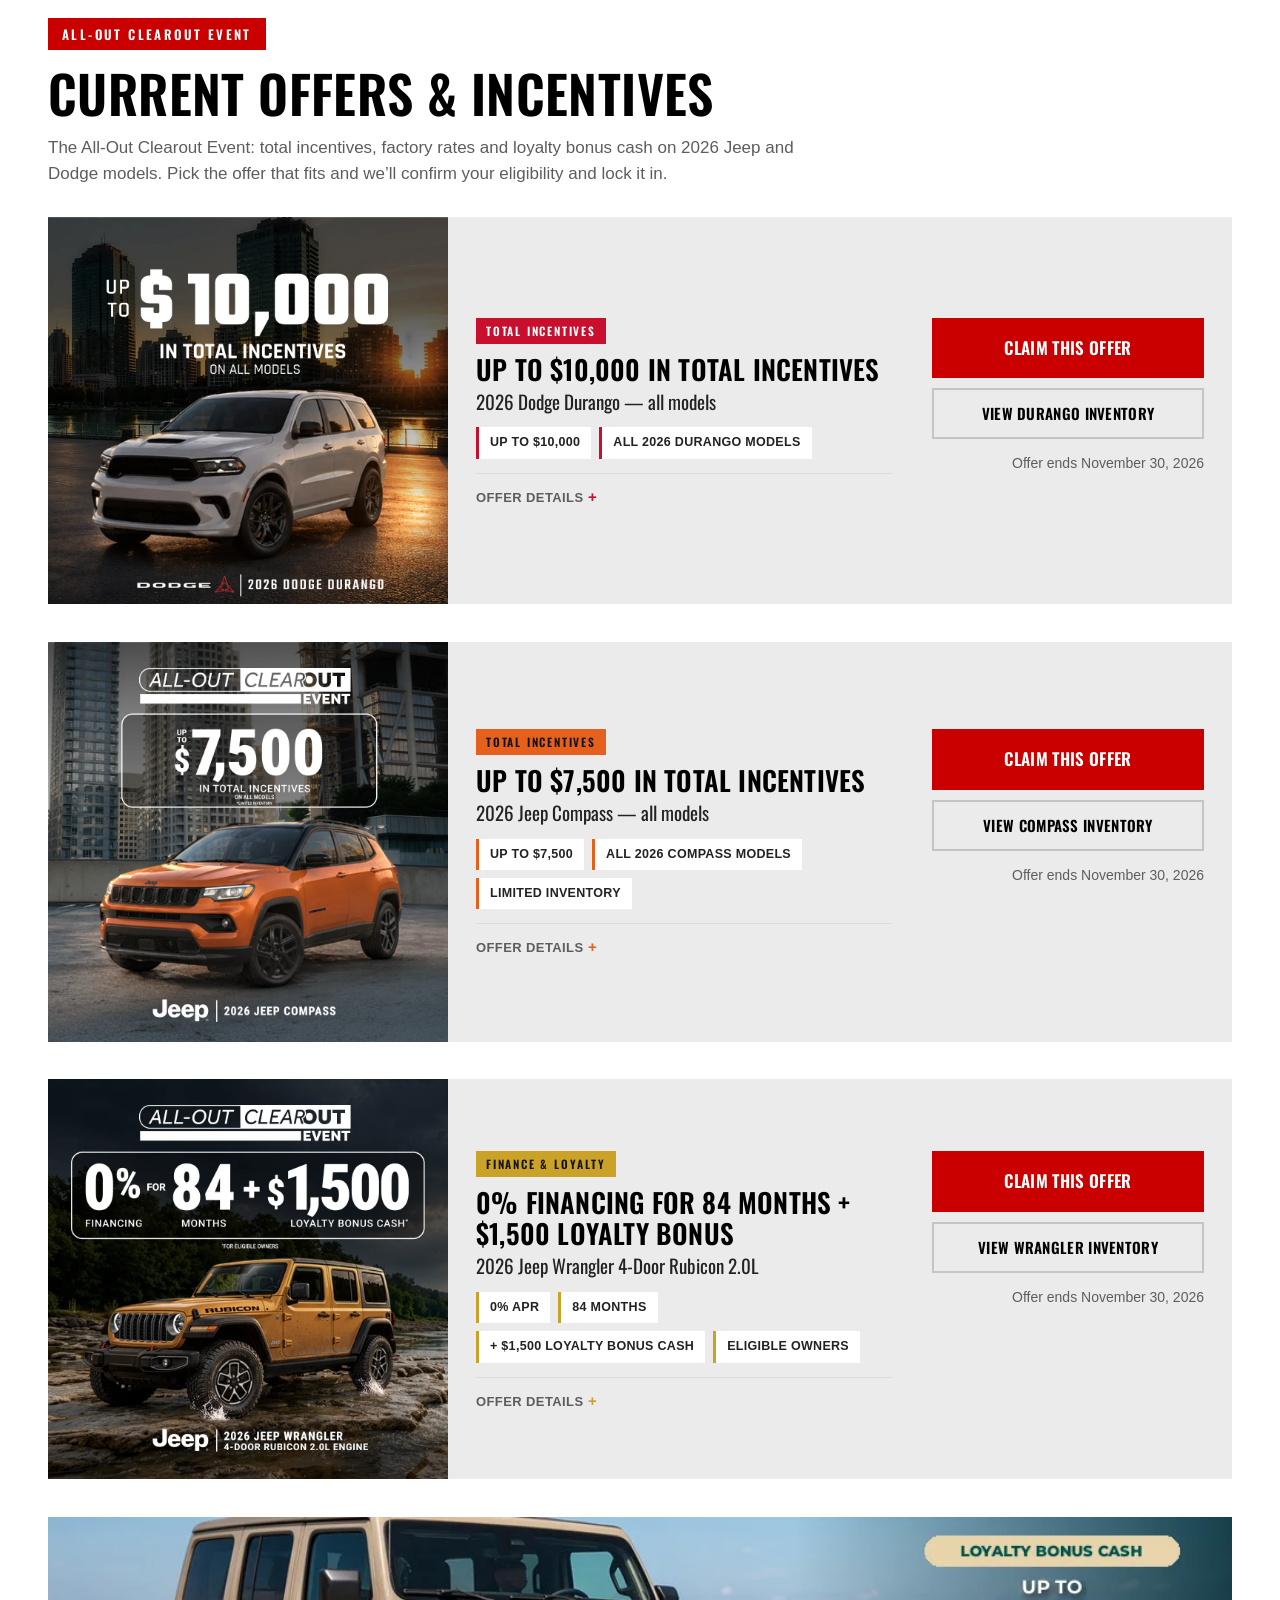
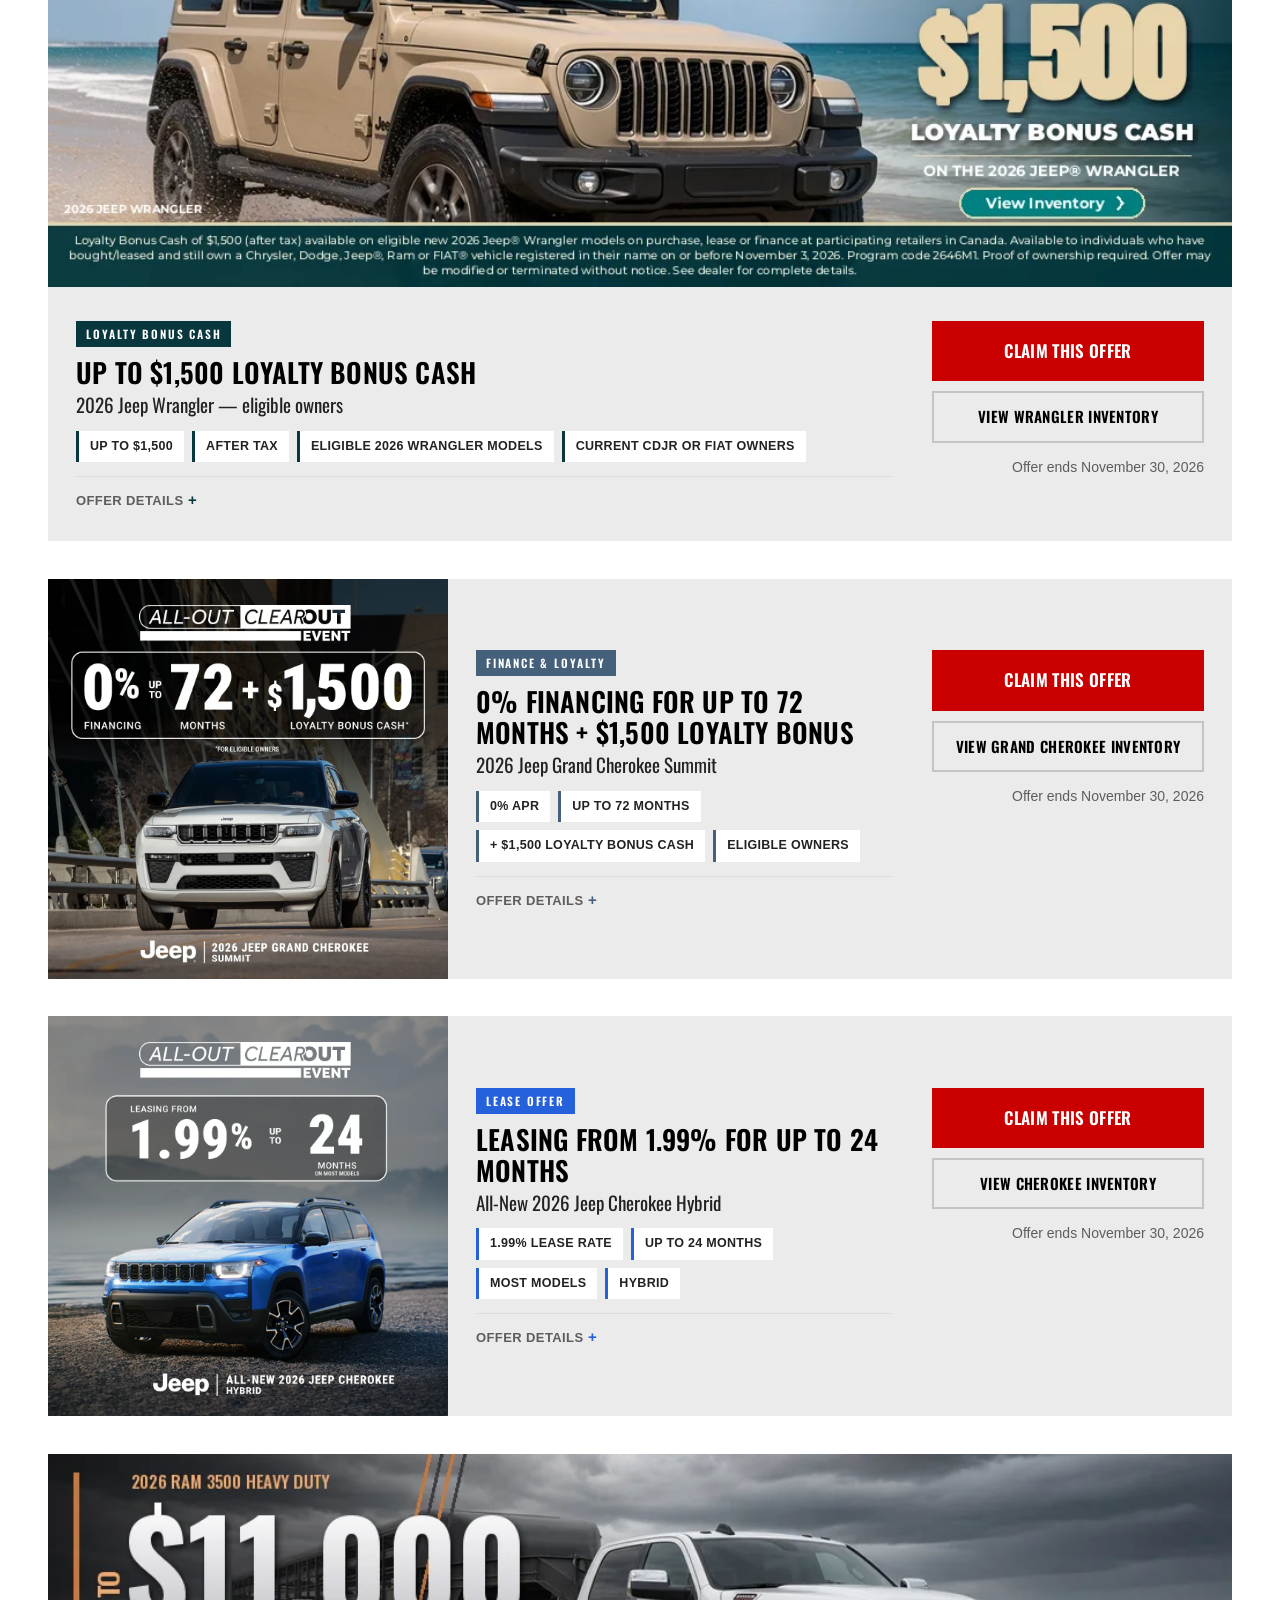
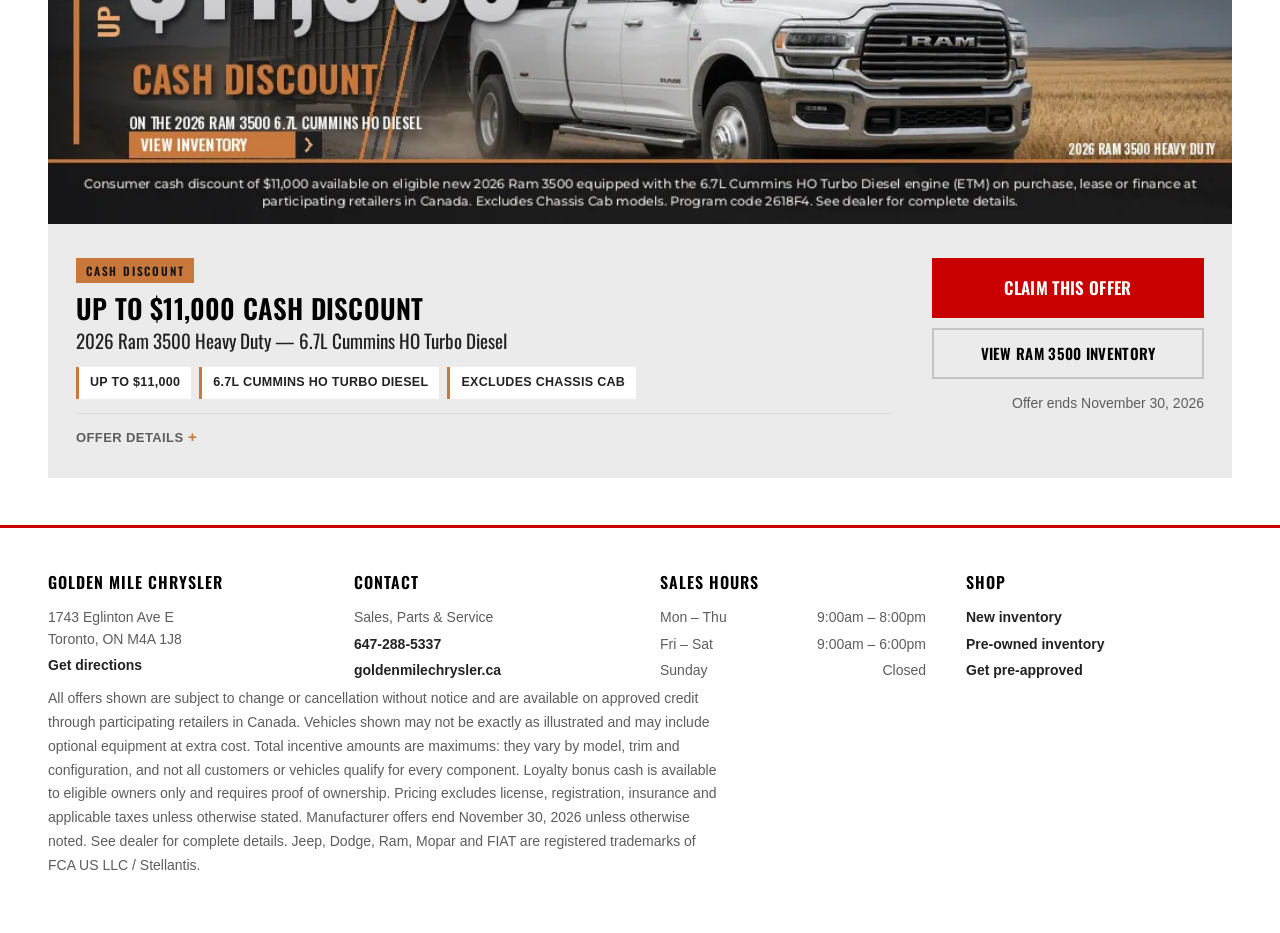
==== index.html @ aebb9b21 "Add the Wrangler loyalty and Ram 3500 Cummins offers Two more creatives, so seven cards: $1,500 loya" ====
<!doctype html>
<html lang="en">
<head>
<meta charset="utf-8">
<meta name="viewport" content="width=device-width, initial-scale=1">
<title>Current Offers &amp; Incentives | Golden Mile Chrysler Dodge Jeep Ram</title>
<meta name="description" content="Current offers at Golden Mile Chrysler Dodge Jeep Ram in Toronto. Up to $10,000 in total incentives on the 2026 Dodge Durango, up to $7,500 on the Jeep Compass, 0% financing plus $1,500 loyalty bonus cash on Wrangler and Grand Cherokee, and 1.99% leasing on the Cherokee Hybrid. Claim your offer online.">
<link rel="preconnect" href="https://fonts.googleapis.com">
<link rel="preconnect" href="https://fonts.gstatic.com" crossorigin>
<link href="https://fonts.googleapis.com/css2?family=Oswald:wght@400;500;600;700&display=swap" rel="stylesheet">
<style>
:root{
  --gm-red:#ca0000;
  --gm-red-dk:#9d0000;
  --gm-dark:#222;
  --gm-ink:#000;
  --gm-card:#ebebeb;
  --gm-line:#ddd;
  --gm-muted:#5d5d5d;
  --gm-head:Oswald,"Arial Narrow",Helvetica,Arial,sans-serif;
  --gm-body:Arial,Helvetica,sans-serif;
  --gm-gut:37.5px;
}
*,*::before,*::after{box-sizing:border-box}
html{scroll-behavior:smooth}
html,body{overscroll-behavior:none}
body{margin:0;font-family:var(--gm-body);color:var(--gm-ink);background:#fff;-webkit-font-smoothing:antialiased;line-height:1.55}
img{max-width:100%;height:auto;display:block}
a{color:inherit}
.gm-wrap{max-width:1440px;margin:0 auto;padding:0 48px}
@media (max-width:1100px){.gm-wrap{padding:0 40px}}
@media (max-width:640px){.gm-wrap{padding:0 20px}}

/* ---------- hero ---------- */
.gm-hero{background:#fff}
.gm-hero .gm-wrap{padding-top:18px;padding-bottom:30px}
.gm-hero-main{min-width:0}
.gm-kicker{display:inline-block;font-family:var(--gm-head);font-size:13px;font-weight:600;
  letter-spacing:2.4px;text-transform:uppercase;color:#fff;background:var(--gm-red);
  padding:6px 14px;margin:0 0 16px}
h1{font-family:var(--gm-head);font-weight:600;font-size:clamp(32px,4.6vw,52px);line-height:1.05;
  letter-spacing:.4px;text-transform:uppercase;margin:0 0 14px}
.gm-lede{max-width:780px;margin:0;font-size:17px;color:var(--gm-muted)}
.gm-countdown{margin:0;font-family:var(--gm-head);line-height:.95;color:var(--gm-dark)}
.gm-count-n{display:block;font-size:clamp(54px,5.4vw,82px);font-weight:600;
  letter-spacing:-.02em;color:var(--gm-red)}
.gm-count-l{display:block;margin-top:10px;font-size:19px;font-weight:500;
  line-height:1.3;text-wrap:balance;color:var(--gm-dark)}

/* ---------- offers ---------- */
.gm-offers{padding:0 0 10px}
.gm-offer{display:flex;flex-wrap:wrap;align-items:flex-start;--accent:var(--gm-red);
  background:var(--gm-card);margin-bottom:var(--gm-gut);scroll-margin-top:24px}
.gm-offer-img{flex:0 0 400px;line-height:0}
.gm-offer-img img{width:100%;height:auto}
.gm-offer-wide .gm-offer-img{flex:1 1 100%;max-width:none;margin:0}
.gm-offer-body{flex:1 1 480px;min-width:0;align-self:center;display:flex;flex-wrap:wrap;
  align-items:flex-start;gap:26px 40px;padding:34px 28px 30px}
.gm-offer-main{flex:1 1 280px;min-width:0}
.gm-eyebrow{display:inline-block;font-family:var(--gm-head);font-size:11.5px;font-weight:600;
  letter-spacing:1.8px;text-transform:uppercase;color:var(--accent-ink,#fff);background:var(--accent);
  padding:4px 10px;margin:0 0 10px}
.gm-offer h2{font-family:var(--gm-head);font-weight:600;font-size:27px;line-height:1.15;
  letter-spacing:.2px;text-transform:uppercase;margin:0 0 4px;color:#000}
.gm-offer-sub{font-family:var(--gm-head);font-size:19px;font-weight:400;line-height:1.3;
  color:var(--gm-dark);margin:0 0 14px}
.gm-facts{display:flex;flex-wrap:wrap;gap:8px;list-style:none;margin:0 0 14px;padding:0}
.gm-facts li{font-size:12.5px;font-weight:bold;letter-spacing:.3px;text-transform:uppercase;
  background:#fff;border-left:3px solid var(--accent);padding:6px 11px;color:var(--gm-dark)}
.gm-offer details{border-top:1px solid #dcdcdc;margin-top:4px}
.gm-offer summary{cursor:pointer;list-style:none;padding:11px 0 0;font-size:13px;font-weight:bold;
  letter-spacing:.4px;text-transform:uppercase;color:var(--gm-muted)}
.gm-offer summary::-webkit-details-marker{display:none}
.gm-offer summary::after{content:" +";color:var(--accent);font-size:15px}
.gm-offer details[open] summary::after{content:" \2212"}
.gm-offer summary:hover,.gm-offer summary:focus-visible{color:var(--gm-red)}
.gm-fine{font-size:11.5px;line-height:1.6;color:#6b6b6b;margin:9px 0 12px}
.gm-offer-cta{flex:0 0 272px;display:flex;flex-direction:column;gap:10px}
@media (max-width:1040px){
  .gm-offer-img{flex:1 1 100%;max-width:460px;margin:0 auto}
  .gm-offer-cta{flex:1 1 100%}
}
.gm-btn{display:inline-flex;align-items:center;justify-content:center;gap:9px;width:100%;
  font-family:var(--gm-head);font-size:17px;font-weight:600;letter-spacing:.02em;text-transform:uppercase;
  text-align:center;text-decoration:none;cursor:pointer;border:2px solid var(--gm-red);
  background:var(--gm-red);color:#fff;padding:15px 18px;
  transition:background .15s ease,border-color .15s ease,color .15s ease,transform .12s ease}
.gm-btn:hover{background:var(--gm-red-dk);border-color:var(--gm-red-dk)}
.gm-btn:active{transform:translateY(1px)}
.gm-btn-ghost{background:transparent;color:#000;border-color:#c4c4c4;font-size:15px;padding:12px 18px}
.gm-btn-ghost:hover{background:transparent;border-color:#000;color:#000}
.gm-expiry{font-size:14px;text-align:right;color:var(--gm-muted);margin:4px 0 0}

/* ---------- motion ----------
   The .gm-motion flag is set by script, so if the script never runs
   nothing is hidden. Stagger delays are set per element by that script. */
.gm-motion .gm-rise{opacity:0;transform:translateY(22px)}
.gm-motion .gm-rise.is-in{opacity:1;transform:none;
  transition:opacity .6s cubic-bezier(.22,.61,.36,1),transform .6s cubic-bezier(.22,.61,.36,1)}
@media print{
  .gm-motion .gm-rise{opacity:1 !important;transform:none !important}
}
@media (prefers-reduced-motion:reduce){
  .gm-motion .gm-rise,.gm-motion .gm-rise.is-in{opacity:1;transform:none;transition:none}
  .gm-btn:active{transform:none}
}
/* ---------- footer ---------- */
.gm-foot{background:#fff;border-top:3px solid var(--gm-red);padding:42px 0 50px}
.gm-foot-grid{display:grid;grid-template-columns:repeat(auto-fit,minmax(230px,1fr));gap:30px 40px}
.gm-foot h4{font-family:var(--gm-head);font-size:16px;font-weight:600;letter-spacing:1px;
  text-transform:uppercase;margin:0 0 12px}
.gm-foot p,.gm-foot li{font-size:14px;color:var(--gm-muted);margin:0 0 5px}
.gm-foot ul{list-style:none;margin:0;padding:0}
.gm-foot li{display:flex;justify-content:space-between;gap:18px;max-width:280px}
.gm-foot a{color:var(--gm-dark);text-decoration:none;font-weight:bold}
.gm-foot a:hover{color:var(--gm-red);text-decoration:underline}
.gm-legal{margin:56px 0 0;font-size:15px;line-height:1.7;color:#4a4a4a;max-width:86ch}
</style>
</head>
<body>

<header class="gm-hero">
  <div class="gm-wrap">
    <div class="gm-hero-main">
      <p class="gm-kicker">All-Out Clearout Event</p>
      <h1>Current Offers &amp; Incentives</h1>
      <p class="gm-lede">The All-Out Clearout Event: total incentives, factory rates and loyalty bonus cash on 2026 Jeep and Dodge models. Pick the offer that fits and we&rsquo;ll confirm your eligibility and lock it in.</p>
    </div>
  </div>
</header>

<main>
<section class="gm-offers">
  <div class="gm-wrap">
    <article class="gm-offer" id="offer-durango" style="--accent:#c8102e;--accent-ink:#ffffff">
      <div class="gm-offer-img">
        <img src="assets/offer-durango.webp" width="1080" height="1045" alt="Up to $10,000 in total incentives on all 2026 Dodge Durango models at Golden Mile Chrysler Dodge Jeep Ram.">
      </div>
      <div class="gm-offer-body">
        <div class="gm-offer-main">
          <p class="gm-eyebrow">Total Incentives</p>
          <h2>Up to $10,000 in Total Incentives</h2>
          <p class="gm-offer-sub">2026 Dodge Durango &mdash; all models</p>
          <ul class="gm-facts">
            <li>Up to $10,000</li>
            <li>All 2026 Durango models</li>
          </ul>
          <details>
            <summary>Offer details</summary>
            <p class="gm-fine">Up to $10,000 in total incentives on new and previously unregistered 2026 Dodge Durango models at participating retailers in Canada, on approved credit. The amount shown is the maximum available and combines current Manufacturer Discounts, bonus cash and any applicable program incentives (and any applicable dealer contributions), which allow the dealer to sell for less. The total varies by model, trim and configuration, and not every customer or vehicle qualifies for every component. License, registration, insurance and applicable taxes are extra and will be due at signing. Offer may be modified or terminated without notice. A deposit may be required. Dealer trade may be necessary (where applicable, but may not be available in all cases). Dealers may sell for less. See dealer for complete details.</p>
          </details>
        </div>
        <div class="gm-offer-cta">
          <a class="gm-btn" href="claim.html?offer=durango">Claim This Offer</a>
          <a class="gm-btn gm-btn-ghost" href="https://www.goldenmilechrysler.ca/new/Dodge/Durango" target="_blank" rel="noopener">View Durango Inventory</a>
          <p class="gm-expiry">Offer ends November 30, 2026</p>
        </div>
      </div>
    </article>

    <article class="gm-offer" id="offer-compass" style="--accent:#e4601c;--accent-ink:#141414">
      <div class="gm-offer-img">
        <img src="assets/offer-compass.webp" width="1080" height="1080" loading="lazy" alt="All-Out Clearout Event: up to $7,500 in total incentives on all 2026 Jeep Compass models. Limited inventory.">
      </div>
      <div class="gm-offer-body">
        <div class="gm-offer-main">
          <p class="gm-eyebrow">Total Incentives</p>
          <h2>Up to $7,500 in Total Incentives</h2>
          <p class="gm-offer-sub">2026 Jeep Compass &mdash; all models</p>
          <ul class="gm-facts">
            <li>Up to $7,500</li>
            <li>All 2026 Compass models</li>
            <li>Limited inventory</li>
          </ul>
          <details>
            <summary>Offer details</summary>
            <p class="gm-fine">Up to $7,500 in total incentives on new and previously unregistered 2026 Jeep Compass models at participating retailers in Canada, on approved credit. The amount shown is the maximum available and combines current Manufacturer Discounts, bonus cash and any applicable program incentives (and any applicable dealer contributions), which allow the dealer to sell for less. The total varies by model, trim and configuration, and not every customer or vehicle qualifies for every component. License, registration, insurance and applicable taxes are extra and will be due at signing. Offer may be modified or terminated without notice. A deposit may be required. Dealer trade may be necessary (where applicable, but may not be available in all cases). Dealers may sell for less. See dealer for complete details. Limited inventory &mdash; offer applies while quantities last.</p>
          </details>
        </div>
        <div class="gm-offer-cta">
          <a class="gm-btn" href="claim.html?offer=compass">Claim This Offer</a>
          <a class="gm-btn gm-btn-ghost" href="https://www.goldenmilechrysler.ca/new/Jeep/Compass" target="_blank" rel="noopener">View Compass Inventory</a>
          <p class="gm-expiry">Offer ends November 30, 2026</p>
        </div>
      </div>
    </article>

    <article class="gm-offer" id="offer-wrangler" style="--accent:#c9a227;--accent-ink:#141414">
      <div class="gm-offer-img">
        <img src="assets/offer-wrangler-rubicon.webp" width="1080" height="1080" loading="lazy" alt="All-Out Clearout Event: 0% financing for 84 months plus $1,500 loyalty bonus cash on the 2026 Jeep Wrangler 4-Door Rubicon 2.0L.">
      </div>
      <div class="gm-offer-body">
        <div class="gm-offer-main">
          <p class="gm-eyebrow">Finance &amp; Loyalty</p>
          <h2>0% Financing for 84 Months + $1,500 Loyalty Bonus</h2>
          <p class="gm-offer-sub">2026 Jeep Wrangler 4-Door Rubicon 2.0L</p>
          <ul class="gm-facts">
            <li>0% APR</li>
            <li>84 months</li>
            <li>+ $1,500 loyalty bonus cash</li>
            <li>Eligible owners</li>
          </ul>
          <details>
            <summary>Offer details</summary>
            <p class="gm-fine">Financing from 0% for up to 84 months on new and previously unregistered 2026 Jeep Wrangler 4-Door Rubicon models, at participating retailers in Canada until November 30, 2026, on approved credit. The price represents the Manufacturer’s Suggested Retail Price ("MSRP"), freight, federal A/C surcharge, applicable green levies, Luxury Tax surcharges (if applicable), Lien registration fee (up to $219, including registering agent fee, where applicable) and all other fees, levies, and duties (all of which may vary by region and retailer), minus current Manufacturer Discounts (and any applicable dealer contributions), which allow the dealer to sell for less. License, registration, insurance, specific duty on new tires (up to $15, in Quebec only), and applicable taxes are extra and will be due at signing. Offer may be modified or terminated without notice. A deposit may be required. Dealer trade may be necessary (where applicable, but may not be available in all cases). Dealers may sell for less. See dealer for complete details. All other Trims/Models are excluded. Ends November 30, 2026.</p>
            <p class="gm-fine">$1,500 Loyalty Bonus Cash is available to eligible owners only: you must have a Chrysler, Dodge, Jeep, Ram or FIAT&reg; vehicle registered in your name. The loyalty bonus can be combined with the finance rate shown. Proof of ownership is required at time of purchase. Offer cannot be combined with certain other pricing programs. See dealer for complete details.</p>
          </details>
        </div>
        <div class="gm-offer-cta">
          <a class="gm-btn" href="claim.html?offer=wrangler">Claim This Offer</a>
          <a class="gm-btn gm-btn-ghost" href="https://www.goldenmilechrysler.ca/new/Jeep/Wrangler" target="_blank" rel="noopener">View Wrangler Inventory</a>
          <p class="gm-expiry">Offer ends November 30, 2026</p>
        </div>
      </div>
    </article>

    <article class="gm-offer gm-offer-wide" id="offer-wrangler-loyalty" style="--accent:#08383e;--accent-ink:#ffffff">
      <div class="gm-offer-img">
        <img src="assets/offer-wrangler-loyalty.webp" width="1024" height="320" loading="lazy" alt="Up to $1,500 loyalty bonus cash on the 2026 Jeep Wrangler at Golden Mile Chrysler Dodge Jeep Ram.">
      </div>
      <div class="gm-offer-body">
        <div class="gm-offer-main">
          <p class="gm-eyebrow">Loyalty Bonus Cash</p>
          <h2>Up to $1,500 Loyalty Bonus Cash</h2>
          <p class="gm-offer-sub">2026 Jeep Wrangler &mdash; eligible owners</p>
          <ul class="gm-facts">
            <li>Up to $1,500</li>
            <li>After tax</li>
            <li>Eligible 2026 Wrangler models</li>
            <li>Current CDJR or FIAT owners</li>
          </ul>
          <details>
            <summary>Offer details</summary>
            <p class="gm-fine">Loyalty Bonus Cash of $1,500 (after tax) available on eligible new 2026 Jeep&reg; Wrangler models on purchase, lease or finance at participating retailers in Canada. Available to individuals who have bought/leased and still own a Chrysler, Dodge, Jeep&reg;, Ram or FIAT&reg; vehicle registered in their name on or before November 3, 2026. Program code 2646M1. Proof of ownership required. Offer may be modified or terminated without notice. See dealer for complete details.</p>
          </details>
        </div>
        <div class="gm-offer-cta">
          <a class="gm-btn" href="claim.html?offer=wrangler-loyalty">Claim This Offer</a>
          <a class="gm-btn gm-btn-ghost" href="https://www.goldenmilechrysler.ca/new/Jeep/Wrangler" target="_blank" rel="noopener">View Wrangler Inventory</a>
          <p class="gm-expiry">Offer ends November 30, 2026</p>
        </div>
      </div>
    </article>

    <article class="gm-offer" id="offer-grand-cherokee" style="--accent:#44607a;--accent-ink:#ffffff">
      <div class="gm-offer-img">
        <img src="assets/offer-grand-cherokee.webp" width="1080" height="1080" loading="lazy" alt="All-Out Clearout Event: 0% financing for up to 72 months plus $1,500 loyalty bonus cash on the 2026 Jeep Grand Cherokee Summit.">
      </div>
      <div class="gm-offer-body">
        <div class="gm-offer-main">
          <p class="gm-eyebrow">Finance &amp; Loyalty</p>
          <h2>0% Financing for up to 72 Months + $1,500 Loyalty Bonus</h2>
          <p class="gm-offer-sub">2026 Jeep Grand Cherokee Summit</p>
          <ul class="gm-facts">
            <li>0% APR</li>
            <li>Up to 72 months</li>
            <li>+ $1,500 loyalty bonus cash</li>
            <li>Eligible owners</li>
          </ul>
          <details>
            <summary>Offer details</summary>
            <p class="gm-fine">Financing from 0% for up to 72 months on new and previously unregistered 2026 Jeep Grand Cherokee models, at participating retailers in Canada until November 30, 2026, on approved credit. The price represents the Manufacturer’s Suggested Retail Price ("MSRP"), freight, federal A/C surcharge, applicable green levies, Luxury Tax surcharges (if applicable), Lien registration fee (up to $219, including registering agent fee, where applicable) and all other fees, levies, and duties (all of which may vary by region and retailer), minus current Manufacturer Discounts (and any applicable dealer contributions), which allow the dealer to sell for less. License, registration, insurance, specific duty on new tires (up to $15, in Quebec only), and applicable taxes are extra and will be due at signing. Offer may be modified or terminated without notice. A deposit may be required. Dealer trade may be necessary (where applicable, but may not be available in all cases). Dealers may sell for less. See dealer for complete details. Ends November 30, 2026.</p>
            <p class="gm-fine">$1,500 Loyalty Bonus Cash is available to eligible owners only: you must have a Chrysler, Dodge, Jeep, Ram or FIAT&reg; vehicle registered in your name. The loyalty bonus can be combined with the finance rate shown. Proof of ownership is required at time of purchase. Offer cannot be combined with certain other pricing programs. See dealer for complete details.</p>
          </details>
        </div>
        <div class="gm-offer-cta">
          <a class="gm-btn" href="claim.html?offer=grand-cherokee">Claim This Offer</a>
          <a class="gm-btn gm-btn-ghost" href="https://www.goldenmilechrysler.ca/new/Jeep/Grand-Cherokee" target="_blank" rel="noopener">View Grand Cherokee Inventory</a>
          <p class="gm-expiry">Offer ends November 30, 2026</p>
        </div>
      </div>
    </article>

    <article class="gm-offer" id="offer-cherokee" style="--accent:#2461db;--accent-ink:#ffffff">
      <div class="gm-offer-img">
        <img src="assets/offer-cherokee-hybrid.webp" width="1080" height="1080" loading="lazy" alt="All-Out Clearout Event: lease most all-new 2026 Jeep Cherokee Hybrid models from 1.99% for up to 24 months.">
      </div>
      <div class="gm-offer-body">
        <div class="gm-offer-main">
          <p class="gm-eyebrow">Lease Offer</p>
          <h2>Leasing from 1.99% for up to 24 Months</h2>
          <p class="gm-offer-sub">All-New 2026 Jeep Cherokee Hybrid</p>
          <ul class="gm-facts">
            <li>1.99% lease rate</li>
            <li>Up to 24 months</li>
            <li>Most models</li>
            <li>Hybrid</li>
          </ul>
          <details>
            <summary>Offer details</summary>
            <p class="gm-fine">Limited time lease offer provided through SCI Lease Corp on most new and previously unregistered 2026 Jeep Cherokee models (except (KMJL74) (8.99%)), at participating retailers in Canada until November 30, 2026, on approved credit. Example: 2026 Jeep Cherokee Overland with a RETAIL VALUE OF $57,020, leased at 1.99% for up to 24 months with $0 down payment, equals 24 monthly payments of $1,063. $0 down payment, $1,063 security deposit and first monthly payment due at lease inception. Total obligation is $25,528. Kilometre allowance 16,000/year. Cost of $0.16 per excess kilometre plus applicable taxes at lease termination. The Lease price represents the Manufacturer’s Suggested Retail Price ("MSRP"), freight, federal A/C surcharge, applicable green levies, Luxury Tax surcharges (if applicable), Lien registration fee (up to $130, including registering agent fee, where applicable), and all other fees, levies, and duties (all of which may vary by region and retailer), minus current Manufacturer Discounts (and any applicable dealer contributions), which allow the dealer to sell for less. License, registration, insurance, specific duty on new tires (up to $15, in Quebec only), and applicable taxes are extra and will be due at signing. Offer may be modified or terminated without notice. A deposit may be required. Dealer trade may be necessary (where applicable), but may not be available in all cases. Dealers may sell or lease for less. See your retailer for complete details. Ends November 30, 2026.</p>
          </details>
        </div>
        <div class="gm-offer-cta">
          <a class="gm-btn" href="claim.html?offer=cherokee">Claim This Offer</a>
          <a class="gm-btn gm-btn-ghost" href="https://www.goldenmilechrysler.ca/new/Jeep/Cherokee" target="_blank" rel="noopener">View Cherokee Inventory</a>
          <p class="gm-expiry">Offer ends November 30, 2026</p>
        </div>
      </div>
    </article>

    <article class="gm-offer gm-offer-wide" id="offer-ram-3500" style="--accent:#c9783c;--accent-ink:#141414">
      <div class="gm-offer-img">
        <img src="assets/offer-ram-3500.webp" width="1024" height="320" loading="lazy" alt="Up to $11,000 cash discount on the 2026 Ram 3500 Heavy Duty with the 6.7L Cummins HO Turbo Diesel at Golden Mile Chrysler Dodge Jeep Ram.">
      </div>
      <div class="gm-offer-body">
        <div class="gm-offer-main">
          <p class="gm-eyebrow">Cash Discount</p>
          <h2>Up to $11,000 Cash Discount</h2>
          <p class="gm-offer-sub">2026 Ram 3500 Heavy Duty &mdash; 6.7L Cummins HO Turbo Diesel</p>
          <ul class="gm-facts">
            <li>Up to $11,000</li>
            <li>6.7L Cummins HO Turbo Diesel</li>
            <li>Excludes Chassis Cab</li>
          </ul>
          <details>
            <summary>Offer details</summary>
            <p class="gm-fine">Consumer cash discount of $11,000 available on eligible new 2026 Ram 3500 equipped with the 6.7L Cummins HO Turbo Diesel engine (ETM) on purchase, lease or finance at participating retailers in Canada. Excludes Chassis Cab models. Program code 2618F4. See dealer for complete details.</p>
          </details>
        </div>
        <div class="gm-offer-cta">
          <a class="gm-btn" href="claim.html?offer=ram-3500">Claim This Offer</a>
          <a class="gm-btn gm-btn-ghost" href="https://www.goldenmilechrysler.ca/new/Ram/3500" target="_blank" rel="noopener">View Ram 3500 Inventory</a>
          <p class="gm-expiry">Offer ends November 30, 2026</p>
        </div>
      </div>
    </article>

  </div>
</section>

</main>

<footer class="gm-foot">
  <div class="gm-wrap">
    <div class="gm-foot-grid">
      <div>
        <h4>Golden Mile Chrysler</h4>
        <p>1743 Eglinton Ave E<br>Toronto, ON M4A 1J8</p>
        <p><a href="https://maps.google.com/?q=1743+Eglinton+Ave+E,+Toronto,+ON+M4A+1J8" target="_blank" rel="noopener">Get directions</a></p>
      </div>
      <div>
        <h4>Contact</h4>
        <p>Sales, Parts &amp; Service</p>
        <p><a href="tel:+16472885337">647-288-5337</a></p>
        <p><a href="https://www.goldenmilechrysler.ca" target="_blank" rel="noopener">goldenmilechrysler.ca</a></p>
      </div>
      <div>
        <h4>Sales Hours</h4>
        <ul>
          <li><span>Mon &ndash; Thu</span><span>9:00am &ndash; 8:00pm</span></li>
          <li><span>Fri &ndash; Sat</span><span>9:00am &ndash; 6:00pm</span></li>
          <li><span>Sunday</span><span>Closed</span></li>
        </ul>
      </div>
      <div>
        <h4>Shop</h4>
        <p><a href="https://www.goldenmilechrysler.ca/new" target="_blank" rel="noopener">New inventory</a></p>
        <p><a href="https://www.goldenmilechrysler.ca/used" target="_blank" rel="noopener">Pre-owned inventory</a></p>
        <p><a href="https://www.goldenmilechrysler.ca/finance" target="_blank" rel="noopener">Get pre-approved</a></p>
      </div>
    </div>
    <p class="gm-legal">All offers shown are subject to change or cancellation without notice and are available on approved credit through participating retailers in Canada. Vehicles shown may not be exactly as illustrated and may include optional equipment at extra cost. Total incentive amounts are maximums: they vary by model, trim and configuration, and not all customers or vehicles qualify for every component. Loyalty bonus cash is available to eligible owners only and requires proof of ownership. Pricing excludes license, registration, insurance and applicable taxes unless otherwise stated. Manufacturer offers end November 30, 2026 unless otherwise noted. See dealer for complete details. Jeep, Dodge, Ram, Mopar and FIAT are registered trademarks of FCA US LLC / Stellantis.</p>
  </div>
</footer>

<script>
(function () {
  'use strict';

  /* Days left in the clearout, under the intro. The form that used to live
     on this page is now claim.html, which the offer buttons link to. */
  var countdown = document.getElementById('gm-countdown');
  if (!countdown) { return; }

  var endsAt = new Date('2026-11-30T23:59:59-05:00');
  var daysLeft = Math.ceil((endsAt - new Date()) / 86400000);
  if (daysLeft > 0) {
    countdown.innerHTML = '<span class="gm-count-n">' + daysLeft + '</span>' +
      '<span class="gm-count-l">' + (daysLeft === 1 ? 'day' : 'days') +
      ' left in the All-Out Clearout</span>';
  }

  /* ---------- motion ----------
     Nothing is hidden until the flag is set, so a failed script leaves a
     complete page. Parts of each section rise in on their own short delay;
     the observer disconnects once everything has appeared. */
  var motionRoot = document.documentElement;
  if (motionRoot && 'IntersectionObserver' in window &&
      motionRoot.querySelector('.gm-offer')) {
    motionRoot.classList.add('gm-motion');

    var groups = [];
    var intro = motionRoot.querySelector('.gm-intro, .gm-hero');
    if (intro) {
      groups.push(intro.querySelectorAll('h1, .gm-lede, .gm-countdown'));
    }
    Array.prototype.forEach.call(motionRoot.querySelectorAll('.gm-offer'), function (card) {
      groups.push([
        card.querySelector('.gm-offer-img'),
        card.querySelector('.gm-offer-main'),
        card.querySelector('.gm-offer-cta')
      ]);
    });

    var watched = [];
    groups.forEach(function (group) {
      var step = 0;
      Array.prototype.forEach.call(group, function (el) {
        if (!el) { return; }
        el.classList.add('gm-rise');
        el.style.transitionDelay = (step * 0.09).toFixed(2) + 's';
        watched.push(el);
        step++;
      });
    });

    var seen = 0;
    var io = new IntersectionObserver(function (entries) {
      entries.forEach(function (entry) {
        if (!entry.isIntersecting) { return; }
        entry.target.classList.add('is-in');
        io.unobserve(entry.target);
        if (++seen >= watched.length) { io.disconnect(); }
      });
    }, { rootMargin: '0px', threshold: 0.01 });

    watched.forEach(function (el) { io.observe(el); });

    /* Safety net: reveal whatever is on screen now and on every scroll,
       so nothing is left invisible if the observer never fires for it
       (a short page can leave its last elements untriggered). */
    function sweep() {
      var pending = 0;
      watched.forEach(function (el) {
        if (el.classList.contains('is-in')) { return; }
        if (el.getBoundingClientRect().top < window.innerHeight) { el.classList.add('is-in'); }
        else { pending++; }
      });
      if (!pending) { window.removeEventListener('scroll', sweep); }
    }
    requestAnimationFrame(sweep);
    window.addEventListener('scroll', sweep, { passive: true });
  }
}());
</script>
</body>
</html>
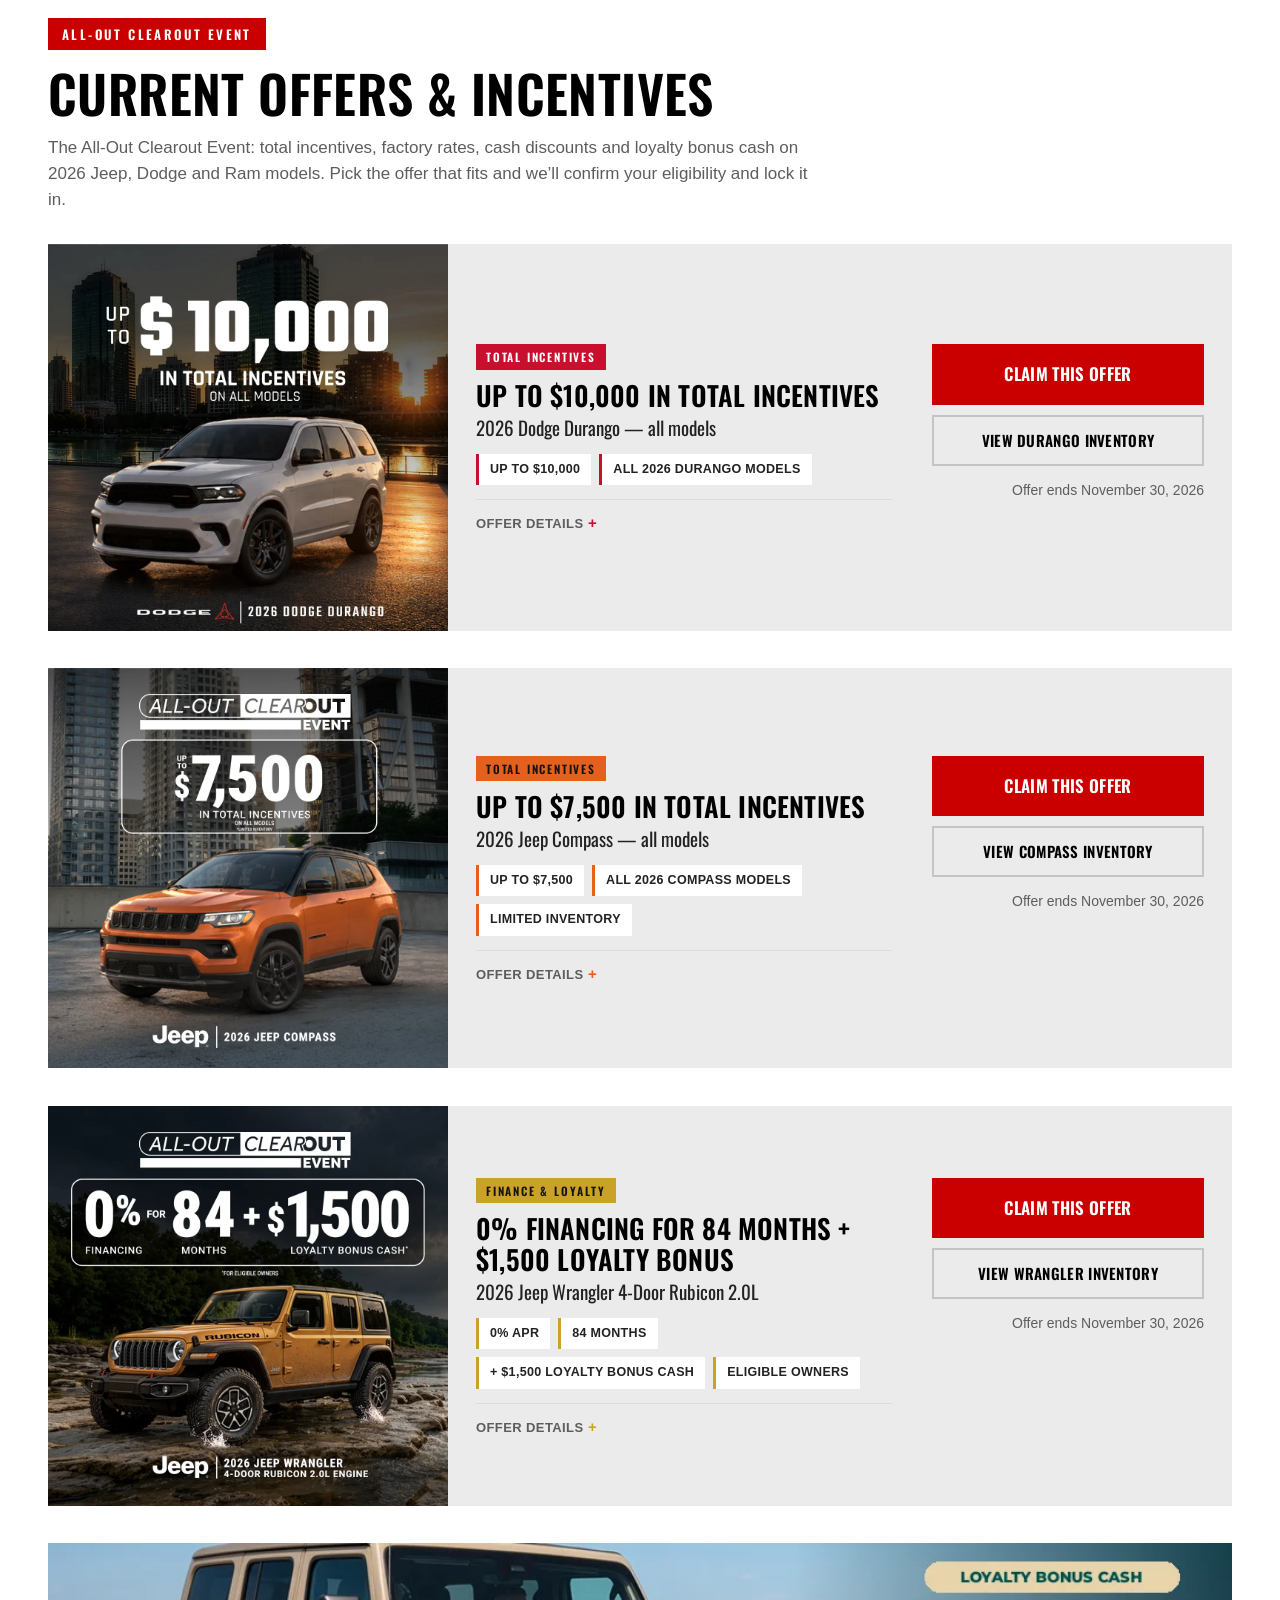
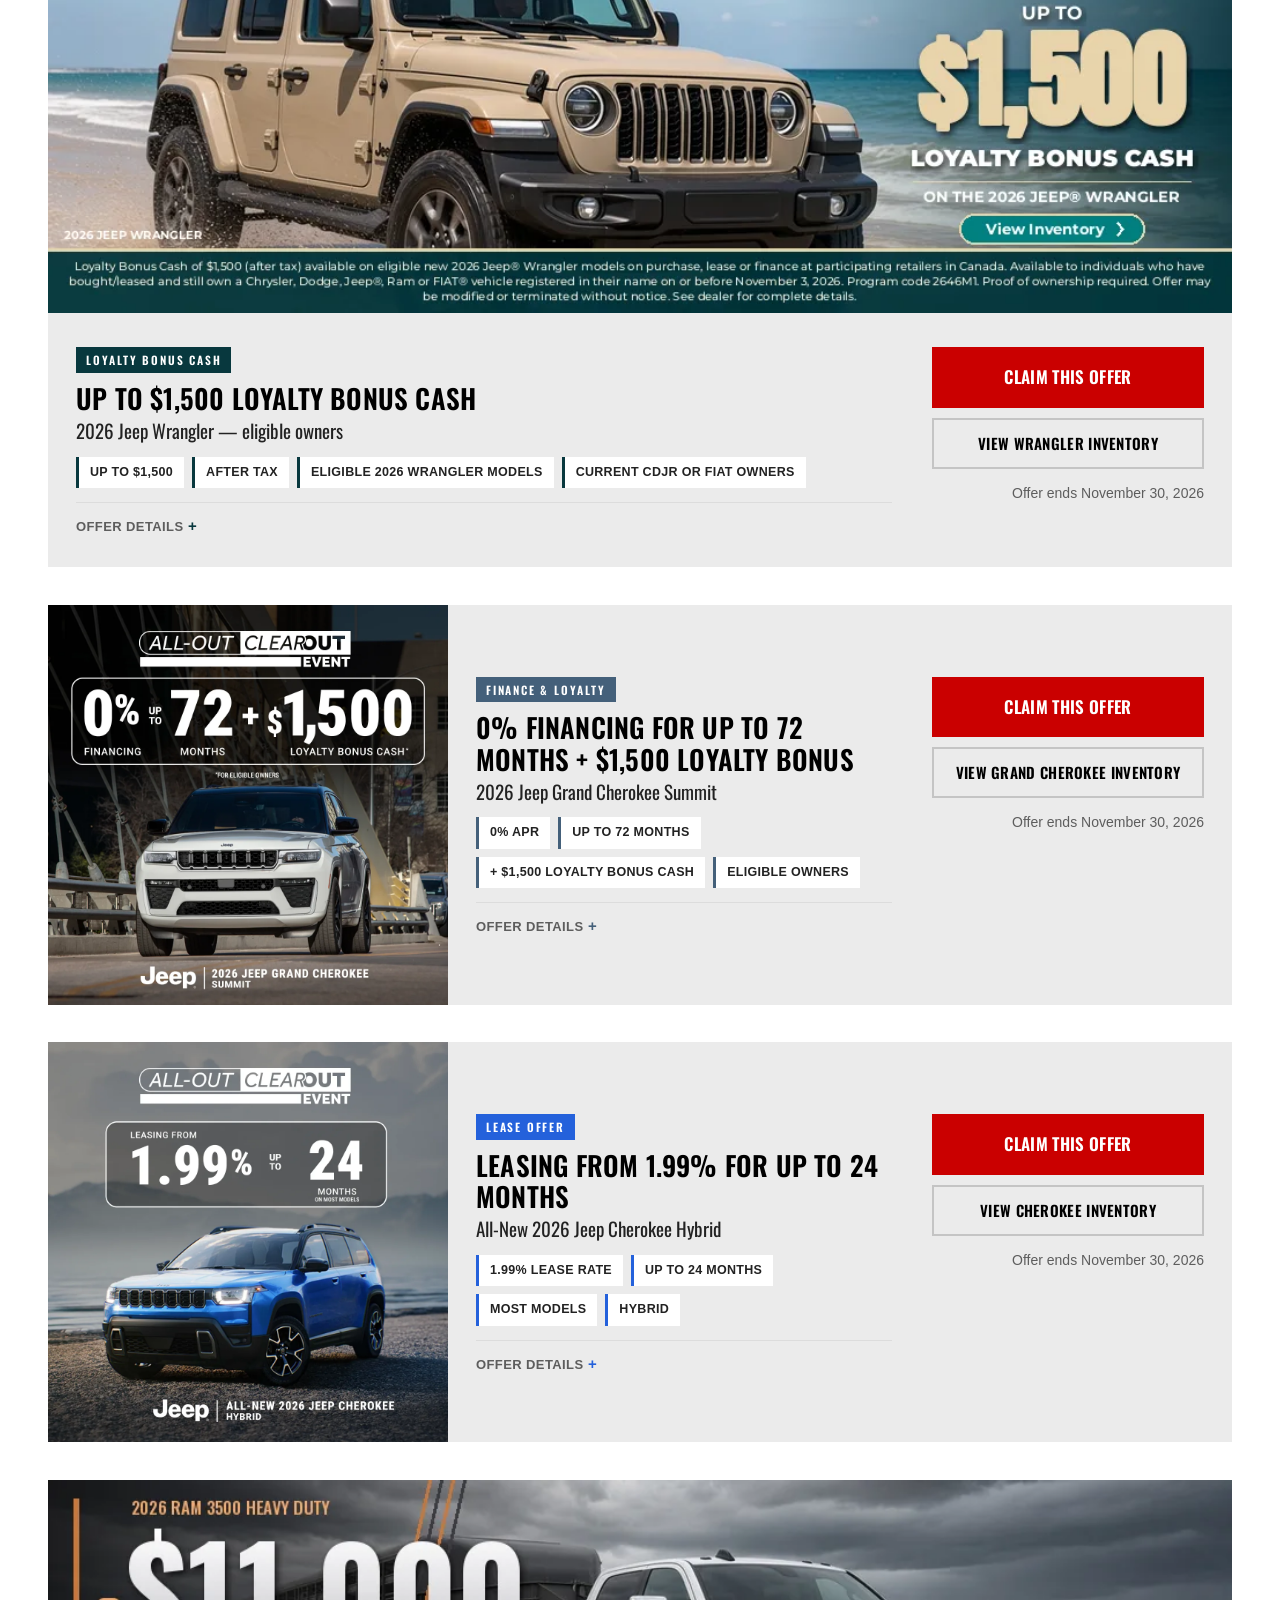
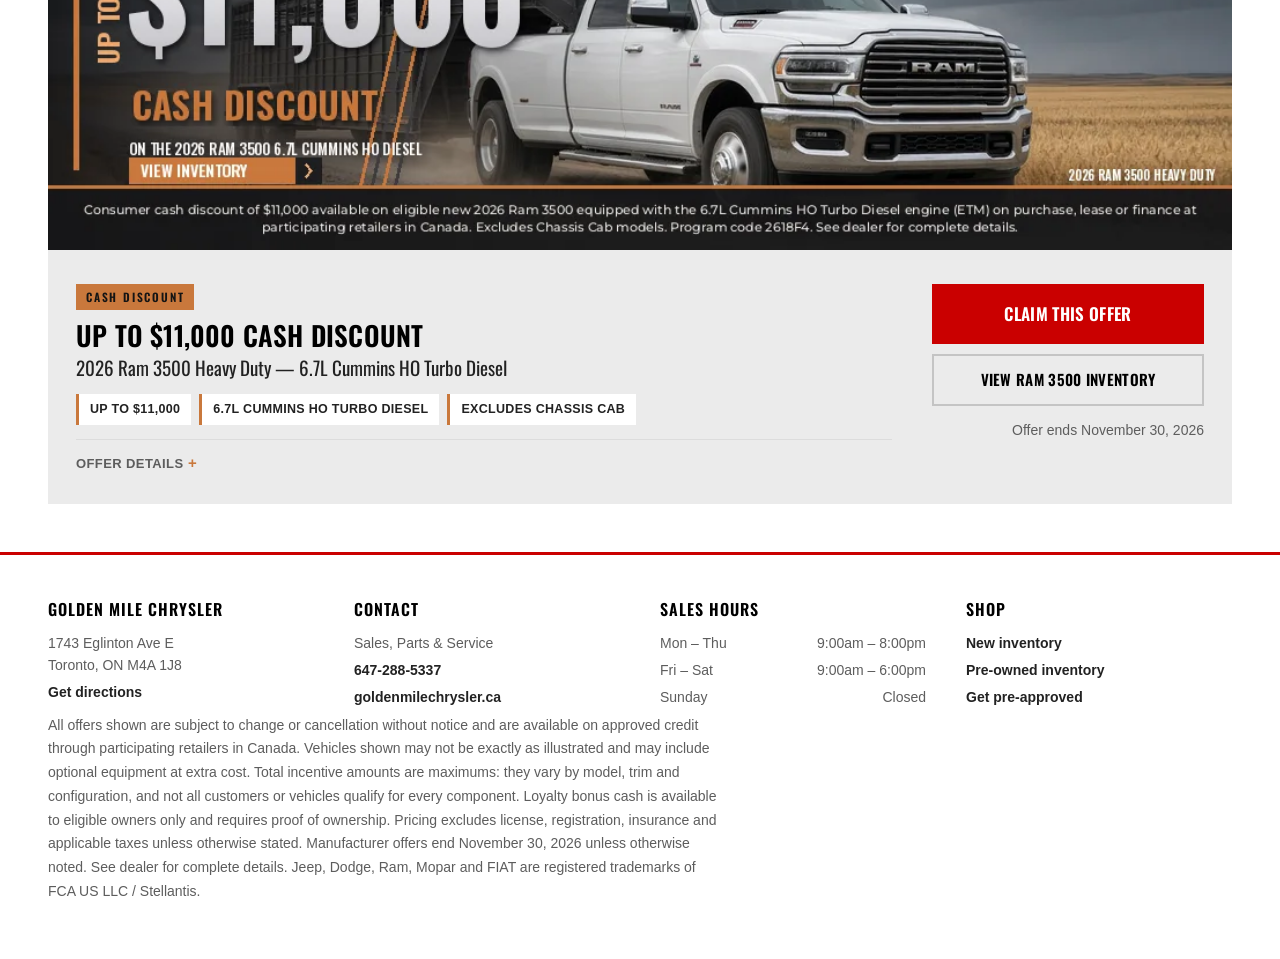
==== commit d2dfb5fb: "Name Ram in the hero lede The lede promised "total incentives, factory rates and loyalty bonus cash " ====
--- a/index.html
+++ b/index.html
@@ -124,7 +124,7 @@
     <div class="gm-hero-main">
       <p class="gm-kicker">All-Out Clearout Event</p>
       <h1>Current Offers &amp; Incentives</h1>
-      <p class="gm-lede">The All-Out Clearout Event: total incentives, factory rates and loyalty bonus cash on 2026 Jeep and Dodge models. Pick the offer that fits and we&rsquo;ll confirm your eligibility and lock it in.</p>
+      <p class="gm-lede">The All-Out Clearout Event: total incentives, factory rates, cash discounts and loyalty bonus cash on 2026 Jeep, Dodge and Ram models. Pick the offer that fits and we&rsquo;ll confirm your eligibility and lock it in.</p>
     </div>
   </div>
 </header>
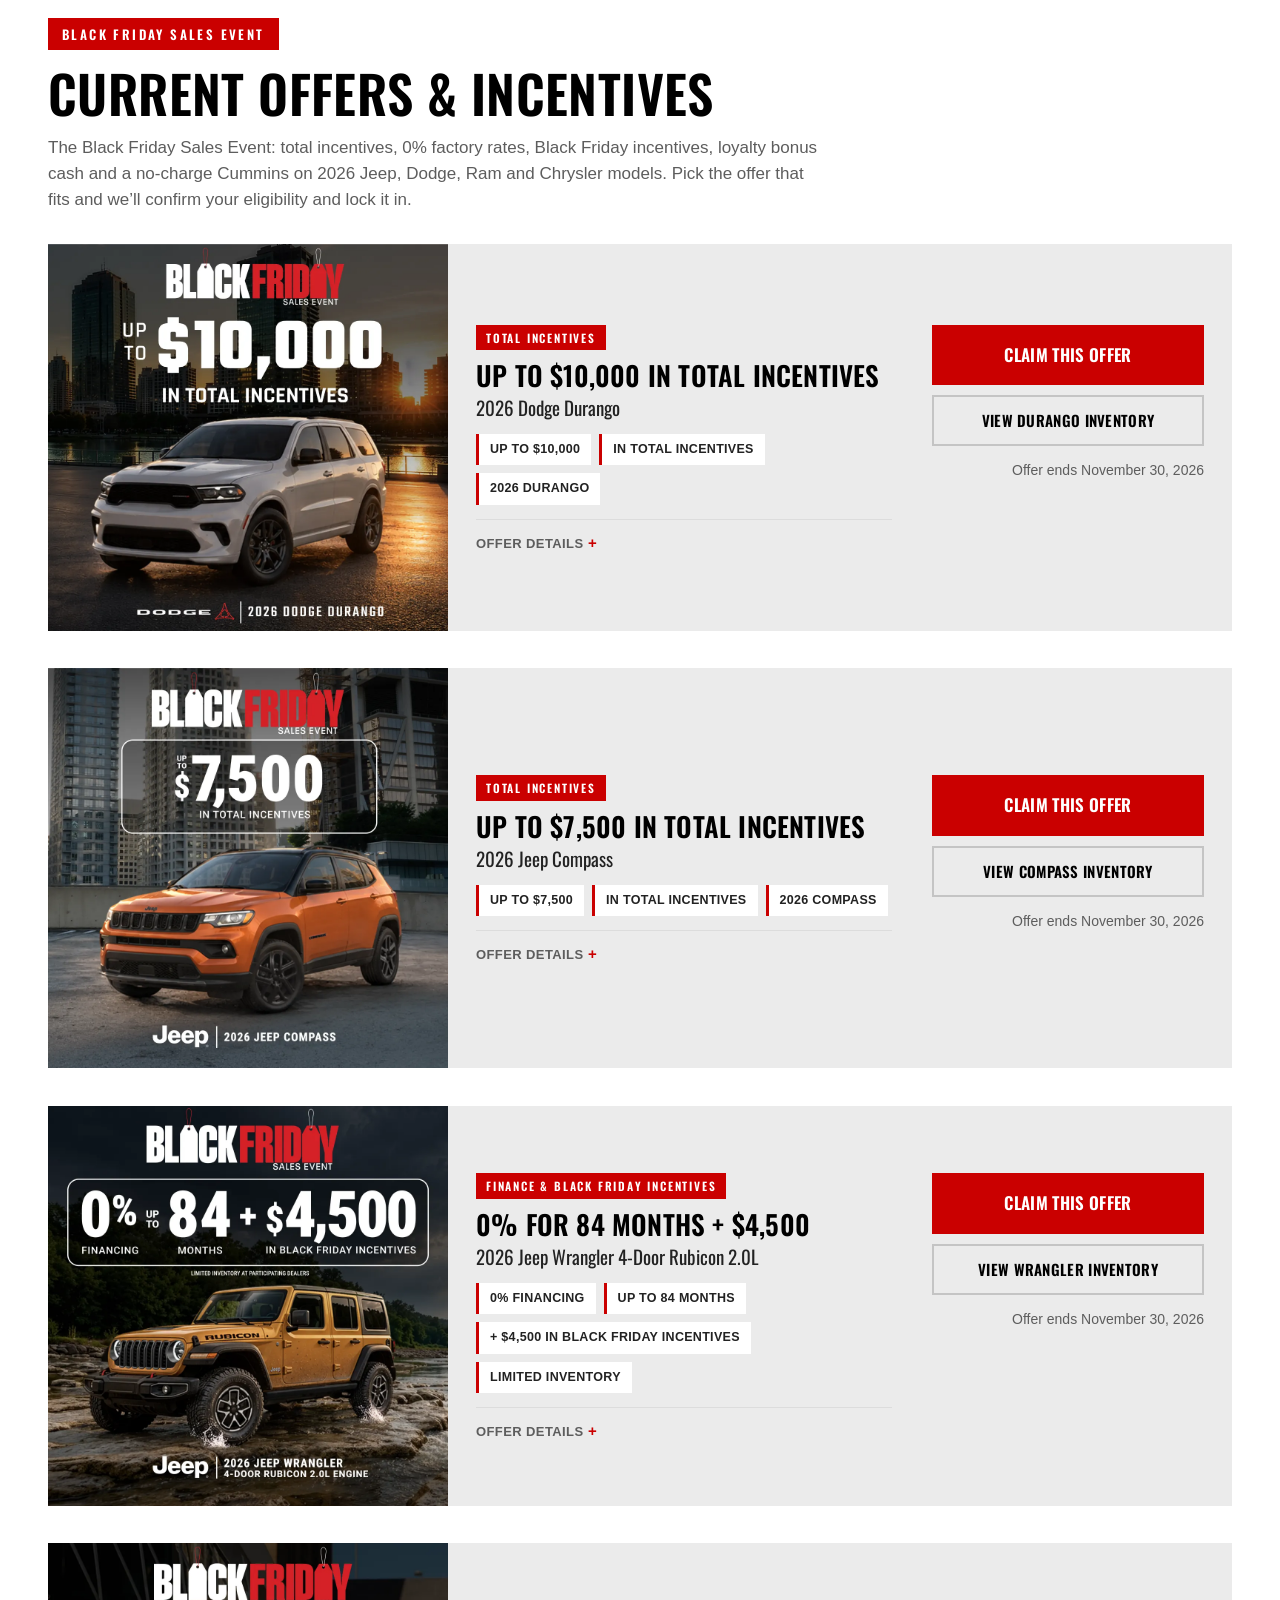
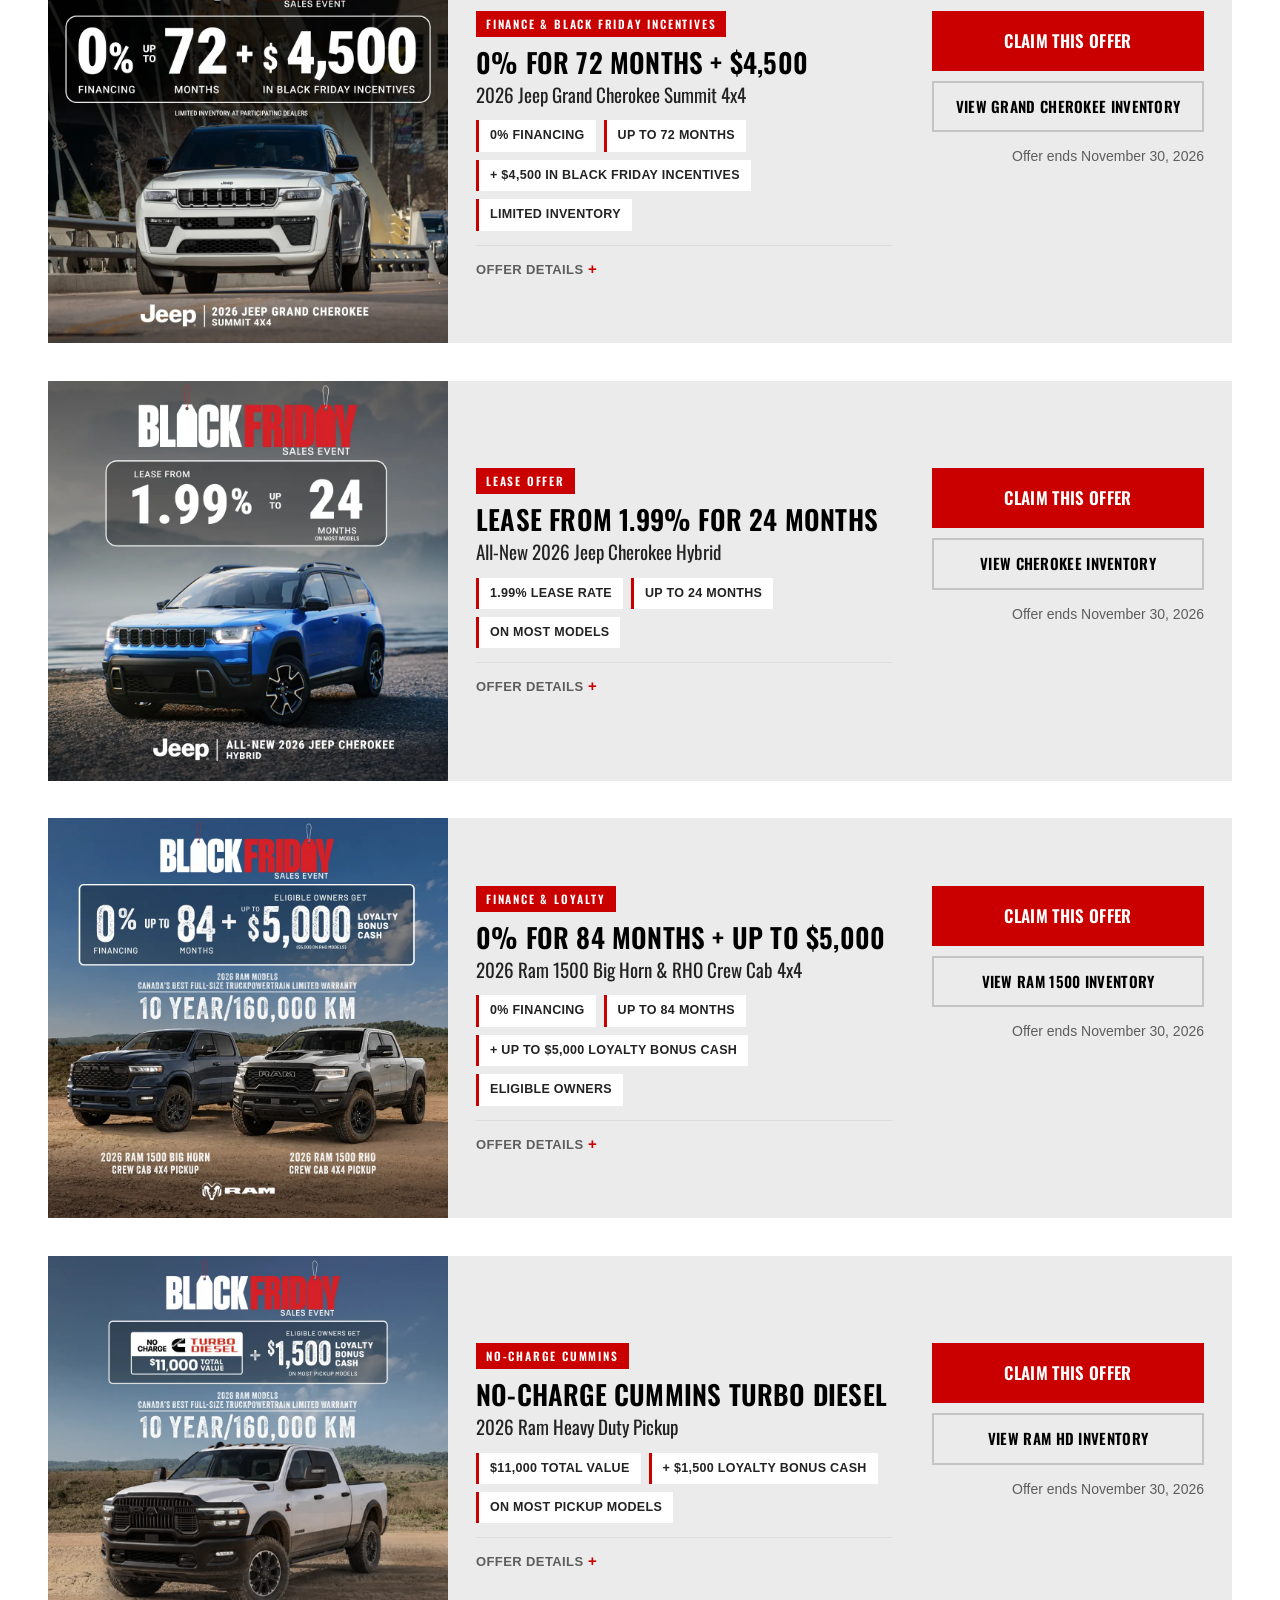
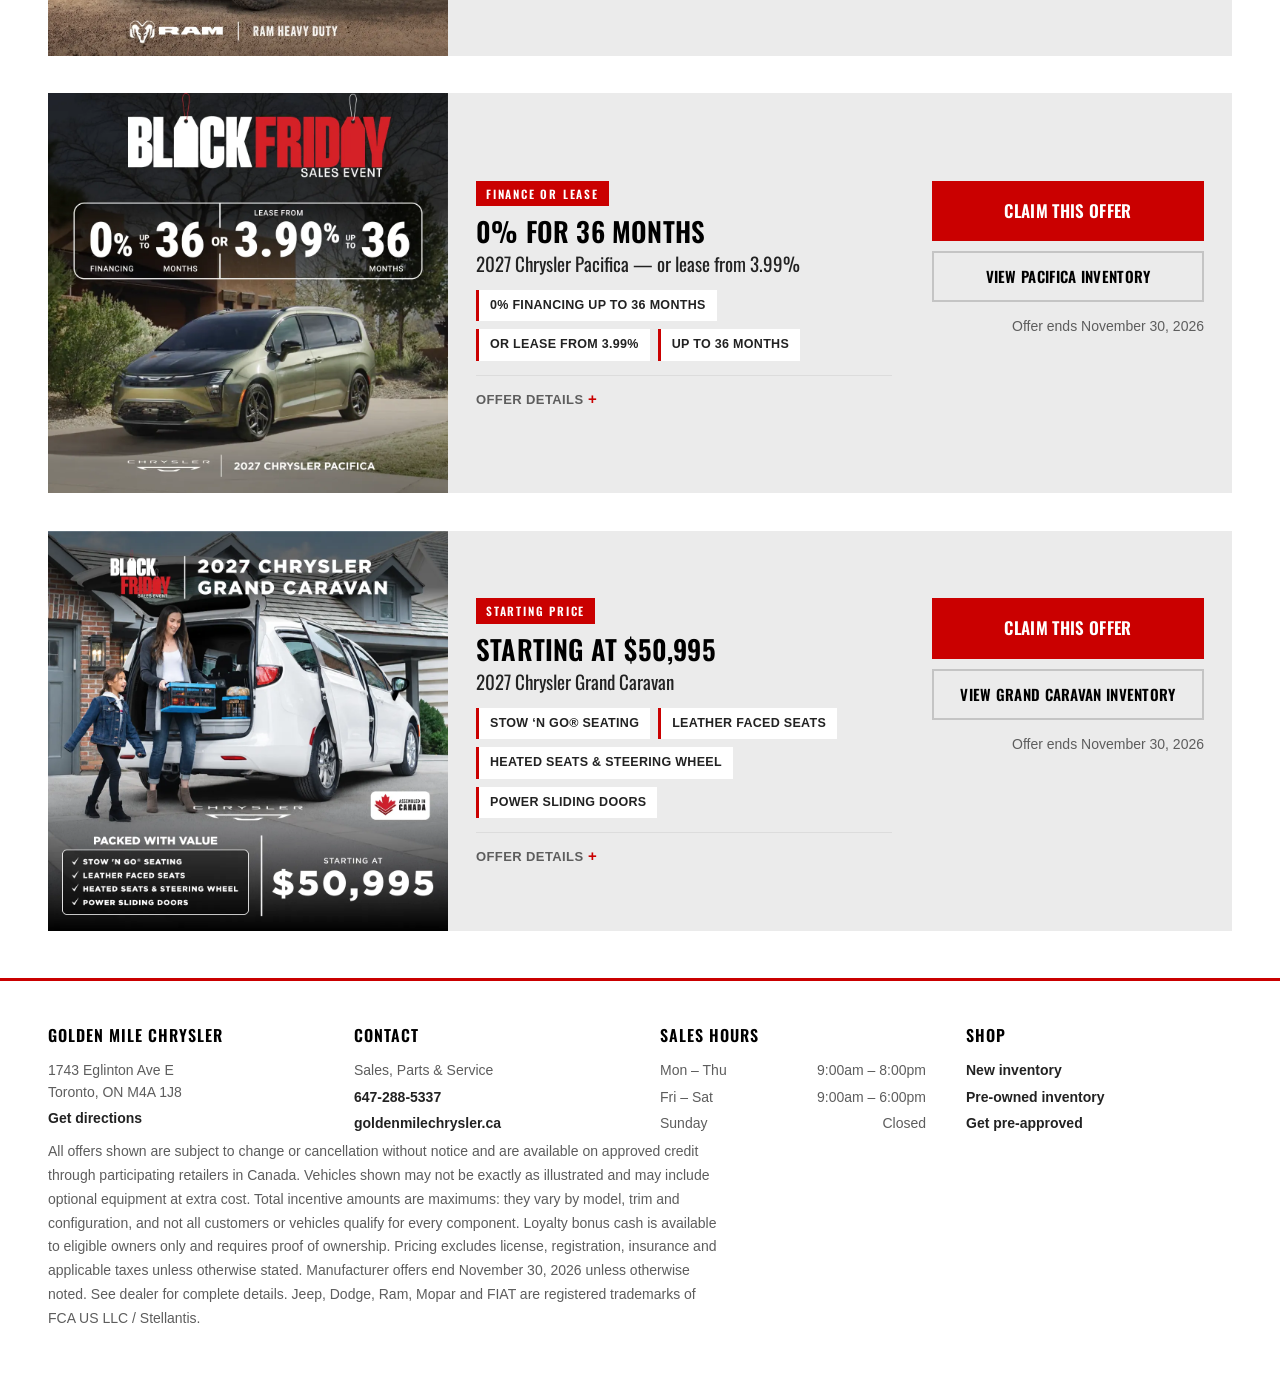
==== commit 460089b5: "Replace the offer set with the November 2026 Black Friday pack The page was running the October crea" ====
--- a/index.html
+++ b/index.html
@@ -4,7 +4,7 @@
 <meta charset="utf-8">
 <meta name="viewport" content="width=device-width, initial-scale=1">
 <title>Current Offers &amp; Incentives | Golden Mile Chrysler Dodge Jeep Ram</title>
-<meta name="description" content="Current offers at Golden Mile Chrysler Dodge Jeep Ram in Toronto. Up to $10,000 in total incentives on the 2026 Dodge Durango, up to $7,500 on the Jeep Compass, 0% financing plus $1,500 loyalty bonus cash on Wrangler and Grand Cherokee, and 1.99% leasing on the Cherokee Hybrid. Claim your offer online.">
+<meta name="description" content="Black Friday Sales Event offers at Golden Mile Chrysler Dodge Jeep Ram in Toronto. Up to $10,000 in total incentives on the 2026 Dodge Durango, up to $7,500 on the Jeep Compass, 0% financing plus $4,500 in Black Friday incentives on Wrangler Rubicon and Grand Cherokee Summit, 1.99% leasing on the Cherokee Hybrid, and a no-charge Cummins on Ram HD. Claim your offer online.">
 <link rel="preconnect" href="https://fonts.googleapis.com">
 <link rel="preconnect" href="https://fonts.gstatic.com" crossorigin>
 <link href="https://fonts.googleapis.com/css2?family=Oswald:wght@400;500;600;700&display=swap" rel="stylesheet">
@@ -122,9 +122,9 @@
 <header class="gm-hero">
   <div class="gm-wrap">
     <div class="gm-hero-main">
-      <p class="gm-kicker">All-Out Clearout Event</p>
+      <p class="gm-kicker">Black Friday Sales Event</p>
       <h1>Current Offers &amp; Incentives</h1>
-      <p class="gm-lede">The All-Out Clearout Event: total incentives, factory rates, cash discounts and loyalty bonus cash on 2026 Jeep, Dodge and Ram models. Pick the offer that fits and we&rsquo;ll confirm your eligibility and lock it in.</p>
+      <p class="gm-lede">The Black Friday Sales Event: total incentives, 0% factory rates, Black Friday incentives, loyalty bonus cash and a no-charge Cummins on 2026 Jeep, Dodge, Ram and Chrysler models. Pick the offer that fits and we&rsquo;ll confirm your eligibility and lock it in.</p>
     </div>
   </div>
 </header>
@@ -132,18 +132,19 @@
 <main>
 <section class="gm-offers">
   <div class="gm-wrap">
-    <article class="gm-offer" id="offer-durango" style="--accent:#c8102e;--accent-ink:#ffffff">
-      <div class="gm-offer-img">
-        <img src="assets/offer-durango.webp" width="1080" height="1045" alt="Up to $10,000 in total incentives on all 2026 Dodge Durango models at Golden Mile Chrysler Dodge Jeep Ram.">
+    <article class="gm-offer" id="offer-durango">
+      <div class="gm-offer-img">
+        <img src="assets/offer-durango.webp" width="1080" height="1045" alt="Black Friday Sales Event: up to $10,000 in total incentives on the 2026 Dodge Durango at Golden Mile Chrysler Dodge Jeep Ram.">
       </div>
       <div class="gm-offer-body">
         <div class="gm-offer-main">
           <p class="gm-eyebrow">Total Incentives</p>
           <h2>Up to $10,000 in Total Incentives</h2>
-          <p class="gm-offer-sub">2026 Dodge Durango &mdash; all models</p>
+          <p class="gm-offer-sub">2026 Dodge Durango</p>
           <ul class="gm-facts">
             <li>Up to $10,000</li>
-            <li>All 2026 Durango models</li>
+            <li>In total incentives</li>
+            <li>2026 Durango</li>
           </ul>
           <details>
             <summary>Offer details</summary>
@@ -158,23 +159,23 @@
       </div>
     </article>
 
-    <article class="gm-offer" id="offer-compass" style="--accent:#e4601c;--accent-ink:#141414">
-      <div class="gm-offer-img">
-        <img src="assets/offer-compass.webp" width="1080" height="1080" loading="lazy" alt="All-Out Clearout Event: up to $7,500 in total incentives on all 2026 Jeep Compass models. Limited inventory.">
+    <article class="gm-offer" id="offer-compass">
+      <div class="gm-offer-img">
+        <img src="assets/offer-compass.webp" width="1080" height="1080" loading="lazy" alt="Black Friday Sales Event: up to $7,500 in total incentives on the 2026 Jeep Compass at Golden Mile Chrysler Dodge Jeep Ram.">
       </div>
       <div class="gm-offer-body">
         <div class="gm-offer-main">
           <p class="gm-eyebrow">Total Incentives</p>
           <h2>Up to $7,500 in Total Incentives</h2>
-          <p class="gm-offer-sub">2026 Jeep Compass &mdash; all models</p>
+          <p class="gm-offer-sub">2026 Jeep Compass</p>
           <ul class="gm-facts">
             <li>Up to $7,500</li>
-            <li>All 2026 Compass models</li>
-            <li>Limited inventory</li>
-          </ul>
-          <details>
-            <summary>Offer details</summary>
-            <p class="gm-fine">Up to $7,500 in total incentives on new and previously unregistered 2026 Jeep Compass models at participating retailers in Canada, on approved credit. The amount shown is the maximum available and combines current Manufacturer Discounts, bonus cash and any applicable program incentives (and any applicable dealer contributions), which allow the dealer to sell for less. The total varies by model, trim and configuration, and not every customer or vehicle qualifies for every component. License, registration, insurance and applicable taxes are extra and will be due at signing. Offer may be modified or terminated without notice. A deposit may be required. Dealer trade may be necessary (where applicable, but may not be available in all cases). Dealers may sell for less. See dealer for complete details. Limited inventory &mdash; offer applies while quantities last.</p>
+            <li>In total incentives</li>
+            <li>2026 Compass</li>
+          </ul>
+          <details>
+            <summary>Offer details</summary>
+            <p class="gm-fine">Up to $7,500 in total incentives on new and previously unregistered 2026 Jeep Compass models at participating retailers in Canada, on approved credit. The amount shown is the maximum available and combines current Manufacturer Discounts, bonus cash and any applicable program incentives (and any applicable dealer contributions), which allow the dealer to sell for less. The total varies by model, trim and configuration, and not every customer or vehicle qualifies for every component. License, registration, insurance and applicable taxes are extra and will be due at signing. Offer may be modified or terminated without notice. A deposit may be required. Dealer trade may be necessary (where applicable, but may not be available in all cases). Dealers may sell for less. See dealer for complete details.</p>
           </details>
         </div>
         <div class="gm-offer-cta">
@@ -185,25 +186,25 @@
       </div>
     </article>
 
-    <article class="gm-offer" id="offer-wrangler" style="--accent:#c9a227;--accent-ink:#141414">
-      <div class="gm-offer-img">
-        <img src="assets/offer-wrangler-rubicon.webp" width="1080" height="1080" loading="lazy" alt="All-Out Clearout Event: 0% financing for 84 months plus $1,500 loyalty bonus cash on the 2026 Jeep Wrangler 4-Door Rubicon 2.0L.">
-      </div>
-      <div class="gm-offer-body">
-        <div class="gm-offer-main">
-          <p class="gm-eyebrow">Finance &amp; Loyalty</p>
-          <h2>0% Financing for 84 Months + $1,500 Loyalty Bonus</h2>
+    <article class="gm-offer" id="offer-wrangler">
+      <div class="gm-offer-img">
+        <img src="assets/offer-wrangler-rubicon.webp" width="1080" height="1080" loading="lazy" alt="Black Friday Sales Event: 0% financing for up to 84 months plus $4,500 in Black Friday incentives on the 2026 Jeep Wrangler 4-Door Rubicon 2.0L.">
+      </div>
+      <div class="gm-offer-body">
+        <div class="gm-offer-main">
+          <p class="gm-eyebrow">Finance &amp; Black Friday Incentives</p>
+          <h2>0% for 84 Months + $4,500</h2>
           <p class="gm-offer-sub">2026 Jeep Wrangler 4-Door Rubicon 2.0L</p>
           <ul class="gm-facts">
-            <li>0% APR</li>
-            <li>84 months</li>
-            <li>+ $1,500 loyalty bonus cash</li>
-            <li>Eligible owners</li>
-          </ul>
-          <details>
-            <summary>Offer details</summary>
-            <p class="gm-fine">Financing from 0% for up to 84 months on new and previously unregistered 2026 Jeep Wrangler 4-Door Rubicon models, at participating retailers in Canada until November 30, 2026, on approved credit. The price represents the Manufacturer’s Suggested Retail Price ("MSRP"), freight, federal A/C surcharge, applicable green levies, Luxury Tax surcharges (if applicable), Lien registration fee (up to $219, including registering agent fee, where applicable) and all other fees, levies, and duties (all of which may vary by region and retailer), minus current Manufacturer Discounts (and any applicable dealer contributions), which allow the dealer to sell for less. License, registration, insurance, specific duty on new tires (up to $15, in Quebec only), and applicable taxes are extra and will be due at signing. Offer may be modified or terminated without notice. A deposit may be required. Dealer trade may be necessary (where applicable, but may not be available in all cases). Dealers may sell for less. See dealer for complete details. All other Trims/Models are excluded. Ends November 30, 2026.</p>
-            <p class="gm-fine">$1,500 Loyalty Bonus Cash is available to eligible owners only: you must have a Chrysler, Dodge, Jeep, Ram or FIAT&reg; vehicle registered in your name. The loyalty bonus can be combined with the finance rate shown. Proof of ownership is required at time of purchase. Offer cannot be combined with certain other pricing programs. See dealer for complete details.</p>
+            <li>0% financing</li>
+            <li>Up to 84 months</li>
+            <li>+ $4,500 in Black Friday incentives</li>
+            <li>Limited inventory</li>
+          </ul>
+          <details>
+            <summary>Offer details</summary>
+            <p class="gm-fine">Financing from 0% for up to 84 months on new and previously unregistered 2026 Jeep Wrangler 4-Door Rubicon 2.0L models, at participating retailers in Canada until November 30, 2026, on approved credit. Limited inventory at participating dealers. License, registration, insurance and applicable taxes are extra and will be due at signing. Offer may be modified or terminated without notice. A deposit may be required. Dealer trade may be necessary (where applicable, but may not be available in all cases). Dealers may sell for less. All other trims and models are excluded. See dealer for complete details.</p>
+            <p class="gm-fine">$4,500 in Black Friday incentives applies to the same 2026 Jeep Wrangler 4-Door Rubicon 2.0L models and can be combined with the finance rate shown. The amount is the maximum available, varies by configuration, and not every vehicle qualifies. See dealer for complete details.</p>
           </details>
         </div>
         <div class="gm-offer-cta">
@@ -214,53 +215,25 @@
       </div>
     </article>
 
-    <article class="gm-offer gm-offer-wide" id="offer-wrangler-loyalty" style="--accent:#08383e;--accent-ink:#ffffff">
-      <div class="gm-offer-img">
-        <img src="assets/offer-wrangler-loyalty.webp" width="1024" height="320" loading="lazy" alt="Up to $1,500 loyalty bonus cash on the 2026 Jeep Wrangler at Golden Mile Chrysler Dodge Jeep Ram.">
-      </div>
-      <div class="gm-offer-body">
-        <div class="gm-offer-main">
-          <p class="gm-eyebrow">Loyalty Bonus Cash</p>
-          <h2>Up to $1,500 Loyalty Bonus Cash</h2>
-          <p class="gm-offer-sub">2026 Jeep Wrangler &mdash; eligible owners</p>
-          <ul class="gm-facts">
-            <li>Up to $1,500</li>
-            <li>After tax</li>
-            <li>Eligible 2026 Wrangler models</li>
-            <li>Current CDJR or FIAT owners</li>
-          </ul>
-          <details>
-            <summary>Offer details</summary>
-            <p class="gm-fine">Loyalty Bonus Cash of $1,500 (after tax) available on eligible new 2026 Jeep&reg; Wrangler models on purchase, lease or finance at participating retailers in Canada. Available to individuals who have bought/leased and still own a Chrysler, Dodge, Jeep&reg;, Ram or FIAT&reg; vehicle registered in their name on or before November 3, 2026. Program code 2646M1. Proof of ownership required. Offer may be modified or terminated without notice. See dealer for complete details.</p>
-          </details>
-        </div>
-        <div class="gm-offer-cta">
-          <a class="gm-btn" href="claim.html?offer=wrangler-loyalty">Claim This Offer</a>
-          <a class="gm-btn gm-btn-ghost" href="https://www.goldenmilechrysler.ca/new/Jeep/Wrangler" target="_blank" rel="noopener">View Wrangler Inventory</a>
-          <p class="gm-expiry">Offer ends November 30, 2026</p>
-        </div>
-      </div>
-    </article>
-
-    <article class="gm-offer" id="offer-grand-cherokee" style="--accent:#44607a;--accent-ink:#ffffff">
-      <div class="gm-offer-img">
-        <img src="assets/offer-grand-cherokee.webp" width="1080" height="1080" loading="lazy" alt="All-Out Clearout Event: 0% financing for up to 72 months plus $1,500 loyalty bonus cash on the 2026 Jeep Grand Cherokee Summit.">
-      </div>
-      <div class="gm-offer-body">
-        <div class="gm-offer-main">
-          <p class="gm-eyebrow">Finance &amp; Loyalty</p>
-          <h2>0% Financing for up to 72 Months + $1,500 Loyalty Bonus</h2>
-          <p class="gm-offer-sub">2026 Jeep Grand Cherokee Summit</p>
-          <ul class="gm-facts">
-            <li>0% APR</li>
+    <article class="gm-offer" id="offer-grand-cherokee">
+      <div class="gm-offer-img">
+        <img src="assets/offer-grand-cherokee.webp" width="1080" height="1080" loading="lazy" alt="Black Friday Sales Event: 0% financing for up to 72 months plus $4,500 in Black Friday incentives on the 2026 Jeep Grand Cherokee Summit 4x4.">
+      </div>
+      <div class="gm-offer-body">
+        <div class="gm-offer-main">
+          <p class="gm-eyebrow">Finance &amp; Black Friday Incentives</p>
+          <h2>0% for 72 Months + $4,500</h2>
+          <p class="gm-offer-sub">2026 Jeep Grand Cherokee Summit 4x4</p>
+          <ul class="gm-facts">
+            <li>0% financing</li>
             <li>Up to 72 months</li>
-            <li>+ $1,500 loyalty bonus cash</li>
-            <li>Eligible owners</li>
-          </ul>
-          <details>
-            <summary>Offer details</summary>
-            <p class="gm-fine">Financing from 0% for up to 72 months on new and previously unregistered 2026 Jeep Grand Cherokee models, at participating retailers in Canada until November 30, 2026, on approved credit. The price represents the Manufacturer’s Suggested Retail Price ("MSRP"), freight, federal A/C surcharge, applicable green levies, Luxury Tax surcharges (if applicable), Lien registration fee (up to $219, including registering agent fee, where applicable) and all other fees, levies, and duties (all of which may vary by region and retailer), minus current Manufacturer Discounts (and any applicable dealer contributions), which allow the dealer to sell for less. License, registration, insurance, specific duty on new tires (up to $15, in Quebec only), and applicable taxes are extra and will be due at signing. Offer may be modified or terminated without notice. A deposit may be required. Dealer trade may be necessary (where applicable, but may not be available in all cases). Dealers may sell for less. See dealer for complete details. Ends November 30, 2026.</p>
-            <p class="gm-fine">$1,500 Loyalty Bonus Cash is available to eligible owners only: you must have a Chrysler, Dodge, Jeep, Ram or FIAT&reg; vehicle registered in your name. The loyalty bonus can be combined with the finance rate shown. Proof of ownership is required at time of purchase. Offer cannot be combined with certain other pricing programs. See dealer for complete details.</p>
+            <li>+ $4,500 in Black Friday incentives</li>
+            <li>Limited inventory</li>
+          </ul>
+          <details>
+            <summary>Offer details</summary>
+            <p class="gm-fine">Financing from 0% for up to 72 months on new and previously unregistered 2026 Jeep Grand Cherokee Summit 4x4 models, at participating retailers in Canada until November 30, 2026, on approved credit. Limited inventory at participating dealers. License, registration, insurance and applicable taxes are extra and will be due at signing. Offer may be modified or terminated without notice. A deposit may be required. Dealer trade may be necessary (where applicable, but may not be available in all cases). Dealers may sell for less. All other trims and models are excluded. See dealer for complete details.</p>
+            <p class="gm-fine">$4,500 in Black Friday incentives applies to the same 2026 Jeep Grand Cherokee Summit 4x4 models and can be combined with the finance rate shown. The amount is the maximum available, varies by configuration, and not every vehicle qualifies. See dealer for complete details.</p>
           </details>
         </div>
         <div class="gm-offer-cta">
@@ -271,24 +244,23 @@
       </div>
     </article>
 
-    <article class="gm-offer" id="offer-cherokee" style="--accent:#2461db;--accent-ink:#ffffff">
-      <div class="gm-offer-img">
-        <img src="assets/offer-cherokee-hybrid.webp" width="1080" height="1080" loading="lazy" alt="All-Out Clearout Event: lease most all-new 2026 Jeep Cherokee Hybrid models from 1.99% for up to 24 months.">
+    <article class="gm-offer" id="offer-cherokee">
+      <div class="gm-offer-img">
+        <img src="assets/offer-cherokee-hybrid.webp" width="1080" height="1080" loading="lazy" alt="Black Friday Sales Event: lease most all-new 2026 Jeep Cherokee Hybrid models from 1.99% for up to 24 months.">
       </div>
       <div class="gm-offer-body">
         <div class="gm-offer-main">
           <p class="gm-eyebrow">Lease Offer</p>
-          <h2>Leasing from 1.99% for up to 24 Months</h2>
+          <h2>Lease from 1.99% for 24 Months</h2>
           <p class="gm-offer-sub">All-New 2026 Jeep Cherokee Hybrid</p>
           <ul class="gm-facts">
             <li>1.99% lease rate</li>
             <li>Up to 24 months</li>
-            <li>Most models</li>
-            <li>Hybrid</li>
-          </ul>
-          <details>
-            <summary>Offer details</summary>
-            <p class="gm-fine">Limited time lease offer provided through SCI Lease Corp on most new and previously unregistered 2026 Jeep Cherokee models (except (KMJL74) (8.99%)), at participating retailers in Canada until November 30, 2026, on approved credit. Example: 2026 Jeep Cherokee Overland with a RETAIL VALUE OF $57,020, leased at 1.99% for up to 24 months with $0 down payment, equals 24 monthly payments of $1,063. $0 down payment, $1,063 security deposit and first monthly payment due at lease inception. Total obligation is $25,528. Kilometre allowance 16,000/year. Cost of $0.16 per excess kilometre plus applicable taxes at lease termination. The Lease price represents the Manufacturer’s Suggested Retail Price ("MSRP"), freight, federal A/C surcharge, applicable green levies, Luxury Tax surcharges (if applicable), Lien registration fee (up to $130, including registering agent fee, where applicable), and all other fees, levies, and duties (all of which may vary by region and retailer), minus current Manufacturer Discounts (and any applicable dealer contributions), which allow the dealer to sell for less. License, registration, insurance, specific duty on new tires (up to $15, in Quebec only), and applicable taxes are extra and will be due at signing. Offer may be modified or terminated without notice. A deposit may be required. Dealer trade may be necessary (where applicable), but may not be available in all cases. Dealers may sell or lease for less. See your retailer for complete details. Ends November 30, 2026.</p>
+            <li>On most models</li>
+          </ul>
+          <details>
+            <summary>Offer details</summary>
+            <p class="gm-fine">Leasing from 1.99% for up to 24 months on most new and previously unregistered all-new 2026 Jeep Cherokee Hybrid models at participating retailers in Canada until November 30, 2026, on approved credit. License, registration, insurance and applicable taxes are extra and will be due at signing. Offer may be modified or terminated without notice. A deposit may be required. Dealer trade may be necessary (where applicable, but may not be available in all cases). Dealers may sell for less. See dealer for complete details.</p>
           </details>
         </div>
         <div class="gm-offer-cta">
@@ -299,28 +271,113 @@
       </div>
     </article>
 
-    <article class="gm-offer gm-offer-wide" id="offer-ram-3500" style="--accent:#c9783c;--accent-ink:#141414">
-      <div class="gm-offer-img">
-        <img src="assets/offer-ram-3500.webp" width="1024" height="320" loading="lazy" alt="Up to $11,000 cash discount on the 2026 Ram 3500 Heavy Duty with the 6.7L Cummins HO Turbo Diesel at Golden Mile Chrysler Dodge Jeep Ram.">
-      </div>
-      <div class="gm-offer-body">
-        <div class="gm-offer-main">
-          <p class="gm-eyebrow">Cash Discount</p>
-          <h2>Up to $11,000 Cash Discount</h2>
-          <p class="gm-offer-sub">2026 Ram 3500 Heavy Duty &mdash; 6.7L Cummins HO Turbo Diesel</p>
-          <ul class="gm-facts">
-            <li>Up to $11,000</li>
-            <li>6.7L Cummins HO Turbo Diesel</li>
-            <li>Excludes Chassis Cab</li>
-          </ul>
-          <details>
-            <summary>Offer details</summary>
-            <p class="gm-fine">Consumer cash discount of $11,000 available on eligible new 2026 Ram 3500 equipped with the 6.7L Cummins HO Turbo Diesel engine (ETM) on purchase, lease or finance at participating retailers in Canada. Excludes Chassis Cab models. Program code 2618F4. See dealer for complete details.</p>
-          </details>
-        </div>
-        <div class="gm-offer-cta">
-          <a class="gm-btn" href="claim.html?offer=ram-3500">Claim This Offer</a>
-          <a class="gm-btn gm-btn-ghost" href="https://www.goldenmilechrysler.ca/new/Ram/3500" target="_blank" rel="noopener">View Ram 3500 Inventory</a>
+    <article class="gm-offer" id="offer-ram-1500">
+      <div class="gm-offer-img">
+        <img src="assets/offer-ram-1500.webp" width="1080" height="1080" loading="lazy" alt="Black Friday Sales Event: 0% financing for up to 84 months plus up to $5,000 loyalty bonus cash on the 2026 Ram 1500 Big Horn and RHO Crew Cab 4x4.">
+      </div>
+      <div class="gm-offer-body">
+        <div class="gm-offer-main">
+          <p class="gm-eyebrow">Finance &amp; Loyalty</p>
+          <h2>0% for 84 Months + Up to $5,000</h2>
+          <p class="gm-offer-sub">2026 Ram 1500 Big Horn &amp; RHO Crew Cab 4x4</p>
+          <ul class="gm-facts">
+            <li>0% financing</li>
+            <li>Up to 84 months</li>
+            <li>+ up to $5,000 loyalty bonus cash</li>
+            <li>Eligible owners</li>
+          </ul>
+          <details>
+            <summary>Offer details</summary>
+            <p class="gm-fine">Financing from 0% for up to 84 months on new and previously unregistered 2026 Ram 1500 Big Horn Crew Cab 4x4 and 2026 Ram 1500 RHO Crew Cab 4x4 models at participating retailers in Canada until November 30, 2026, on approved credit. License, registration, insurance and applicable taxes are extra and will be due at signing. Offer may be modified or terminated without notice. A deposit may be required. Dealer trade may be necessary (where applicable, but may not be available in all cases). Dealers may sell for less. See dealer for complete details.</p>
+            <p class="gm-fine">Loyalty Bonus Cash of up to $5,000 is available to eligible owners only ($5,000 on RHO models): you must have a Chrysler, Dodge, Jeep, Ram or FIAT&reg; vehicle registered in your name. The amount varies by model and configuration and can be combined with the finance rate shown. Proof of ownership is required at time of purchase. Offer cannot be combined with certain other pricing programs. See dealer for complete details.</p>
+          </details>
+        </div>
+        <div class="gm-offer-cta">
+          <a class="gm-btn" href="claim.html?offer=ram-1500">Claim This Offer</a>
+          <a class="gm-btn gm-btn-ghost" href="https://www.goldenmilechrysler.ca/new/Ram/1500" target="_blank" rel="noopener">View Ram 1500 Inventory</a>
+          <p class="gm-expiry">Offer ends November 30, 2026</p>
+        </div>
+      </div>
+    </article>
+
+    <article class="gm-offer" id="offer-ram-hd">
+      <div class="gm-offer-img">
+        <img src="assets/offer-ram-hd.webp" width="1080" height="1080" loading="lazy" alt="Black Friday Sales Event: no-charge Cummins Turbo Diesel worth $11,000 in total value plus $1,500 loyalty bonus cash on the 2026 Ram Heavy Duty pickup.">
+      </div>
+      <div class="gm-offer-body">
+        <div class="gm-offer-main">
+          <p class="gm-eyebrow">No-Charge Cummins</p>
+          <h2>No-Charge Cummins Turbo Diesel</h2>
+          <p class="gm-offer-sub">2026 Ram Heavy Duty Pickup</p>
+          <ul class="gm-facts">
+            <li>$11,000 total value</li>
+            <li>+ $1,500 loyalty bonus cash</li>
+            <li>On most pickup models</li>
+          </ul>
+          <details>
+            <summary>Offer details</summary>
+            <p class="gm-fine">No-charge Cummins&reg; Turbo Diesel engine, an $11,000 total value, on eligible new and previously unregistered 2026 Ram Heavy Duty pickup models at participating retailers in Canada until November 30, 2026. The total value shown is the maximum available and varies by model, trim and configuration; not every vehicle qualifies. License, registration, insurance and applicable taxes are extra and will be due at signing. Offer may be modified or terminated without notice. A deposit may be required. Dealer trade may be necessary (where applicable, but may not be available in all cases). Dealers may sell for less. See dealer for complete details.</p>
+            <p class="gm-fine">$1,500 Loyalty Bonus Cash is available to eligible owners only, on most 2026 Ram Heavy Duty pickup models: you must have a Chrysler, Dodge, Jeep, Ram or FIAT&reg; vehicle registered in your name. Proof of ownership is required at time of purchase. Offer cannot be combined with certain other pricing programs. See dealer for complete details.</p>
+          </details>
+        </div>
+        <div class="gm-offer-cta">
+          <a class="gm-btn" href="claim.html?offer=ram-hd">Claim This Offer</a>
+          <a class="gm-btn gm-btn-ghost" href="https://www.goldenmilechrysler.ca/new/Ram/2500" target="_blank" rel="noopener">View Ram HD Inventory</a>
+          <p class="gm-expiry">Offer ends November 30, 2026</p>
+        </div>
+      </div>
+    </article>
+
+    <article class="gm-offer" id="offer-pacifica">
+      <div class="gm-offer-img">
+        <img src="assets/offer-pacifica.webp" width="1080" height="1080" loading="lazy" alt="Black Friday Sales Event: 0% financing for up to 36 months or lease from 3.99% for up to 36 months on the 2027 Chrysler Pacifica.">
+      </div>
+      <div class="gm-offer-body">
+        <div class="gm-offer-main">
+          <p class="gm-eyebrow">Finance or Lease</p>
+          <h2>0% for 36 Months</h2>
+          <p class="gm-offer-sub">2027 Chrysler Pacifica &mdash; or lease from 3.99%</p>
+          <ul class="gm-facts">
+            <li>0% financing up to 36 months</li>
+            <li>Or lease from 3.99%</li>
+            <li>Up to 36 months</li>
+          </ul>
+          <details>
+            <summary>Offer details</summary>
+            <p class="gm-fine">Financing from 0% for up to 36 months, or leasing from 3.99% for up to 36 months, on new and previously unregistered 2027 Chrysler Pacifica models at participating retailers in Canada until November 30, 2026, on approved credit. The finance and lease offers cannot be combined. License, registration, insurance and applicable taxes are extra and will be due at signing. Offer may be modified or terminated without notice. A deposit may be required. Dealer trade may be necessary (where applicable, but may not be available in all cases). Dealers may sell for less. See dealer for complete details.</p>
+          </details>
+        </div>
+        <div class="gm-offer-cta">
+          <a class="gm-btn" href="claim.html?offer=pacifica">Claim This Offer</a>
+          <a class="gm-btn gm-btn-ghost" href="https://www.goldenmilechrysler.ca/new/Chrysler/Pacifica" target="_blank" rel="noopener">View Pacifica Inventory</a>
+          <p class="gm-expiry">Offer ends November 30, 2026</p>
+        </div>
+      </div>
+    </article>
+
+    <article class="gm-offer" id="offer-grand-caravan">
+      <div class="gm-offer-img">
+        <img src="assets/offer-grand-caravan.webp" width="1080" height="1080" loading="lazy" alt="Black Friday Sales Event: the 2027 Chrysler Grand Caravan, assembled in Canada, starting at $50,995.">
+      </div>
+      <div class="gm-offer-body">
+        <div class="gm-offer-main">
+          <p class="gm-eyebrow">Starting Price</p>
+          <h2>Starting at $50,995</h2>
+          <p class="gm-offer-sub">2027 Chrysler Grand Caravan</p>
+          <ul class="gm-facts">
+            <li>Stow &lsquo;n Go&reg; seating</li>
+            <li>Leather faced seats</li>
+            <li>Heated seats &amp; steering wheel</li>
+            <li>Power sliding doors</li>
+          </ul>
+          <details>
+            <summary>Offer details</summary>
+            <p class="gm-fine">Starting price of $50,995 applies to a new and previously unregistered 2027 Chrysler Grand Caravan at participating retailers in Canada until November 30, 2026. Price shown is the Manufacturer&rsquo;s Suggested Retail Price and includes freight, federal A/C surcharge, applicable green levies and other fees, levies and duties (all of which may vary by region and retailer), minus current Manufacturer Discounts (and any applicable dealer contributions), which allow the dealer to sell for less. License, registration, insurance and applicable taxes are extra and will be due at signing. Features listed are available on specific trims and may not be standard on the model shown at the starting price. Vehicles are assembled in Canada using international parts. Offer may be modified or terminated without notice. Dealers may sell for less. See dealer for complete details.</p>
+          </details>
+        </div>
+        <div class="gm-offer-cta">
+          <a class="gm-btn" href="claim.html?offer=grand-caravan">Claim This Offer</a>
+          <a class="gm-btn gm-btn-ghost" href="https://www.goldenmilechrysler.ca/new/Chrysler/Grand-Caravan" target="_blank" rel="noopener">View Grand Caravan Inventory</a>
           <p class="gm-expiry">Offer ends November 30, 2026</p>
         </div>
       </div>
@@ -378,7 +435,7 @@
   if (daysLeft > 0) {
     countdown.innerHTML = '<span class="gm-count-n">' + daysLeft + '</span>' +
       '<span class="gm-count-l">' + (daysLeft === 1 ? 'day' : 'days') +
-      ' left in the All-Out Clearout</span>';
+      ' left in the Black Friday Sales Event</span>';
   }
 
   /* ---------- motion ----------
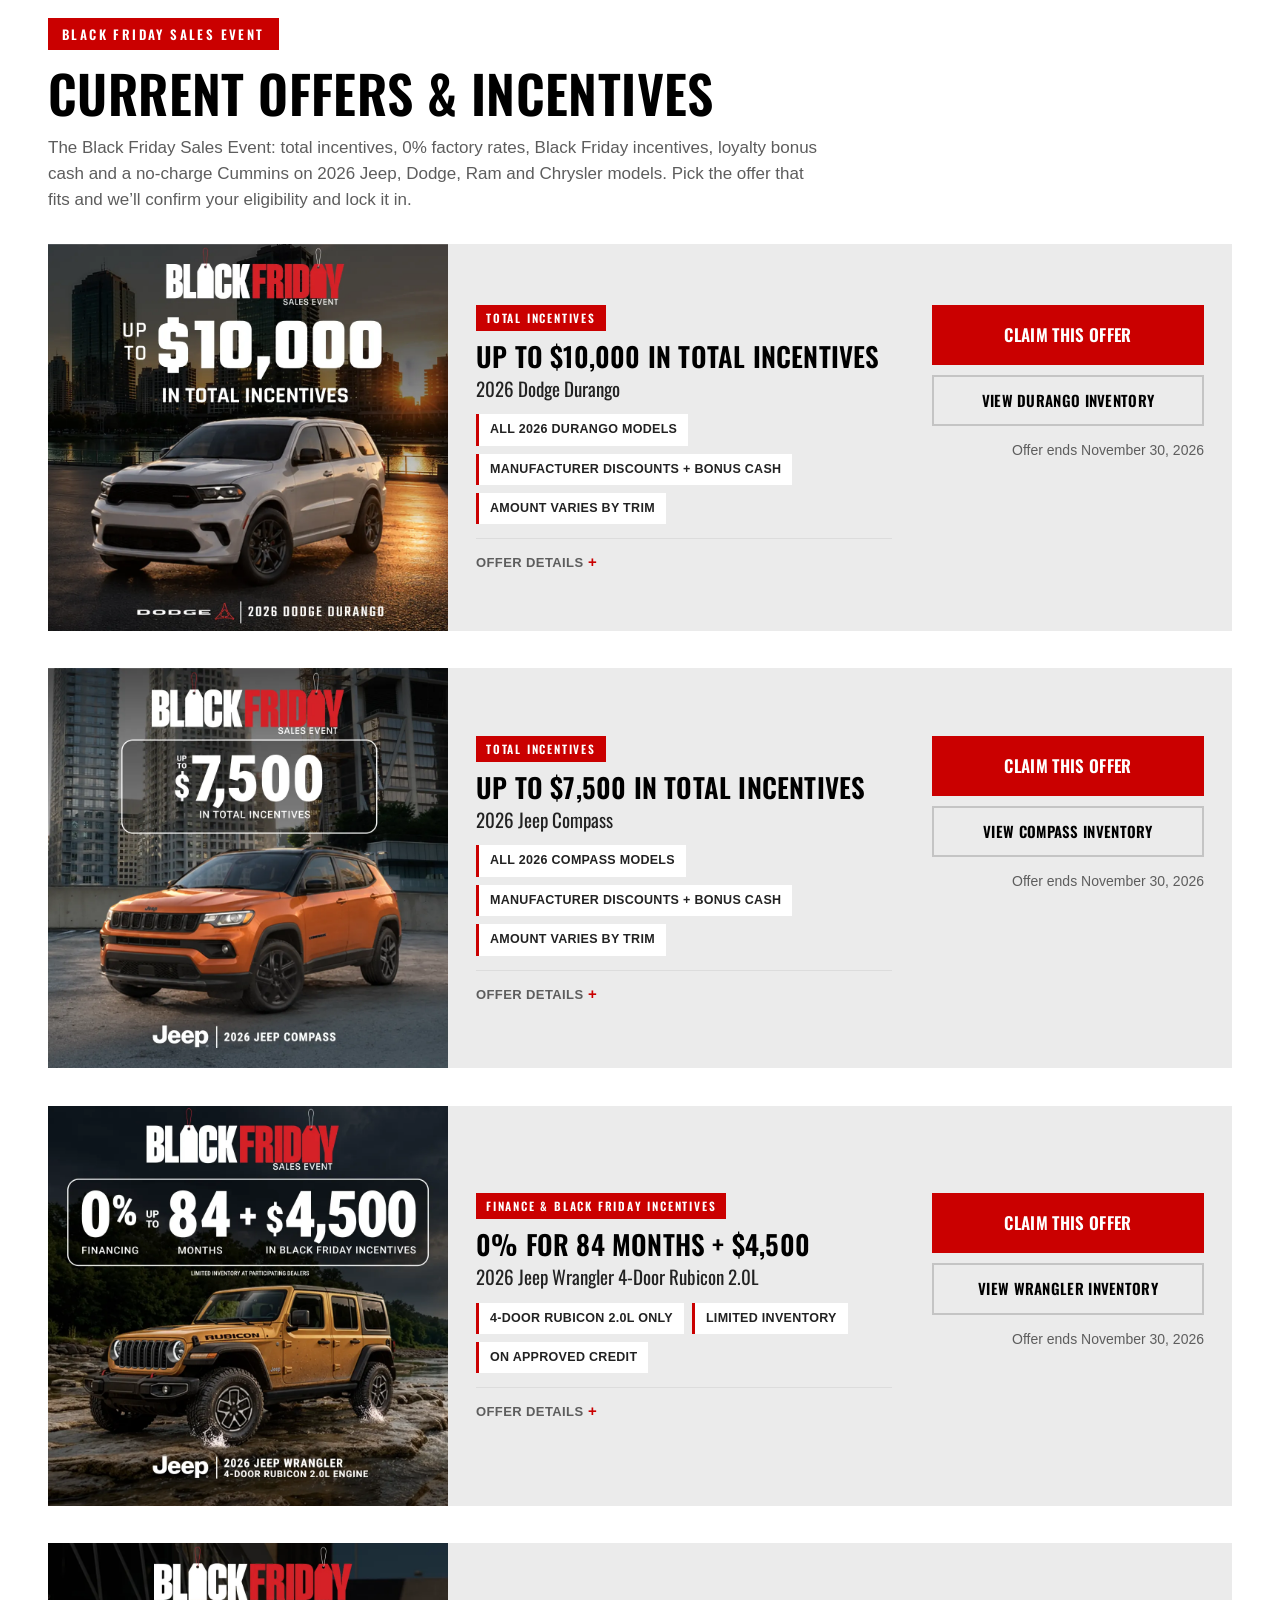
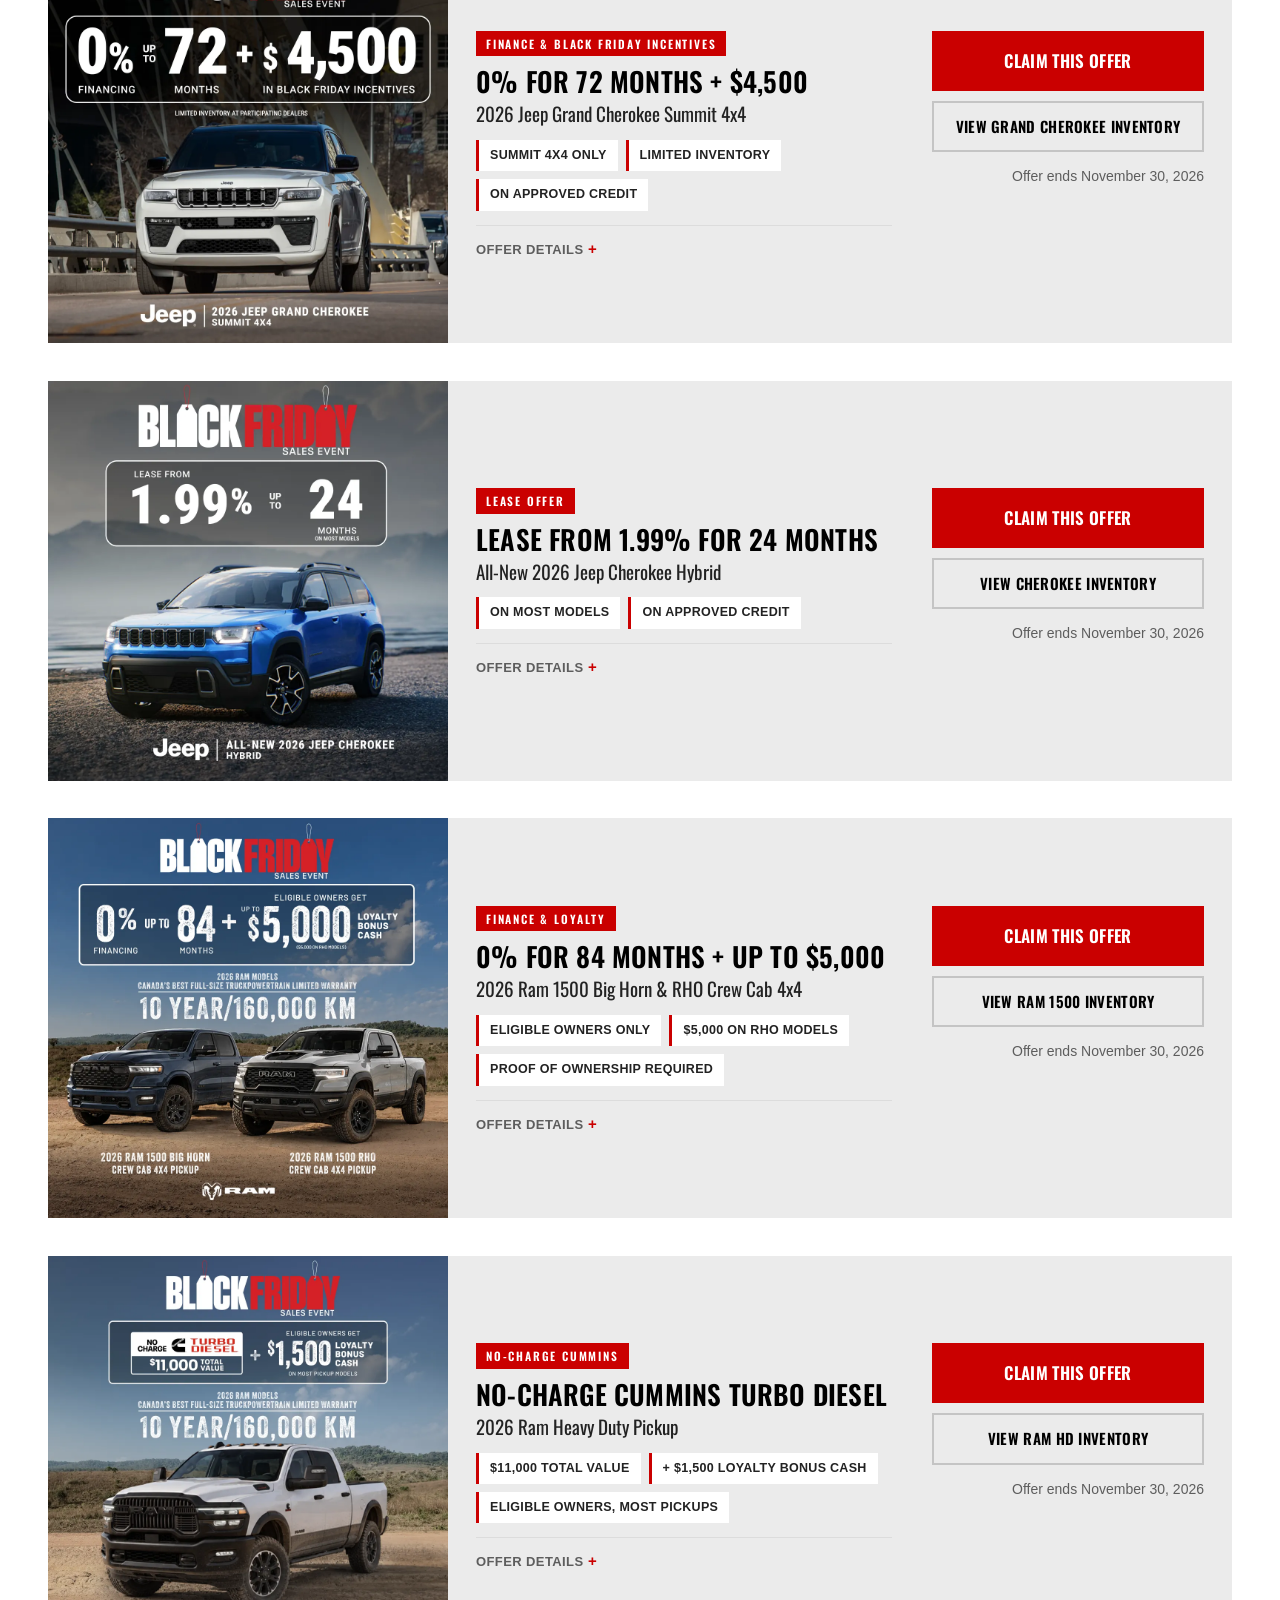
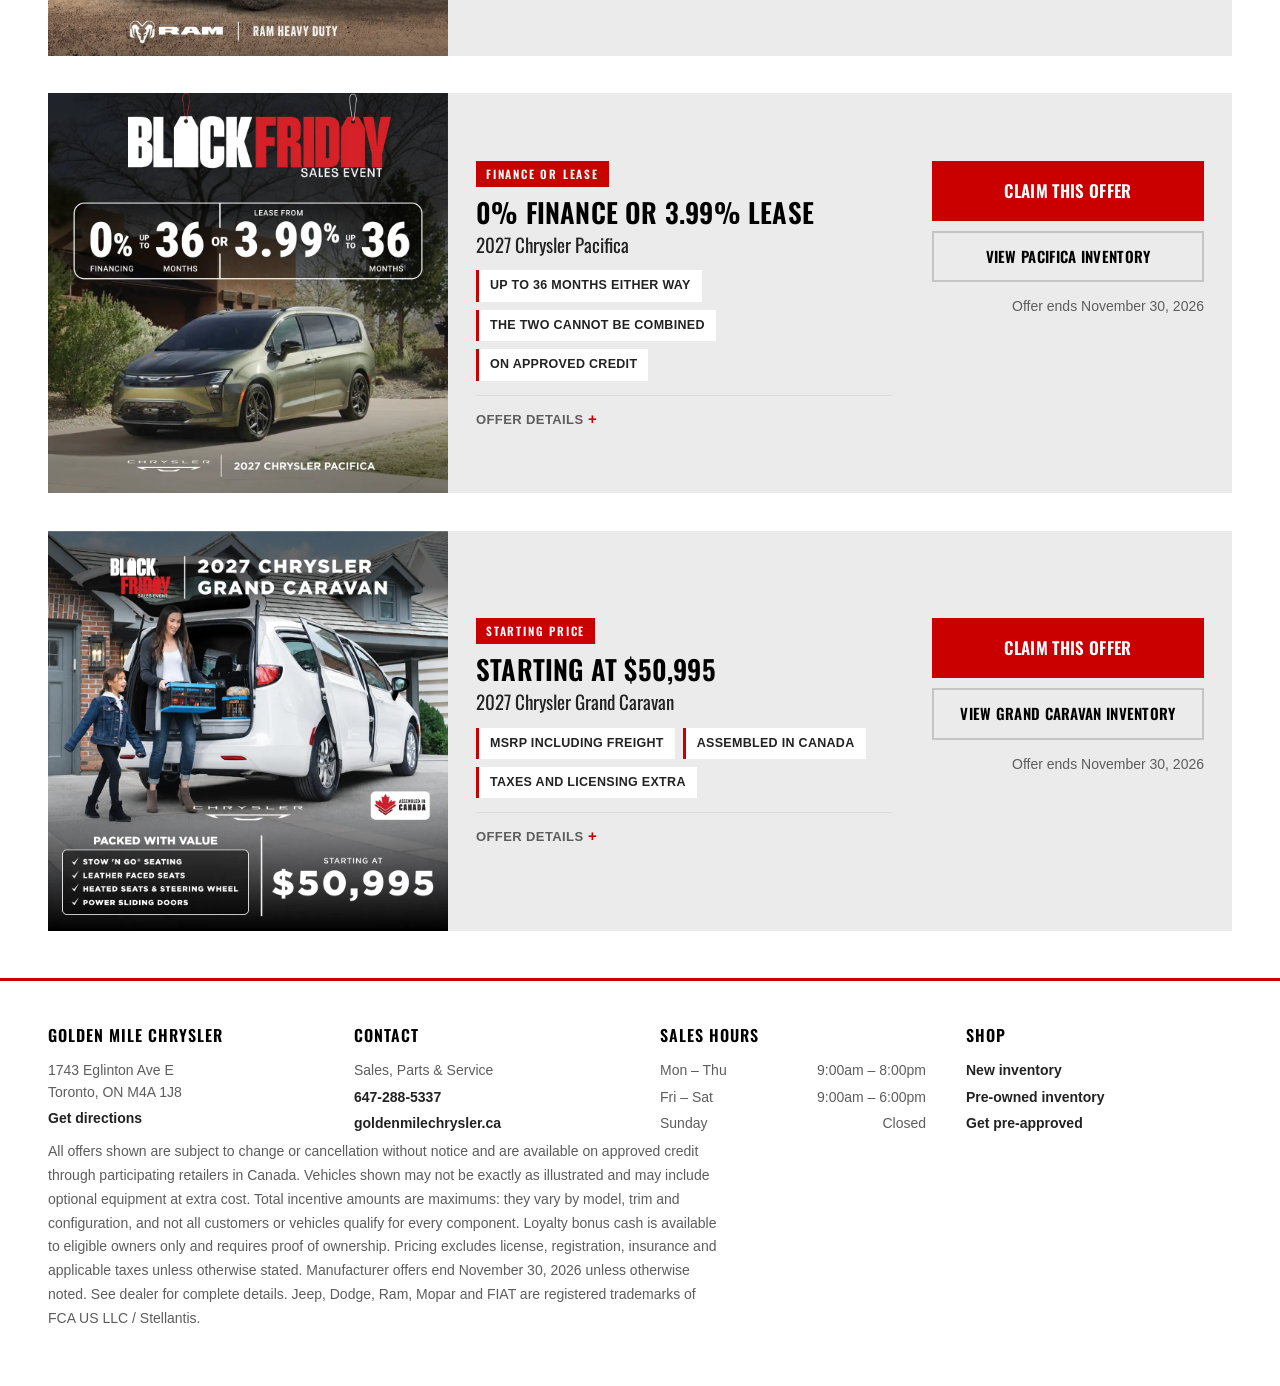
==== commit 890a3005: "Make the chips carry what the headline does not The chips I wrote for the November set mostly restat" ====
--- a/index.html
+++ b/index.html
@@ -142,9 +142,9 @@
           <h2>Up to $10,000 in Total Incentives</h2>
           <p class="gm-offer-sub">2026 Dodge Durango</p>
           <ul class="gm-facts">
-            <li>Up to $10,000</li>
-            <li>In total incentives</li>
-            <li>2026 Durango</li>
+            <li>All 2026 Durango models</li>
+            <li>Manufacturer discounts + bonus cash</li>
+            <li>Amount varies by trim</li>
           </ul>
           <details>
             <summary>Offer details</summary>
@@ -169,9 +169,9 @@
           <h2>Up to $7,500 in Total Incentives</h2>
           <p class="gm-offer-sub">2026 Jeep Compass</p>
           <ul class="gm-facts">
-            <li>Up to $7,500</li>
-            <li>In total incentives</li>
-            <li>2026 Compass</li>
+            <li>All 2026 Compass models</li>
+            <li>Manufacturer discounts + bonus cash</li>
+            <li>Amount varies by trim</li>
           </ul>
           <details>
             <summary>Offer details</summary>
@@ -196,10 +196,9 @@
           <h2>0% for 84 Months + $4,500</h2>
           <p class="gm-offer-sub">2026 Jeep Wrangler 4-Door Rubicon 2.0L</p>
           <ul class="gm-facts">
-            <li>0% financing</li>
-            <li>Up to 84 months</li>
-            <li>+ $4,500 in Black Friday incentives</li>
+            <li>4-Door Rubicon 2.0L only</li>
             <li>Limited inventory</li>
+            <li>On approved credit</li>
           </ul>
           <details>
             <summary>Offer details</summary>
@@ -225,10 +224,9 @@
           <h2>0% for 72 Months + $4,500</h2>
           <p class="gm-offer-sub">2026 Jeep Grand Cherokee Summit 4x4</p>
           <ul class="gm-facts">
-            <li>0% financing</li>
-            <li>Up to 72 months</li>
-            <li>+ $4,500 in Black Friday incentives</li>
+            <li>Summit 4x4 only</li>
             <li>Limited inventory</li>
+            <li>On approved credit</li>
           </ul>
           <details>
             <summary>Offer details</summary>
@@ -254,9 +252,8 @@
           <h2>Lease from 1.99% for 24 Months</h2>
           <p class="gm-offer-sub">All-New 2026 Jeep Cherokee Hybrid</p>
           <ul class="gm-facts">
-            <li>1.99% lease rate</li>
-            <li>Up to 24 months</li>
             <li>On most models</li>
+            <li>On approved credit</li>
           </ul>
           <details>
             <summary>Offer details</summary>
@@ -281,15 +278,14 @@
           <h2>0% for 84 Months + Up to $5,000</h2>
           <p class="gm-offer-sub">2026 Ram 1500 Big Horn &amp; RHO Crew Cab 4x4</p>
           <ul class="gm-facts">
-            <li>0% financing</li>
-            <li>Up to 84 months</li>
-            <li>+ up to $5,000 loyalty bonus cash</li>
-            <li>Eligible owners</li>
+            <li>Eligible owners only</li>
+            <li>$5,000 on RHO models</li>
+            <li>Proof of ownership required</li>
           </ul>
           <details>
             <summary>Offer details</summary>
             <p class="gm-fine">Financing from 0% for up to 84 months on new and previously unregistered 2026 Ram 1500 Big Horn Crew Cab 4x4 and 2026 Ram 1500 RHO Crew Cab 4x4 models at participating retailers in Canada until November 30, 2026, on approved credit. License, registration, insurance and applicable taxes are extra and will be due at signing. Offer may be modified or terminated without notice. A deposit may be required. Dealer trade may be necessary (where applicable, but may not be available in all cases). Dealers may sell for less. See dealer for complete details.</p>
-            <p class="gm-fine">Loyalty Bonus Cash of up to $5,000 is available to eligible owners only ($5,000 on RHO models): you must have a Chrysler, Dodge, Jeep, Ram or FIAT&reg; vehicle registered in your name. The amount varies by model and configuration and can be combined with the finance rate shown. Proof of ownership is required at time of purchase. Offer cannot be combined with certain other pricing programs. See dealer for complete details.</p>
+            <p class="gm-fine">Loyalty Bonus Cash of up to $5,000 is available to eligible owners only ($5,000 on RHO models): you must have a Chrysler, Dodge, Jeep, Ram or FIAT® vehicle registered in your name. The amount varies by model and configuration and can be combined with the finance rate shown. Proof of ownership is required at time of purchase. Offer cannot be combined with certain other pricing programs. See dealer for complete details.</p>
           </details>
         </div>
         <div class="gm-offer-cta">
@@ -312,12 +308,12 @@
           <ul class="gm-facts">
             <li>$11,000 total value</li>
             <li>+ $1,500 loyalty bonus cash</li>
-            <li>On most pickup models</li>
-          </ul>
-          <details>
-            <summary>Offer details</summary>
-            <p class="gm-fine">No-charge Cummins&reg; Turbo Diesel engine, an $11,000 total value, on eligible new and previously unregistered 2026 Ram Heavy Duty pickup models at participating retailers in Canada until November 30, 2026. The total value shown is the maximum available and varies by model, trim and configuration; not every vehicle qualifies. License, registration, insurance and applicable taxes are extra and will be due at signing. Offer may be modified or terminated without notice. A deposit may be required. Dealer trade may be necessary (where applicable, but may not be available in all cases). Dealers may sell for less. See dealer for complete details.</p>
-            <p class="gm-fine">$1,500 Loyalty Bonus Cash is available to eligible owners only, on most 2026 Ram Heavy Duty pickup models: you must have a Chrysler, Dodge, Jeep, Ram or FIAT&reg; vehicle registered in your name. Proof of ownership is required at time of purchase. Offer cannot be combined with certain other pricing programs. See dealer for complete details.</p>
+            <li>Eligible owners, most pickups</li>
+          </ul>
+          <details>
+            <summary>Offer details</summary>
+            <p class="gm-fine">No-charge Cummins® Turbo Diesel engine, an $11,000 total value, on eligible new and previously unregistered 2026 Ram Heavy Duty pickup models at participating retailers in Canada until November 30, 2026. The total value shown is the maximum available and varies by model, trim and configuration; not every vehicle qualifies. License, registration, insurance and applicable taxes are extra and will be due at signing. Offer may be modified or terminated without notice. A deposit may be required. Dealer trade may be necessary (where applicable, but may not be available in all cases). Dealers may sell for less. See dealer for complete details.</p>
+            <p class="gm-fine">$1,500 Loyalty Bonus Cash is available to eligible owners only, on most 2026 Ram Heavy Duty pickup models: you must have a Chrysler, Dodge, Jeep, Ram or FIAT® vehicle registered in your name. Proof of ownership is required at time of purchase. Offer cannot be combined with certain other pricing programs. See dealer for complete details.</p>
           </details>
         </div>
         <div class="gm-offer-cta">
@@ -335,12 +331,12 @@
       <div class="gm-offer-body">
         <div class="gm-offer-main">
           <p class="gm-eyebrow">Finance or Lease</p>
-          <h2>0% for 36 Months</h2>
-          <p class="gm-offer-sub">2027 Chrysler Pacifica &mdash; or lease from 3.99%</p>
-          <ul class="gm-facts">
-            <li>0% financing up to 36 months</li>
-            <li>Or lease from 3.99%</li>
-            <li>Up to 36 months</li>
+          <h2>0% Finance or 3.99% Lease</h2>
+          <p class="gm-offer-sub">2027 Chrysler Pacifica</p>
+          <ul class="gm-facts">
+            <li>Up to 36 months either way</li>
+            <li>The two cannot be combined</li>
+            <li>On approved credit</li>
           </ul>
           <details>
             <summary>Offer details</summary>
@@ -365,14 +361,13 @@
           <h2>Starting at $50,995</h2>
           <p class="gm-offer-sub">2027 Chrysler Grand Caravan</p>
           <ul class="gm-facts">
-            <li>Stow &lsquo;n Go&reg; seating</li>
-            <li>Leather faced seats</li>
-            <li>Heated seats &amp; steering wheel</li>
-            <li>Power sliding doors</li>
-          </ul>
-          <details>
-            <summary>Offer details</summary>
-            <p class="gm-fine">Starting price of $50,995 applies to a new and previously unregistered 2027 Chrysler Grand Caravan at participating retailers in Canada until November 30, 2026. Price shown is the Manufacturer&rsquo;s Suggested Retail Price and includes freight, federal A/C surcharge, applicable green levies and other fees, levies and duties (all of which may vary by region and retailer), minus current Manufacturer Discounts (and any applicable dealer contributions), which allow the dealer to sell for less. License, registration, insurance and applicable taxes are extra and will be due at signing. Features listed are available on specific trims and may not be standard on the model shown at the starting price. Vehicles are assembled in Canada using international parts. Offer may be modified or terminated without notice. Dealers may sell for less. See dealer for complete details.</p>
+            <li>MSRP including freight</li>
+            <li>Assembled in Canada</li>
+            <li>Taxes and licensing extra</li>
+          </ul>
+          <details>
+            <summary>Offer details</summary>
+            <p class="gm-fine">Starting price of $50,995 applies to a new and previously unregistered 2027 Chrysler Grand Caravan at participating retailers in Canada until November 30, 2026. Price shown is the Manufacturer’s Suggested Retail Price and includes freight, federal A/C surcharge, applicable green levies and other fees, levies and duties (all of which may vary by region and retailer), minus current Manufacturer Discounts (and any applicable dealer contributions), which allow the dealer to sell for less. License, registration, insurance and applicable taxes are extra and will be due at signing. Features listed are available on specific trims and may not be standard on the model shown at the starting price. Vehicles are assembled in Canada using international parts. Offer may be modified or terminated without notice. Dealers may sell for less. See dealer for complete details.</p>
           </details>
         </div>
         <div class="gm-offer-cta">
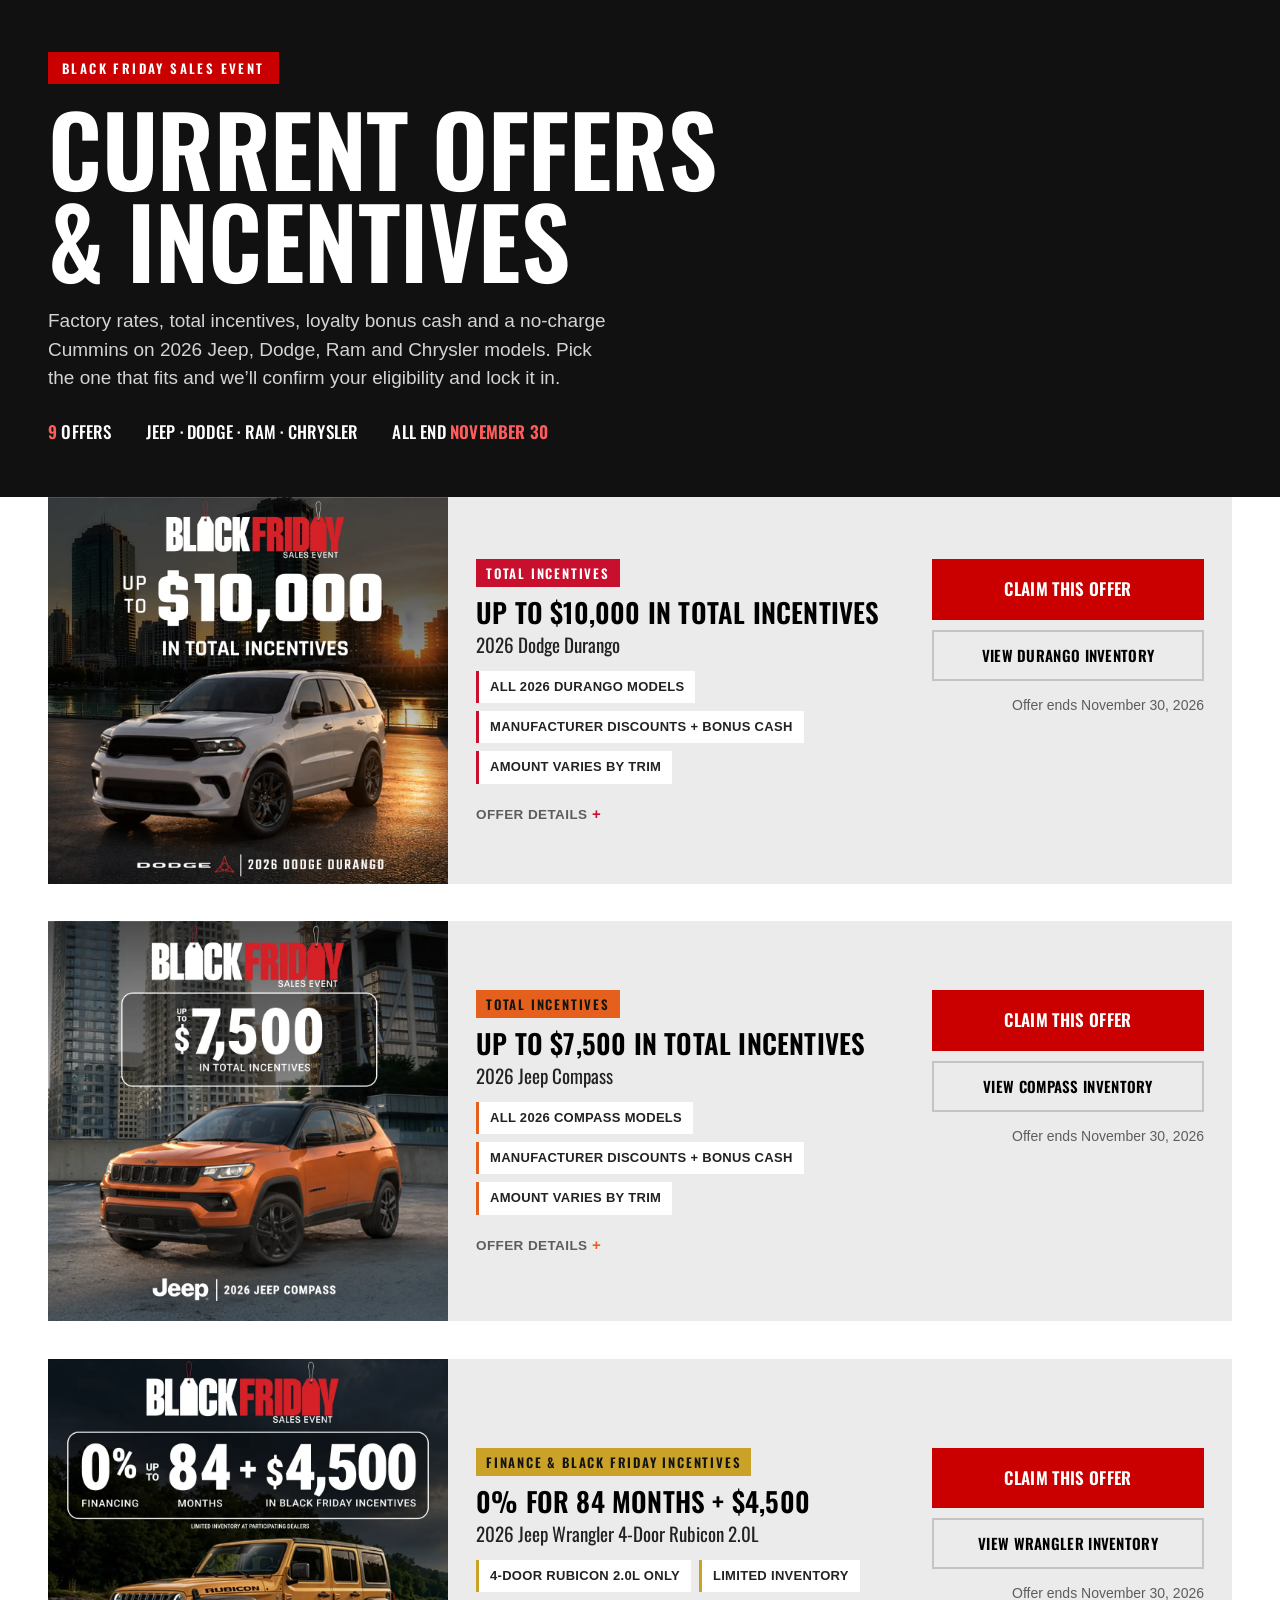
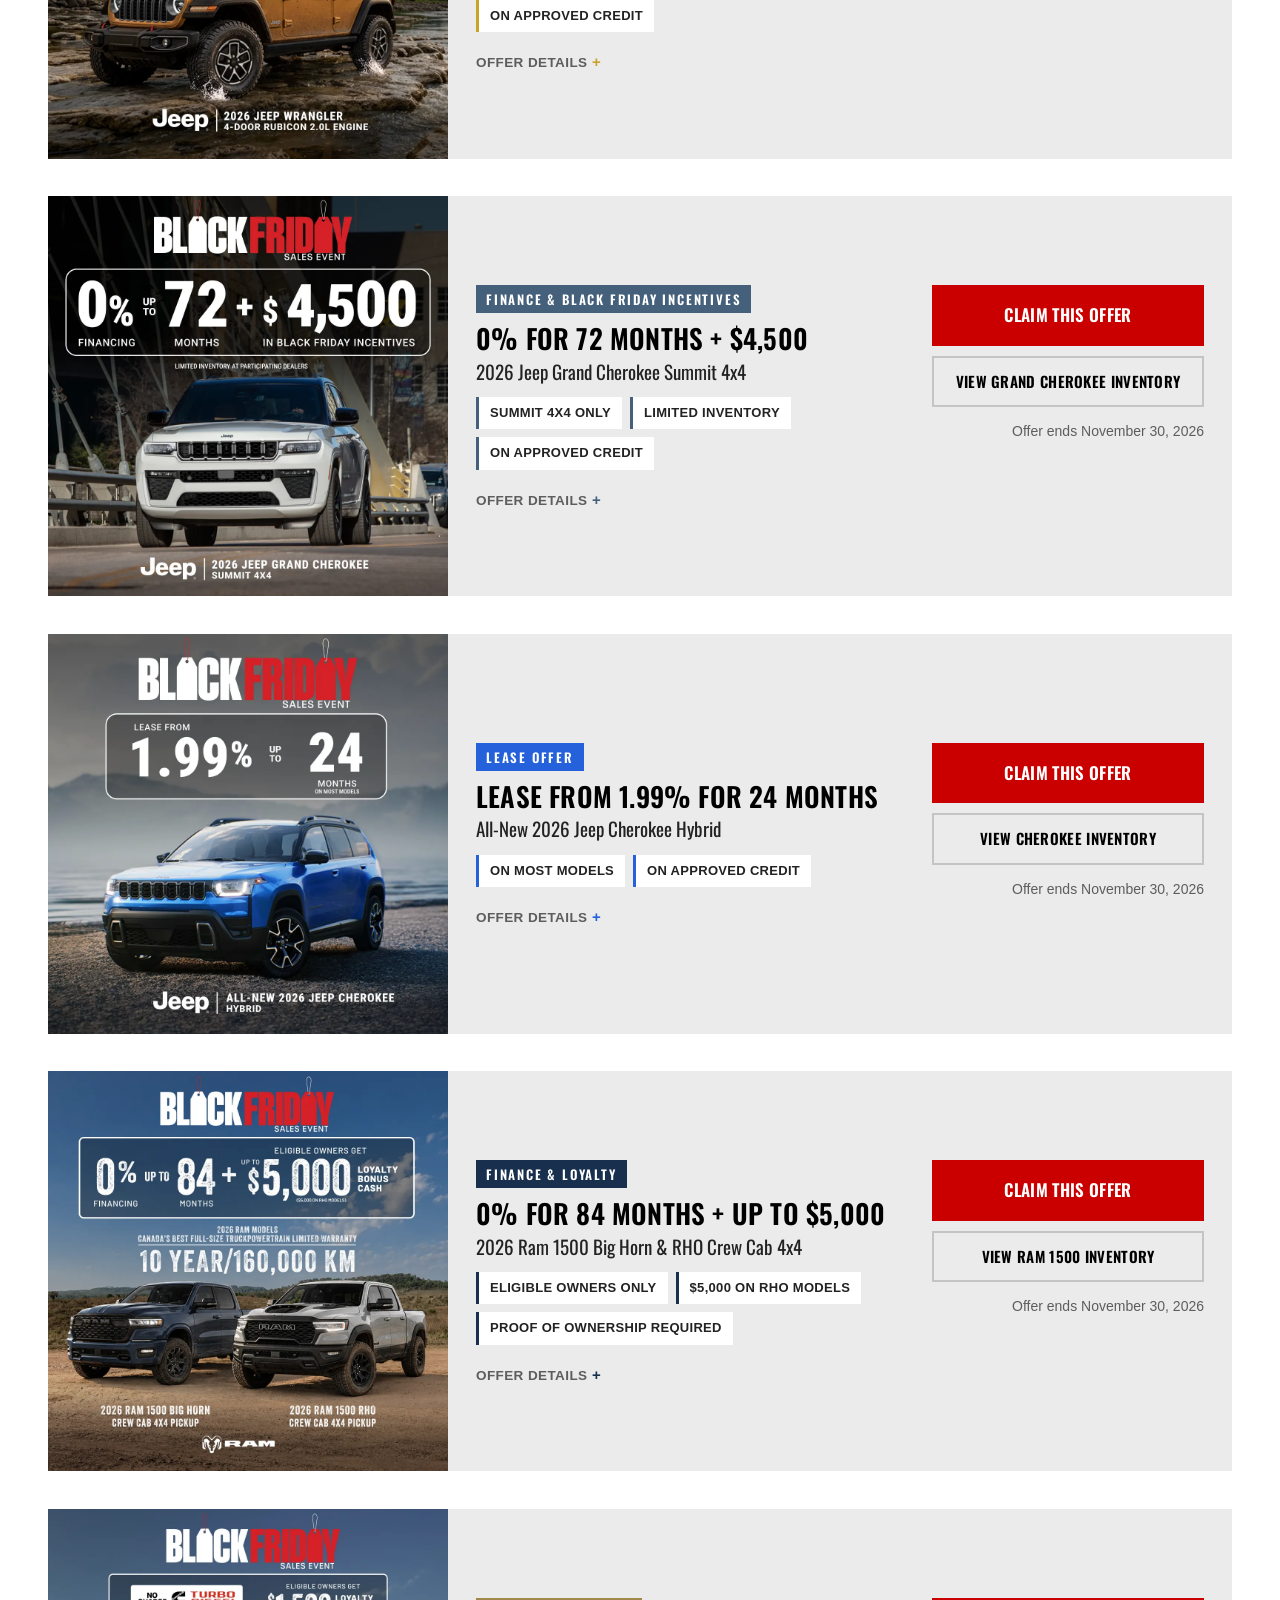
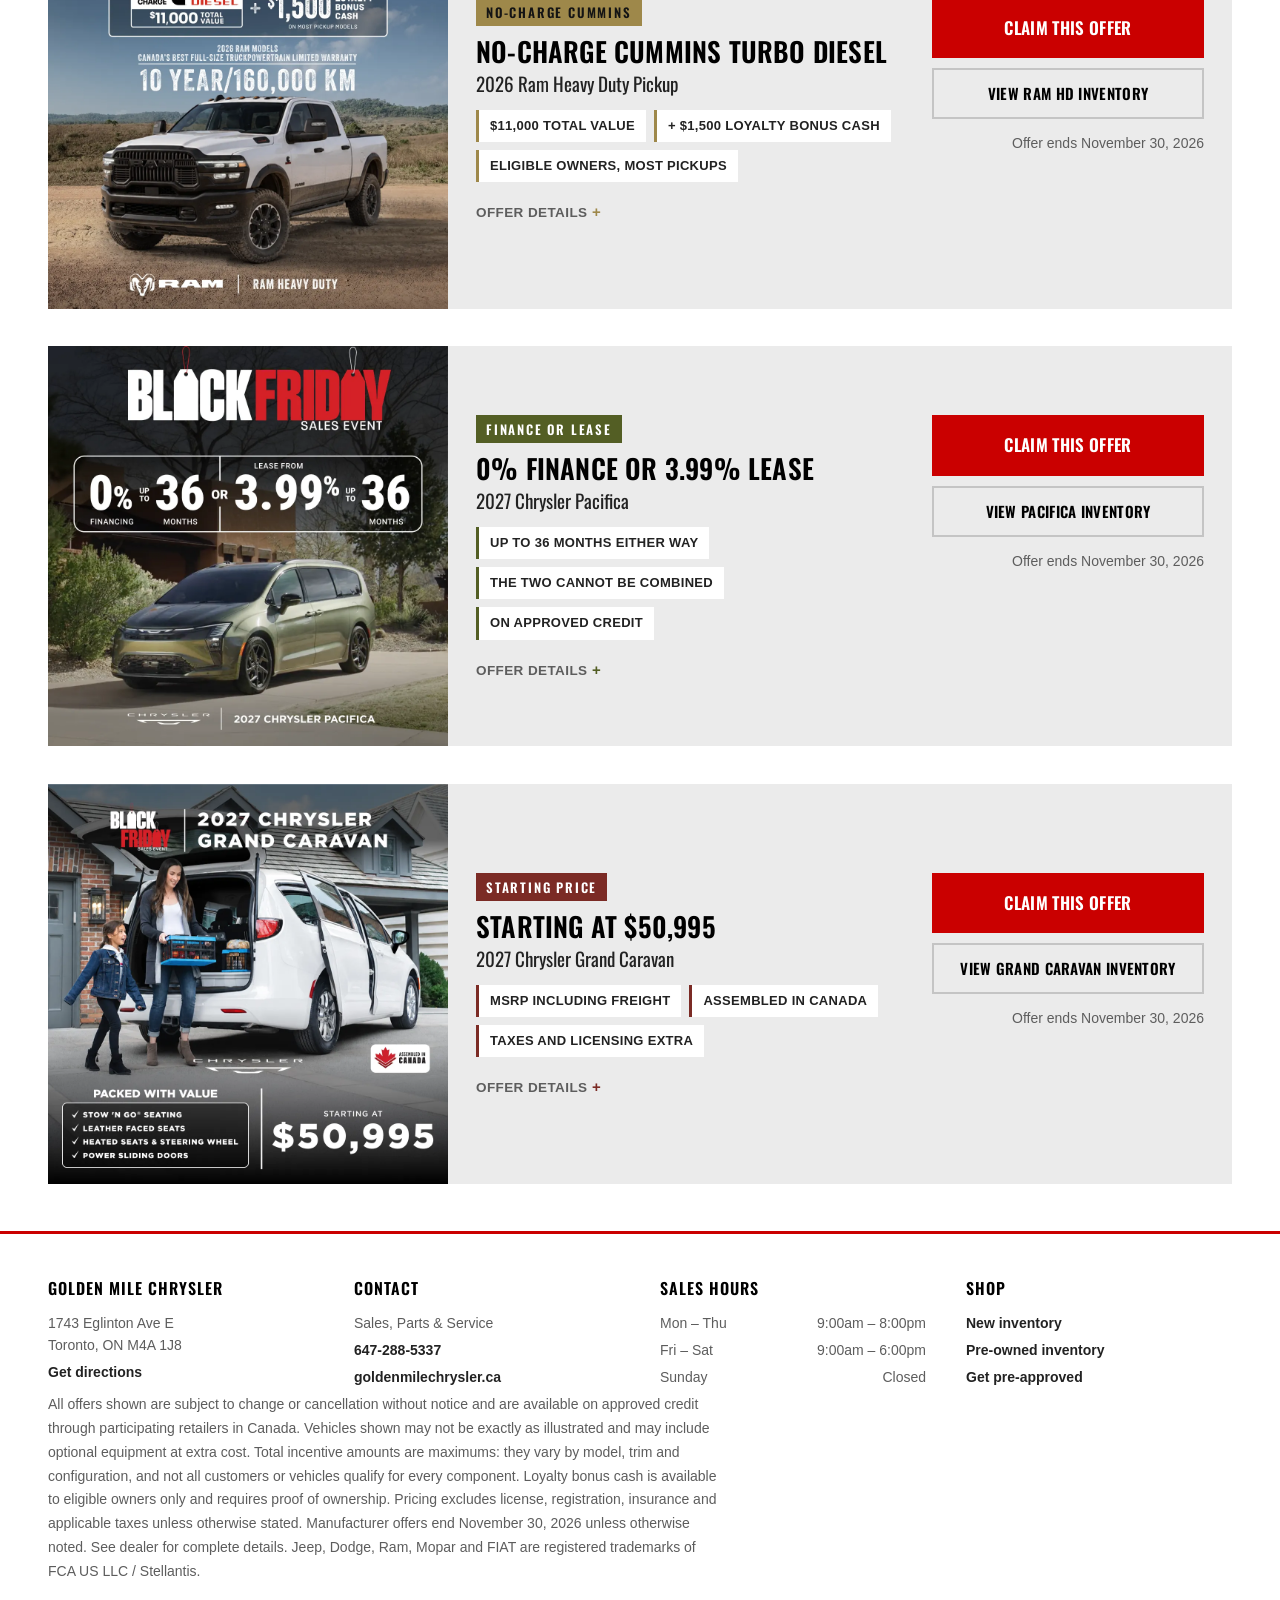
==== commit f959fb91: "Give the hero a field of its own and bring the per-offer accents back Two things asked for, plus one" ====
--- a/index.html
+++ b/index.html
@@ -32,15 +32,30 @@
 @media (max-width:640px){.gm-wrap{padding:0 20px}}
 
 /* ---------- hero ---------- */
-.gm-hero{background:#fff}
-.gm-hero .gm-wrap{padding-top:18px;padding-bottom:30px}
+/* The hero is a black field because the creatives are: every one of the nine
+   is white and red type on black. A white hero made the page open on nothing
+   and let the first card carry the whole first screen. */
+.gm-hero{background:#111;color:#fff}
+.gm-hero .gm-wrap{padding-top:52px;padding-bottom:52px}
 .gm-hero-main{min-width:0}
 .gm-kicker{display:inline-block;font-family:var(--gm-head);font-size:13px;font-weight:600;
   letter-spacing:2.4px;text-transform:uppercase;color:#fff;background:var(--gm-red);
-  padding:6px 14px;margin:0 0 16px}
-h1{font-family:var(--gm-head);font-weight:600;font-size:clamp(32px,4.6vw,52px);line-height:1.05;
-  letter-spacing:.4px;text-transform:uppercase;margin:0 0 14px}
-.gm-lede{max-width:780px;margin:0;font-size:17px;color:var(--gm-muted)}
+  padding:6px 14px;margin:0 0 18px}
+h1{font-family:var(--gm-head);font-weight:600;font-size:clamp(38px,7.6vw,104px);line-height:.94;
+  letter-spacing:-.005em;text-transform:uppercase;margin:0 0 22px;text-wrap:balance}
+.gm-lede{max-width:54ch;margin:0;font-size:19px;line-height:1.5;color:rgba(255,255,255,.82)}
+/* The deadline and the count are the two facts a visitor wants first, so they
+   are set at reading size in the hero instead of only inside every card. */
+.gm-hero-facts{display:flex;flex-wrap:wrap;gap:10px 34px;margin:26px 0 0;padding:0;list-style:none}
+.gm-hero-facts li{font-family:var(--gm-head);font-size:17px;font-weight:500;letter-spacing:.2px;
+  text-transform:uppercase;color:#fff}
+.gm-hero-facts b{color:#ff5c5c;font-weight:600}
+@media (max-width:640px){
+  .gm-hero .gm-wrap{padding-top:34px;padding-bottom:34px}
+  .gm-lede{font-size:17px}
+  .gm-hero-facts{gap:8px 22px;margin-top:20px}
+  .gm-hero-facts li{font-size:15px}
+}
 .gm-countdown{margin:0;font-family:var(--gm-head);line-height:.95;color:var(--gm-dark)}
 .gm-count-n{display:block;font-size:clamp(54px,5.4vw,82px);font-weight:600;
   letter-spacing:-.02em;color:var(--gm-red)}
@@ -57,7 +72,7 @@
 .gm-offer-body{flex:1 1 480px;min-width:0;align-self:center;display:flex;flex-wrap:wrap;
   align-items:flex-start;gap:26px 40px;padding:34px 28px 30px}
 .gm-offer-main{flex:1 1 280px;min-width:0}
-.gm-eyebrow{display:inline-block;font-family:var(--gm-head);font-size:11.5px;font-weight:600;
+.gm-eyebrow{display:inline-block;font-family:var(--gm-head);font-size:13px;font-weight:600;
   letter-spacing:1.8px;text-transform:uppercase;color:var(--accent-ink,#fff);background:var(--accent);
   padding:4px 10px;margin:0 0 10px}
 .gm-offer h2{font-family:var(--gm-head);font-weight:600;font-size:27px;line-height:1.15;
@@ -65,16 +80,16 @@
 .gm-offer-sub{font-family:var(--gm-head);font-size:19px;font-weight:400;line-height:1.3;
   color:var(--gm-dark);margin:0 0 14px}
 .gm-facts{display:flex;flex-wrap:wrap;gap:8px;list-style:none;margin:0 0 14px;padding:0}
-.gm-facts li{font-size:12.5px;font-weight:bold;letter-spacing:.3px;text-transform:uppercase;
+.gm-facts li{font-size:13px;font-weight:bold;letter-spacing:.3px;text-transform:uppercase;
   background:#fff;border-left:3px solid var(--accent);padding:6px 11px;color:var(--gm-dark)}
-.gm-offer details{border-top:1px solid #dcdcdc;margin-top:4px}
-.gm-offer summary{cursor:pointer;list-style:none;padding:11px 0 0;font-size:13px;font-weight:bold;
+.gm-offer details{margin-top:18px}
+.gm-offer summary{cursor:pointer;list-style:none;padding:0;font-size:13.5px;font-weight:bold;
   letter-spacing:.4px;text-transform:uppercase;color:var(--gm-muted)}
 .gm-offer summary::-webkit-details-marker{display:none}
 .gm-offer summary::after{content:" +";color:var(--accent);font-size:15px}
 .gm-offer details[open] summary::after{content:" \2212"}
 .gm-offer summary:hover,.gm-offer summary:focus-visible{color:var(--gm-red)}
-.gm-fine{font-size:11.5px;line-height:1.6;color:#6b6b6b;margin:9px 0 12px}
+.gm-fine{font-size:15px;line-height:1.62;max-width:72ch;color:#4f4f4f;margin:12px 0 14px}
 .gm-offer-cta{flex:0 0 272px;display:flex;flex-direction:column;gap:10px}
 @media (max-width:1040px){
   .gm-offer-img{flex:1 1 100%;max-width:460px;margin:0 auto}
@@ -124,7 +139,12 @@
     <div class="gm-hero-main">
       <p class="gm-kicker">Black Friday Sales Event</p>
       <h1>Current Offers &amp; Incentives</h1>
-      <p class="gm-lede">The Black Friday Sales Event: total incentives, 0% factory rates, Black Friday incentives, loyalty bonus cash and a no-charge Cummins on 2026 Jeep, Dodge, Ram and Chrysler models. Pick the offer that fits and we&rsquo;ll confirm your eligibility and lock it in.</p>
+      <p class="gm-lede">Factory rates, total incentives, loyalty bonus cash and a no-charge Cummins on 2026 Jeep, Dodge, Ram and Chrysler models. Pick the one that fits and we&rsquo;ll confirm your eligibility and lock it in.</p>
+      <ul class="gm-hero-facts">
+        <li><b>9</b> offers</li>
+        <li>Jeep &middot; Dodge &middot; Ram &middot; Chrysler</li>
+        <li>All end <b>November 30</b></li>
+      </ul>
     </div>
   </div>
 </header>
@@ -132,7 +152,7 @@
 <main>
 <section class="gm-offers">
   <div class="gm-wrap">
-    <article class="gm-offer" id="offer-durango">
+    <article class="gm-offer" id="offer-durango" style="--accent:#c8102e;--accent-ink:#ffffff">
       <div class="gm-offer-img">
         <img src="assets/offer-durango.webp" width="1080" height="1045" alt="Black Friday Sales Event: up to $10,000 in total incentives on the 2026 Dodge Durango at Golden Mile Chrysler Dodge Jeep Ram.">
       </div>
@@ -159,7 +179,7 @@
       </div>
     </article>
 
-    <article class="gm-offer" id="offer-compass">
+    <article class="gm-offer" id="offer-compass" style="--accent:#e4601c;--accent-ink:#141414">
       <div class="gm-offer-img">
         <img src="assets/offer-compass.webp" width="1080" height="1080" loading="lazy" alt="Black Friday Sales Event: up to $7,500 in total incentives on the 2026 Jeep Compass at Golden Mile Chrysler Dodge Jeep Ram.">
       </div>
@@ -186,7 +206,7 @@
       </div>
     </article>
 
-    <article class="gm-offer" id="offer-wrangler">
+    <article class="gm-offer" id="offer-wrangler" style="--accent:#c9a227;--accent-ink:#141414">
       <div class="gm-offer-img">
         <img src="assets/offer-wrangler-rubicon.webp" width="1080" height="1080" loading="lazy" alt="Black Friday Sales Event: 0% financing for up to 84 months plus $4,500 in Black Friday incentives on the 2026 Jeep Wrangler 4-Door Rubicon 2.0L.">
       </div>
@@ -214,7 +234,7 @@
       </div>
     </article>
 
-    <article class="gm-offer" id="offer-grand-cherokee">
+    <article class="gm-offer" id="offer-grand-cherokee" style="--accent:#44607a;--accent-ink:#ffffff">
       <div class="gm-offer-img">
         <img src="assets/offer-grand-cherokee.webp" width="1080" height="1080" loading="lazy" alt="Black Friday Sales Event: 0% financing for up to 72 months plus $4,500 in Black Friday incentives on the 2026 Jeep Grand Cherokee Summit 4x4.">
       </div>
@@ -242,7 +262,7 @@
       </div>
     </article>
 
-    <article class="gm-offer" id="offer-cherokee">
+    <article class="gm-offer" id="offer-cherokee" style="--accent:#2461db;--accent-ink:#ffffff">
       <div class="gm-offer-img">
         <img src="assets/offer-cherokee-hybrid.webp" width="1080" height="1080" loading="lazy" alt="Black Friday Sales Event: lease most all-new 2026 Jeep Cherokee Hybrid models from 1.99% for up to 24 months.">
       </div>
@@ -268,7 +288,7 @@
       </div>
     </article>
 
-    <article class="gm-offer" id="offer-ram-1500">
+    <article class="gm-offer" id="offer-ram-1500" style="--accent:#192f4e;--accent-ink:#ffffff">
       <div class="gm-offer-img">
         <img src="assets/offer-ram-1500.webp" width="1080" height="1080" loading="lazy" alt="Black Friday Sales Event: 0% financing for up to 84 months plus up to $5,000 loyalty bonus cash on the 2026 Ram 1500 Big Horn and RHO Crew Cab 4x4.">
       </div>
@@ -296,7 +316,7 @@
       </div>
     </article>
 
-    <article class="gm-offer" id="offer-ram-hd">
+    <article class="gm-offer" id="offer-ram-hd" style="--accent:#9e884a;--accent-ink:#141414">
       <div class="gm-offer-img">
         <img src="assets/offer-ram-hd.webp" width="1080" height="1080" loading="lazy" alt="Black Friday Sales Event: no-charge Cummins Turbo Diesel worth $11,000 in total value plus $1,500 loyalty bonus cash on the 2026 Ram Heavy Duty pickup.">
       </div>
@@ -324,7 +344,7 @@
       </div>
     </article>
 
-    <article class="gm-offer" id="offer-pacifica">
+    <article class="gm-offer" id="offer-pacifica" style="--accent:#535e24;--accent-ink:#ffffff">
       <div class="gm-offer-img">
         <img src="assets/offer-pacifica.webp" width="1080" height="1080" loading="lazy" alt="Black Friday Sales Event: 0% financing for up to 36 months or lease from 3.99% for up to 36 months on the 2027 Chrysler Pacifica.">
       </div>
@@ -351,7 +371,7 @@
       </div>
     </article>
 
-    <article class="gm-offer" id="offer-grand-caravan">
+    <article class="gm-offer" id="offer-grand-caravan" style="--accent:#7b2b25;--accent-ink:#ffffff">
       <div class="gm-offer-img">
         <img src="assets/offer-grand-caravan.webp" width="1080" height="1080" loading="lazy" alt="Black Friday Sales Event: the 2027 Chrysler Grand Caravan, assembled in Canada, starting at $50,995.">
       </div>
@@ -422,15 +442,18 @@
 
   /* Days left in the clearout, under the intro. The form that used to live
      on this page is now claim.html, which the offer buttons link to. */
+  /* The hero countdown was taken out on 3 November, so this element is normally
+     absent. It used to `return` here when it was missing, which also skipped
+     everything below it and left the motion layer dead on the whole page. */
   var countdown = document.getElementById('gm-countdown');
-  if (!countdown) { return; }
-
-  var endsAt = new Date('2026-11-30T23:59:59-05:00');
-  var daysLeft = Math.ceil((endsAt - new Date()) / 86400000);
-  if (daysLeft > 0) {
-    countdown.innerHTML = '<span class="gm-count-n">' + daysLeft + '</span>' +
-      '<span class="gm-count-l">' + (daysLeft === 1 ? 'day' : 'days') +
-      ' left in the Black Friday Sales Event</span>';
+  if (countdown) {
+    var endsAt = new Date('2026-11-30T23:59:59-05:00');
+    var daysLeft = Math.ceil((endsAt - new Date()) / 86400000);
+    if (daysLeft > 0) {
+      countdown.innerHTML = '<span class="gm-count-n">' + daysLeft + '</span>' +
+        '<span class="gm-count-l">' + (daysLeft === 1 ? 'day' : 'days') +
+        ' left in the Black Friday Sales Event</span>';
+    }
   }
 
   /* ---------- motion ----------
@@ -445,7 +468,7 @@
     var groups = [];
     var intro = motionRoot.querySelector('.gm-intro, .gm-hero');
     if (intro) {
-      groups.push(intro.querySelectorAll('h1, .gm-lede, .gm-countdown'));
+      groups.push(intro.querySelectorAll('.gm-kicker, h1, .gm-lede, .gm-hero-facts, .gm-countdown'));
     }
     Array.prototype.forEach.call(motionRoot.querySelectorAll('.gm-offer'), function (card) {
       groups.push([
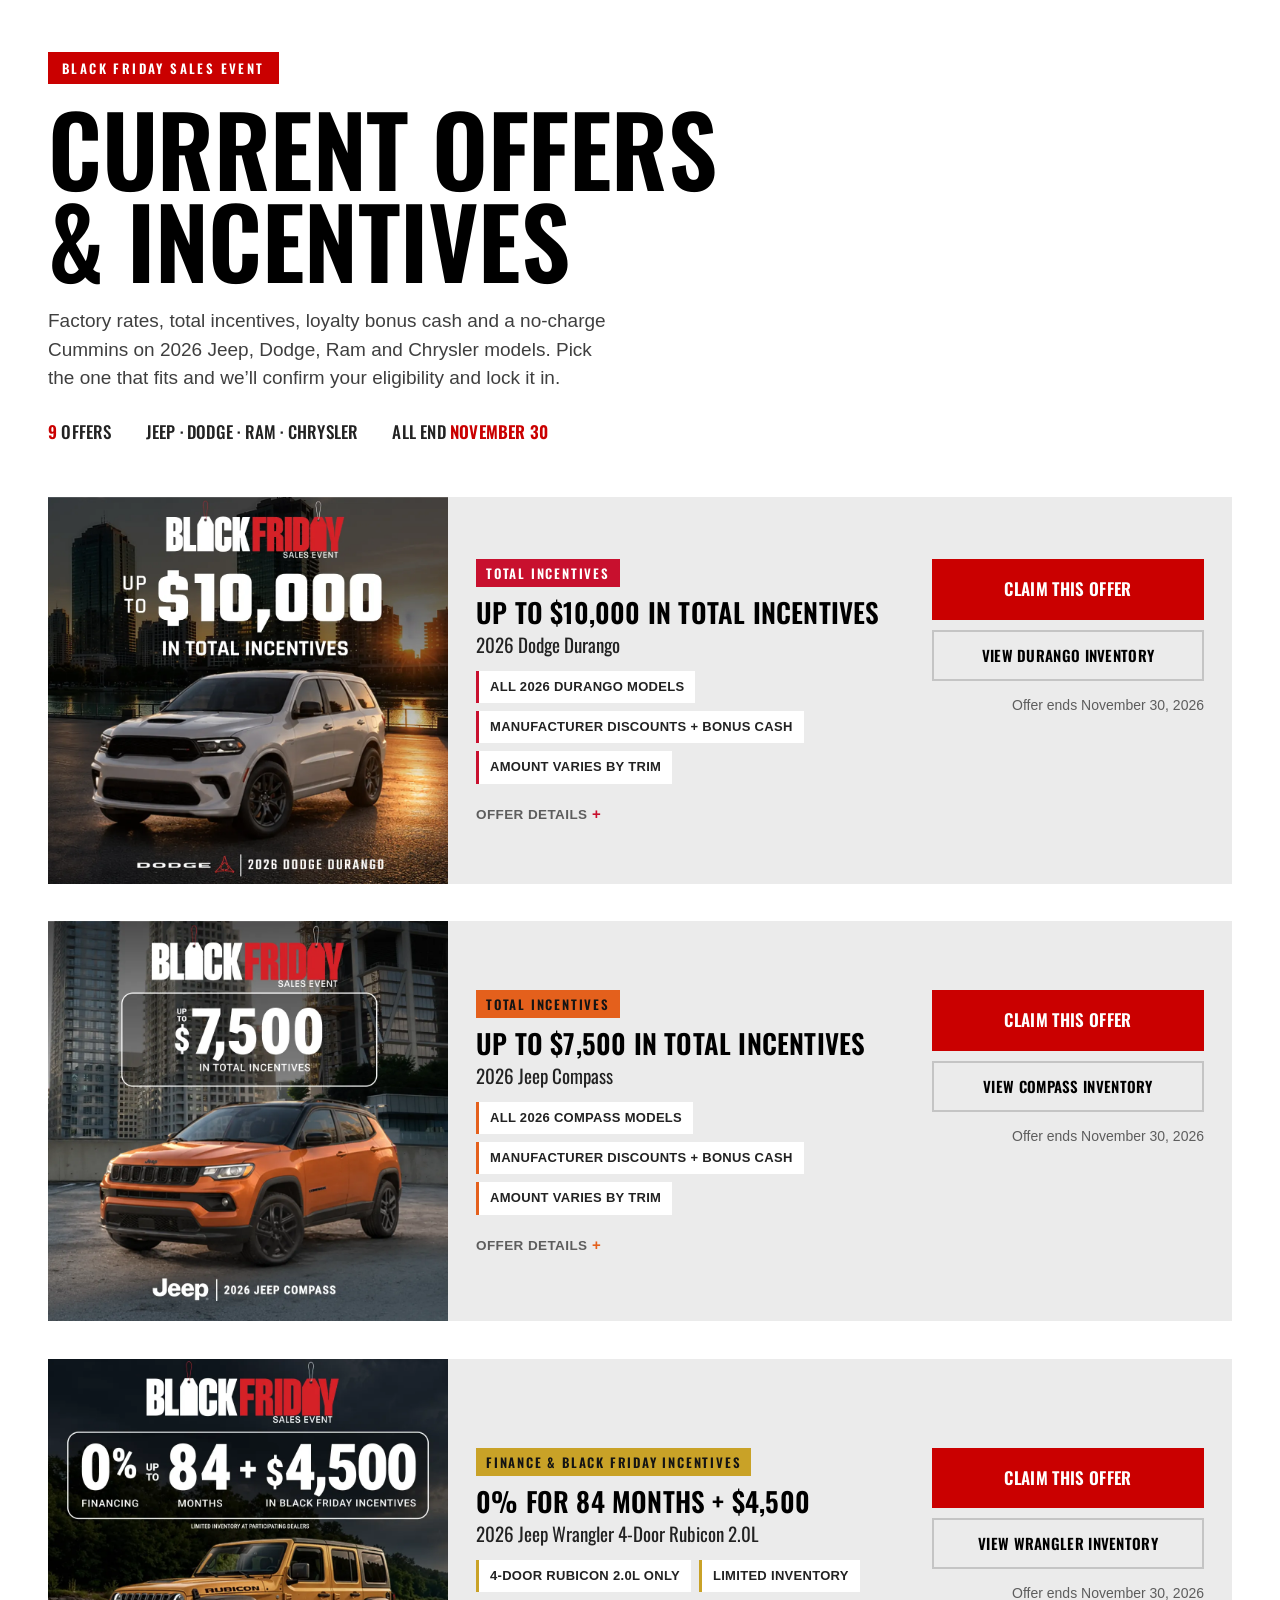
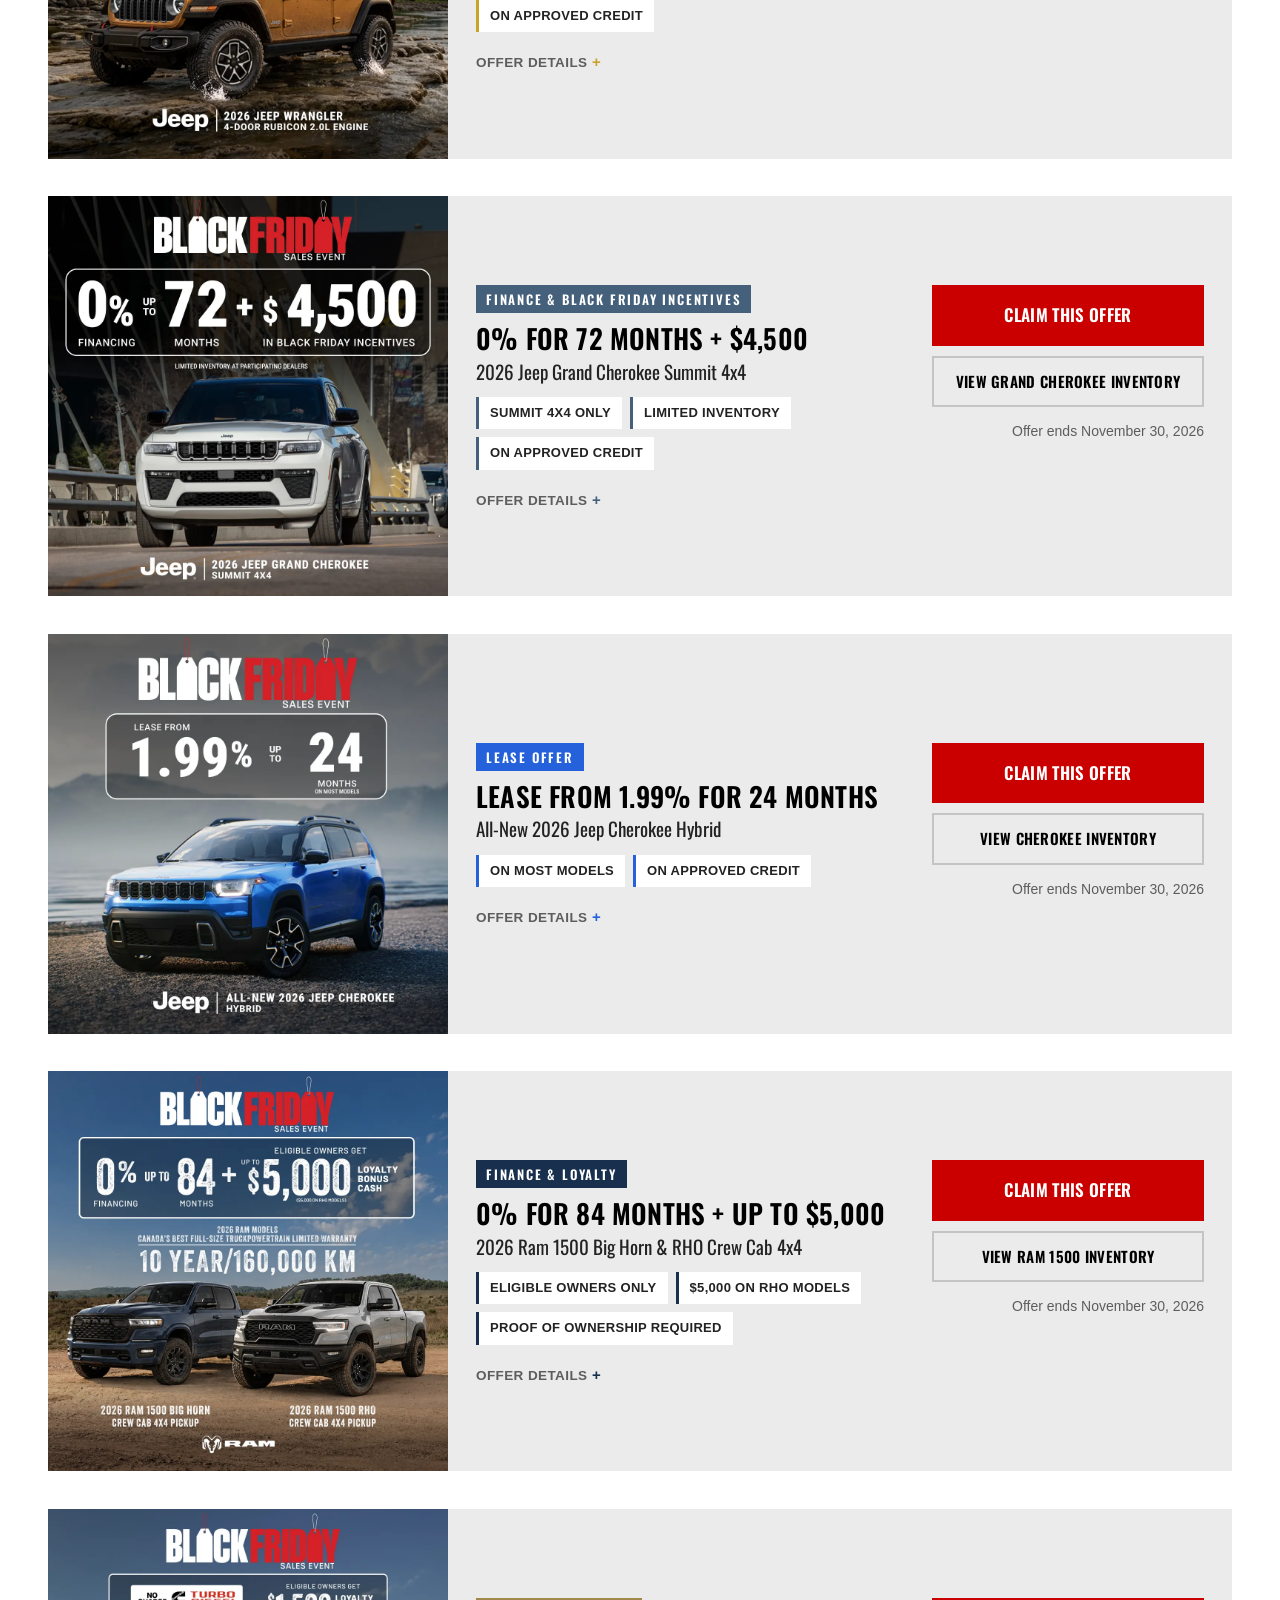
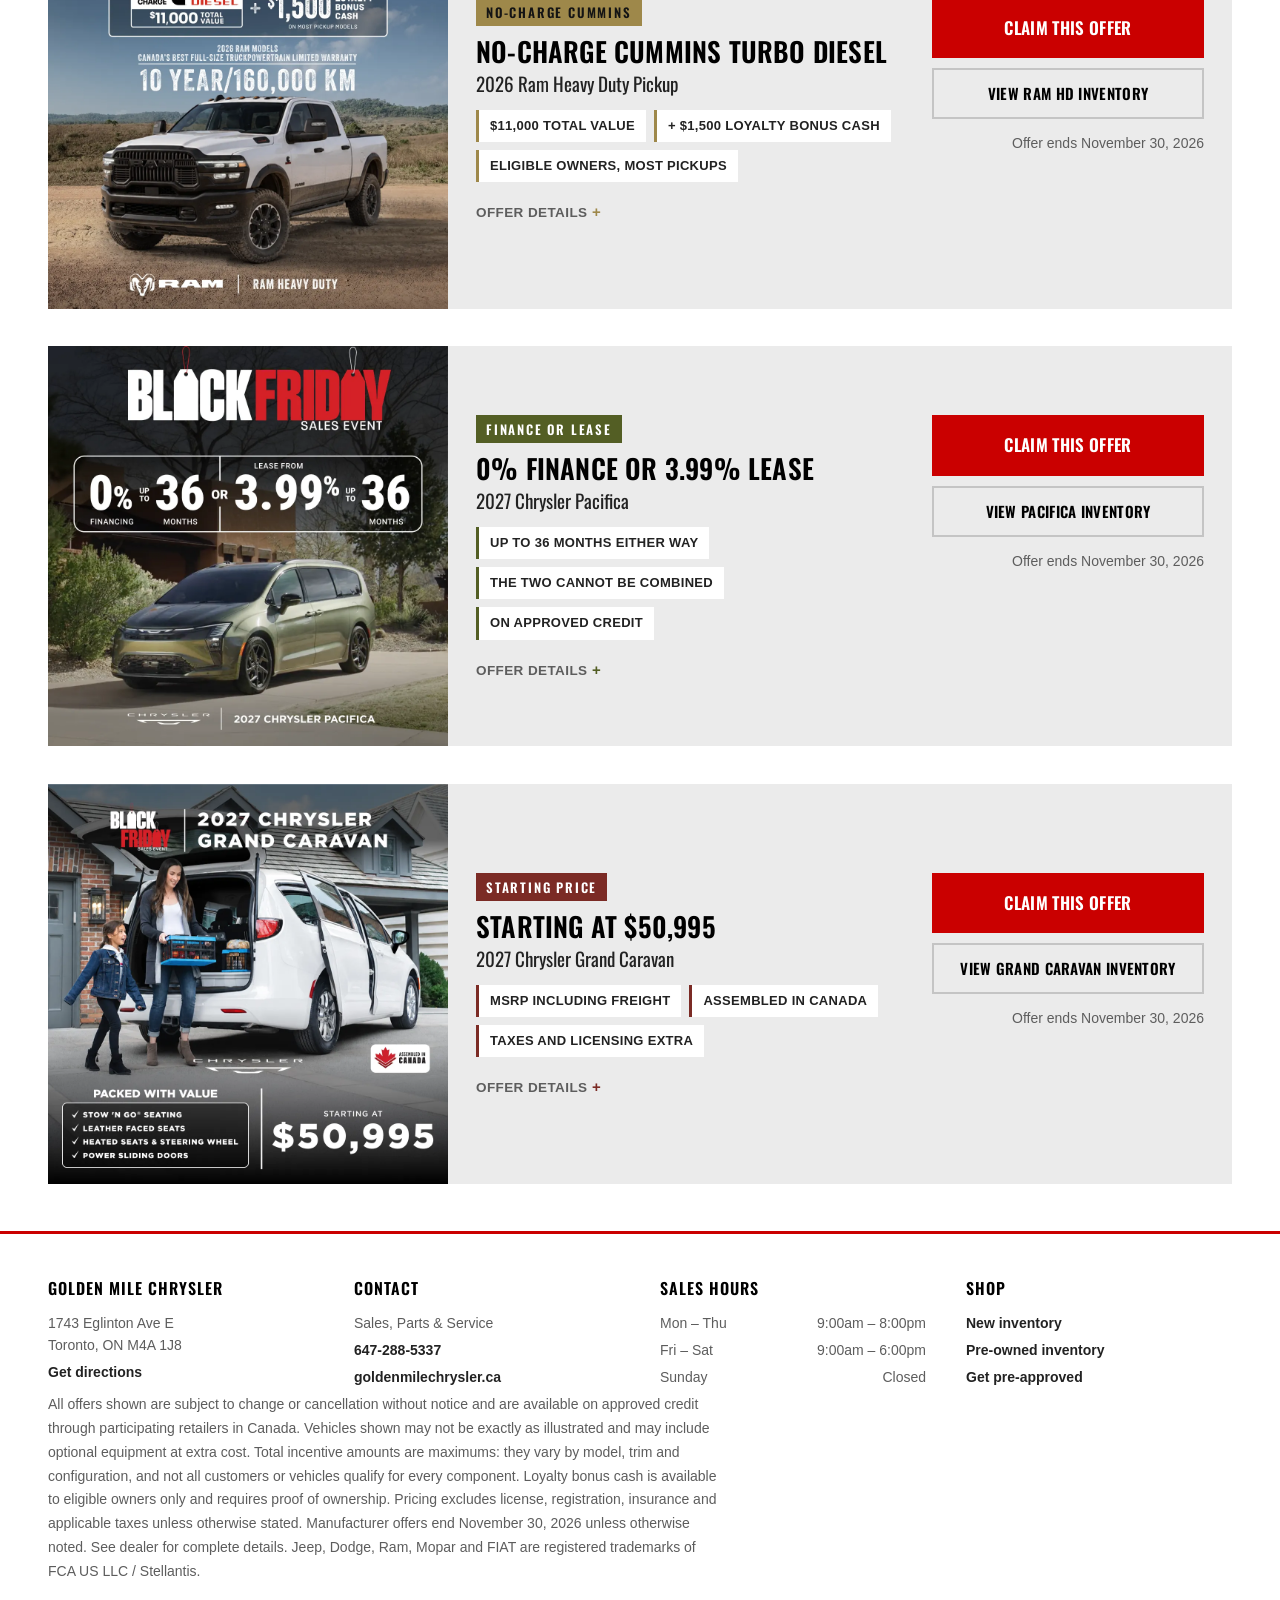
==== commit 222b2458: "Take the black field back out of the hero The hero keeps the scale it gained - the headline still ru" ====
--- a/index.html
+++ b/index.html
@@ -32,10 +32,9 @@
 @media (max-width:640px){.gm-wrap{padding:0 20px}}
 
 /* ---------- hero ---------- */
-/* The hero is a black field because the creatives are: every one of the nine
-   is white and red type on black. A white hero made the page open on nothing
-   and let the first card carry the whole first screen. */
-.gm-hero{background:#111;color:#fff}
+/* The hero carries the page on type and scale rather than a field of colour:
+   the headline runs to display size and the two facts sit under it. */
+.gm-hero{background:#fff}
 .gm-hero .gm-wrap{padding-top:52px;padding-bottom:52px}
 .gm-hero-main{min-width:0}
 .gm-kicker{display:inline-block;font-family:var(--gm-head);font-size:13px;font-weight:600;
@@ -43,13 +42,13 @@
   padding:6px 14px;margin:0 0 18px}
 h1{font-family:var(--gm-head);font-weight:600;font-size:clamp(38px,7.6vw,104px);line-height:.94;
   letter-spacing:-.005em;text-transform:uppercase;margin:0 0 22px;text-wrap:balance}
-.gm-lede{max-width:54ch;margin:0;font-size:19px;line-height:1.5;color:rgba(255,255,255,.82)}
+.gm-lede{max-width:54ch;margin:0;font-size:19px;line-height:1.5;color:#3f3f3f}
 /* The deadline and the count are the two facts a visitor wants first, so they
    are set at reading size in the hero instead of only inside every card. */
 .gm-hero-facts{display:flex;flex-wrap:wrap;gap:10px 34px;margin:26px 0 0;padding:0;list-style:none}
 .gm-hero-facts li{font-family:var(--gm-head);font-size:17px;font-weight:500;letter-spacing:.2px;
-  text-transform:uppercase;color:#fff}
-.gm-hero-facts b{color:#ff5c5c;font-weight:600}
+  text-transform:uppercase;color:var(--gm-dark)}
+.gm-hero-facts b{color:var(--gm-red);font-weight:600}
 @media (max-width:640px){
   .gm-hero .gm-wrap{padding-top:34px;padding-bottom:34px}
   .gm-lede{font-size:17px}
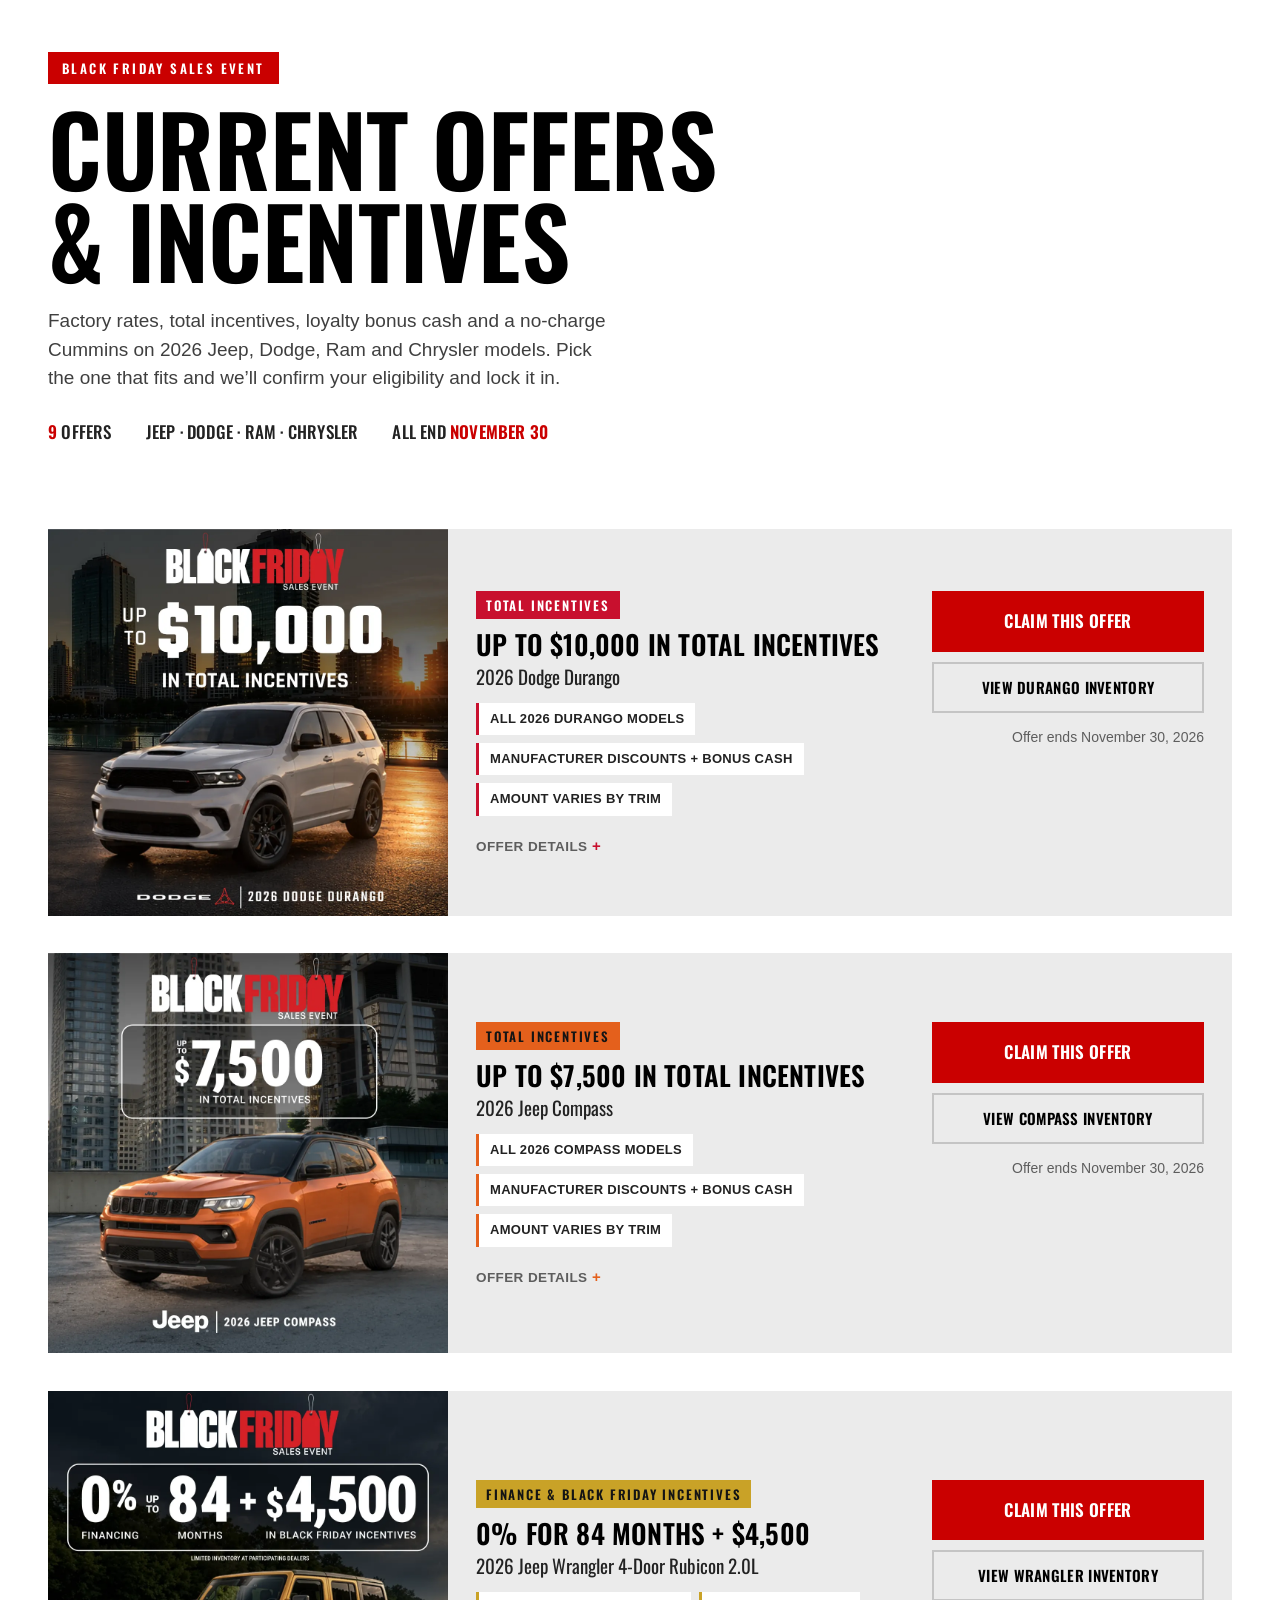
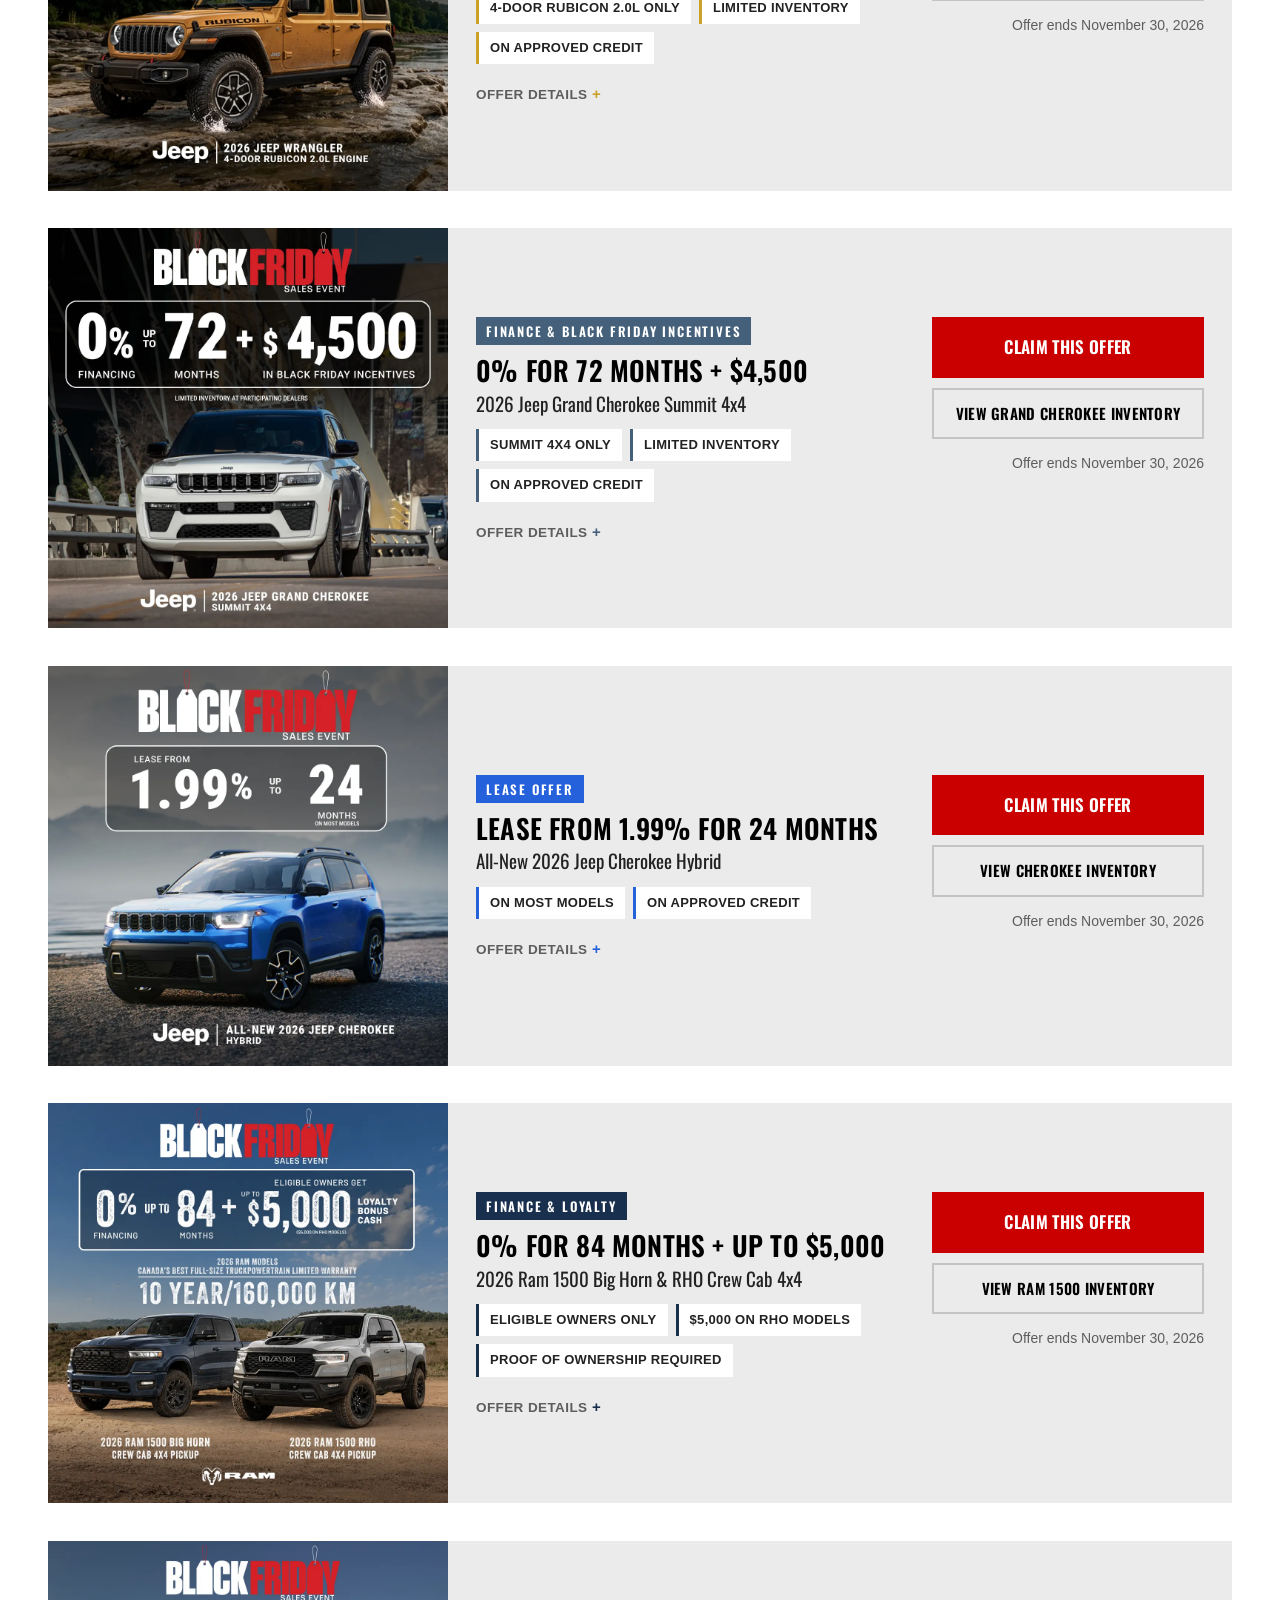
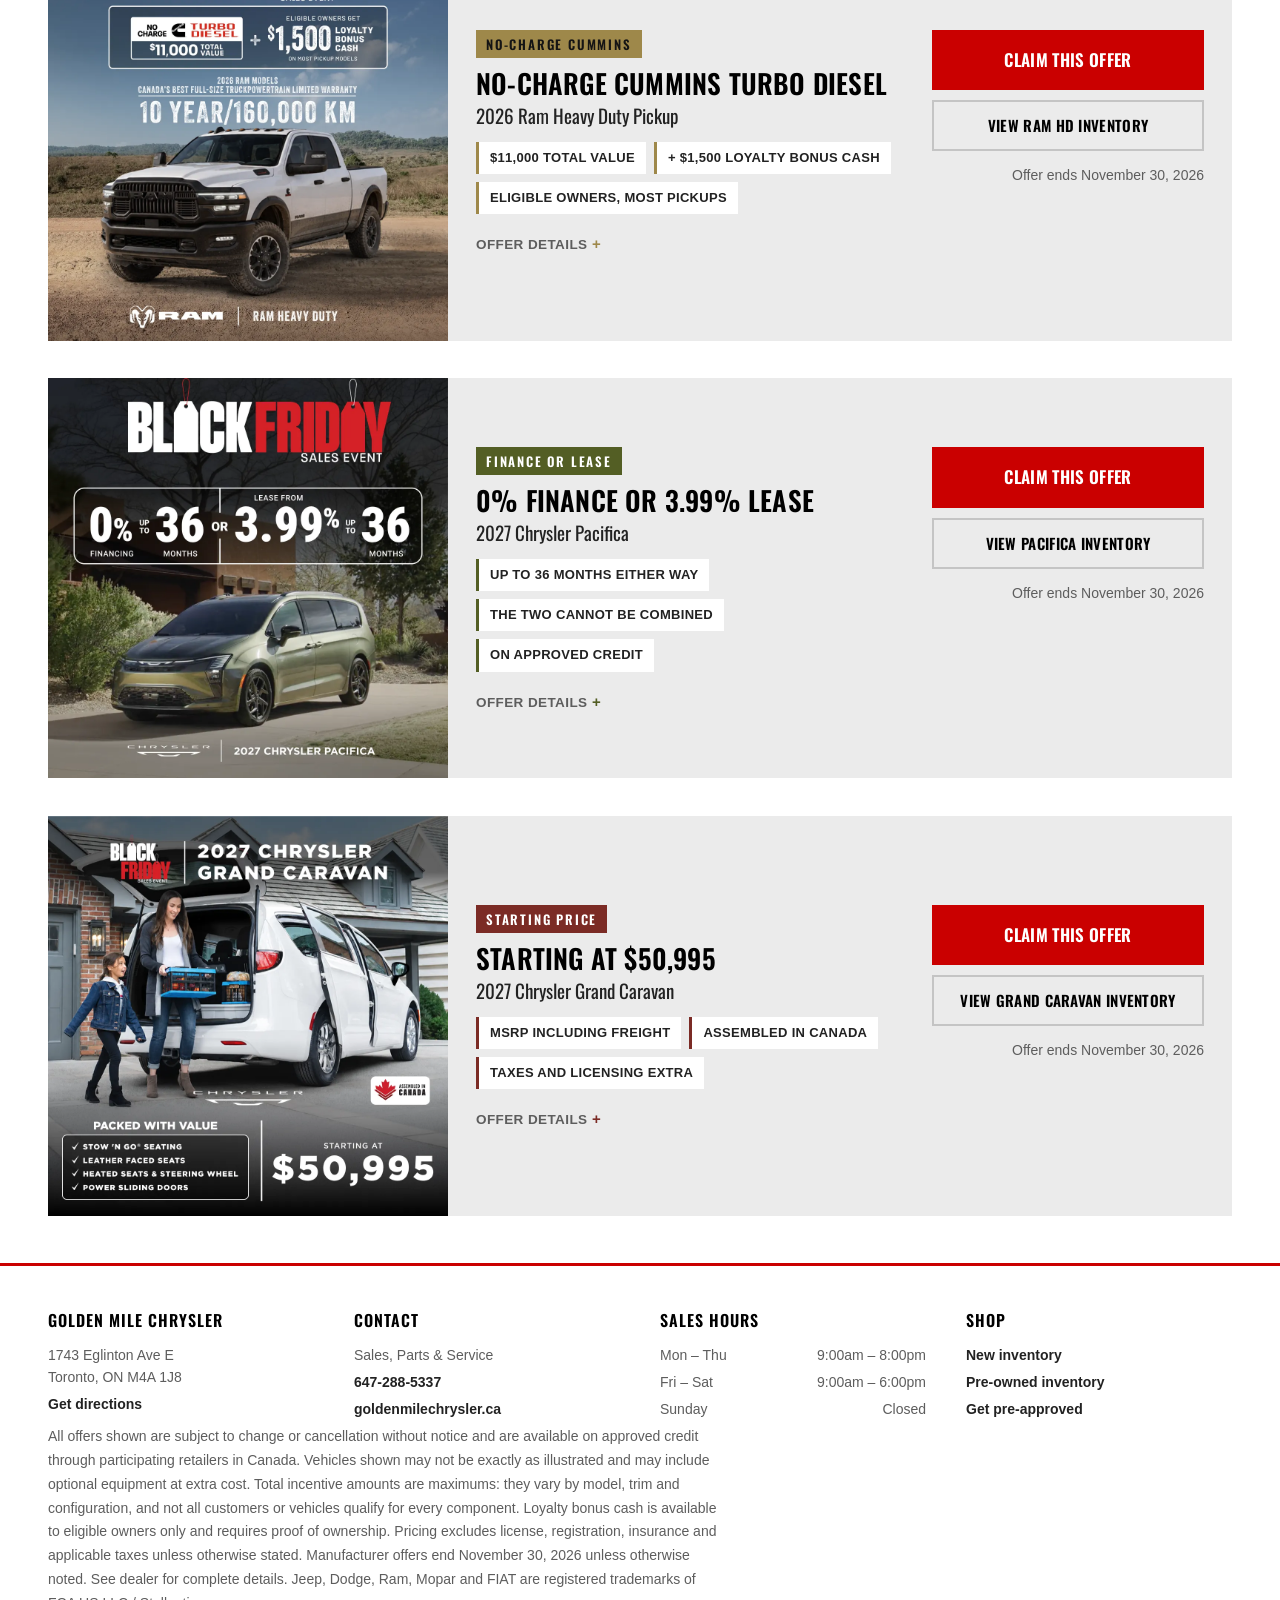
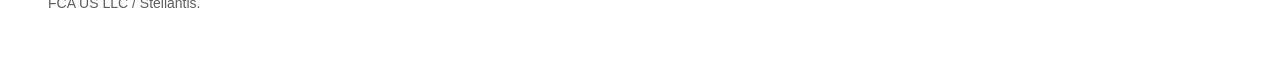
==== commit 91126c0a: "Open up the gap between the hero and the first card It was 52px in the standalone build and 38px in " ====
--- a/index.html
+++ b/index.html
@@ -35,7 +35,7 @@
 /* The hero carries the page on type and scale rather than a field of colour:
    the headline runs to display size and the two facts sit under it. */
 .gm-hero{background:#fff}
-.gm-hero .gm-wrap{padding-top:52px;padding-bottom:52px}
+.gm-hero .gm-wrap{padding-top:52px;padding-bottom:84px}
 .gm-hero-main{min-width:0}
 .gm-kicker{display:inline-block;font-family:var(--gm-head);font-size:13px;font-weight:600;
   letter-spacing:2.4px;text-transform:uppercase;color:#fff;background:var(--gm-red);
@@ -50,7 +50,7 @@
   text-transform:uppercase;color:var(--gm-dark)}
 .gm-hero-facts b{color:var(--gm-red);font-weight:600}
 @media (max-width:640px){
-  .gm-hero .gm-wrap{padding-top:34px;padding-bottom:34px}
+  .gm-hero .gm-wrap{padding-top:34px;padding-bottom:48px}
   .gm-lede{font-size:17px}
   .gm-hero-facts{gap:8px 22px;margin-top:20px}
   .gm-hero-facts li{font-size:15px}
